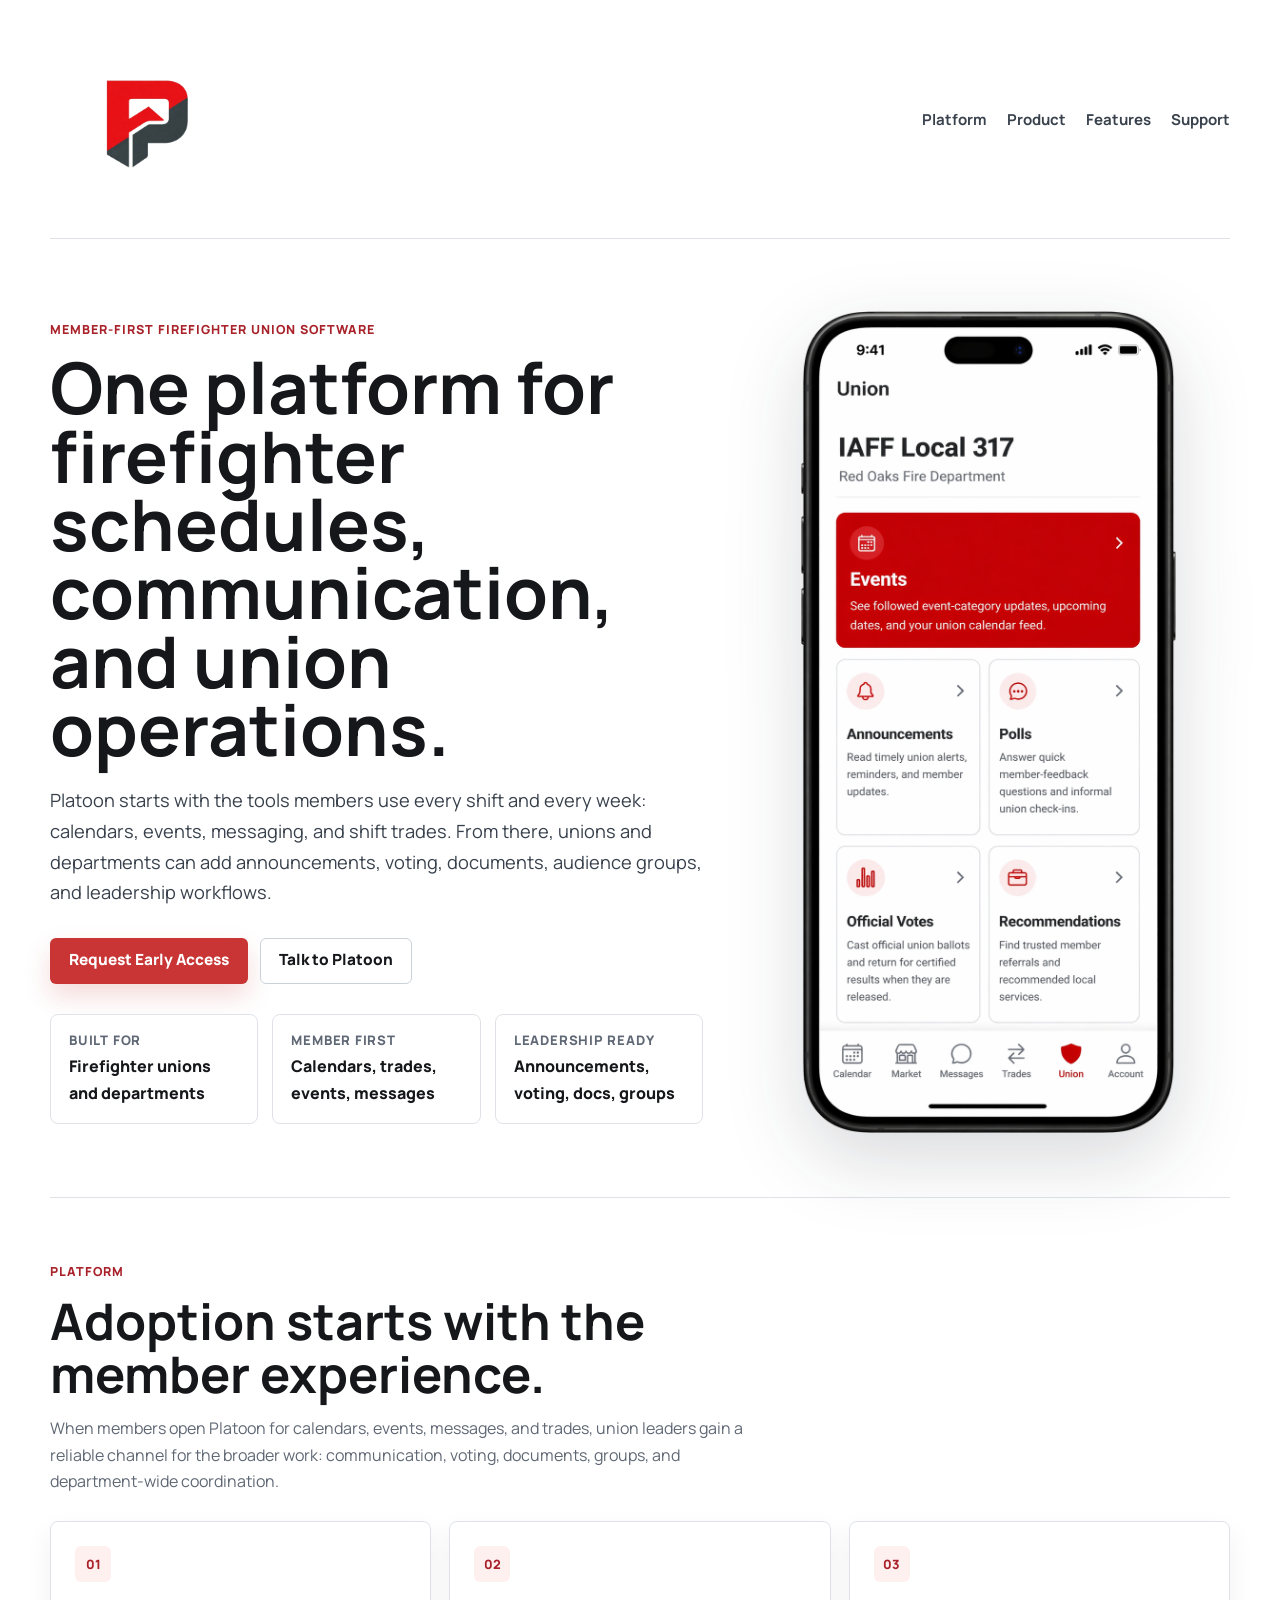
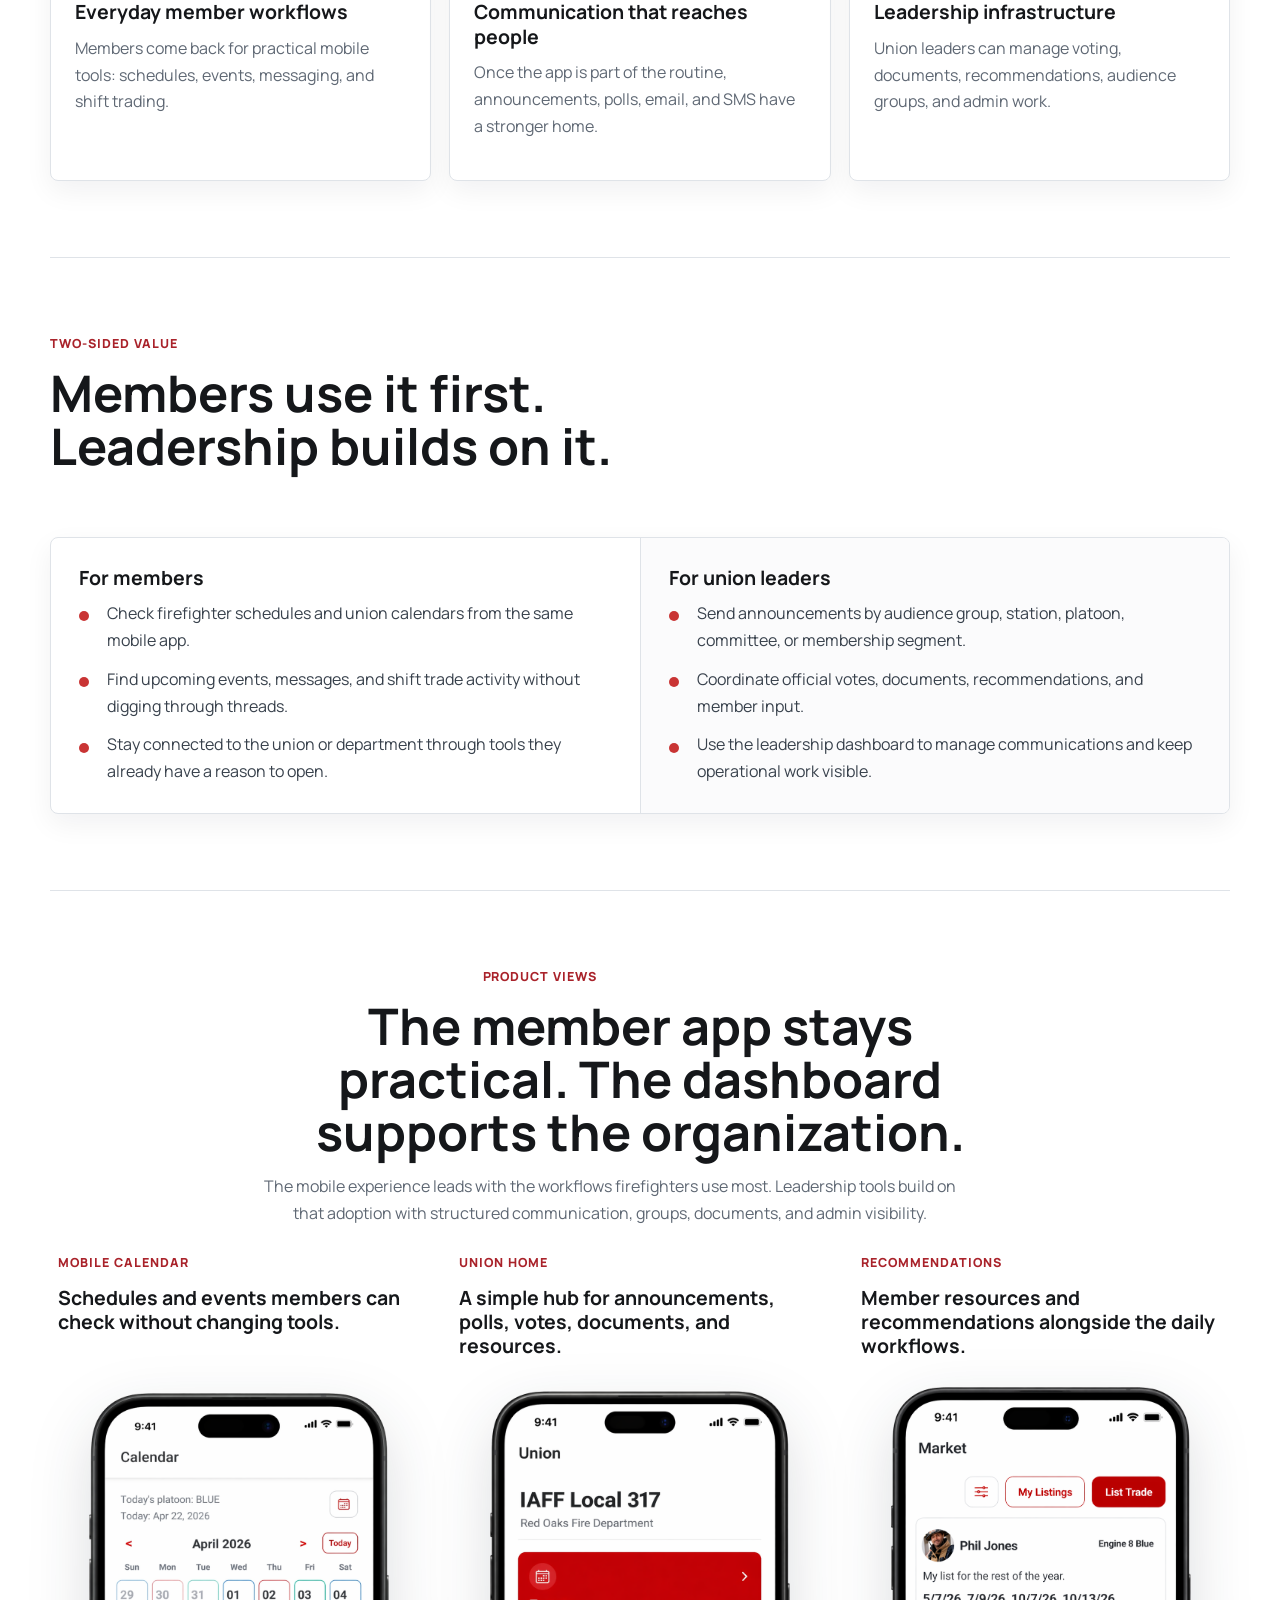
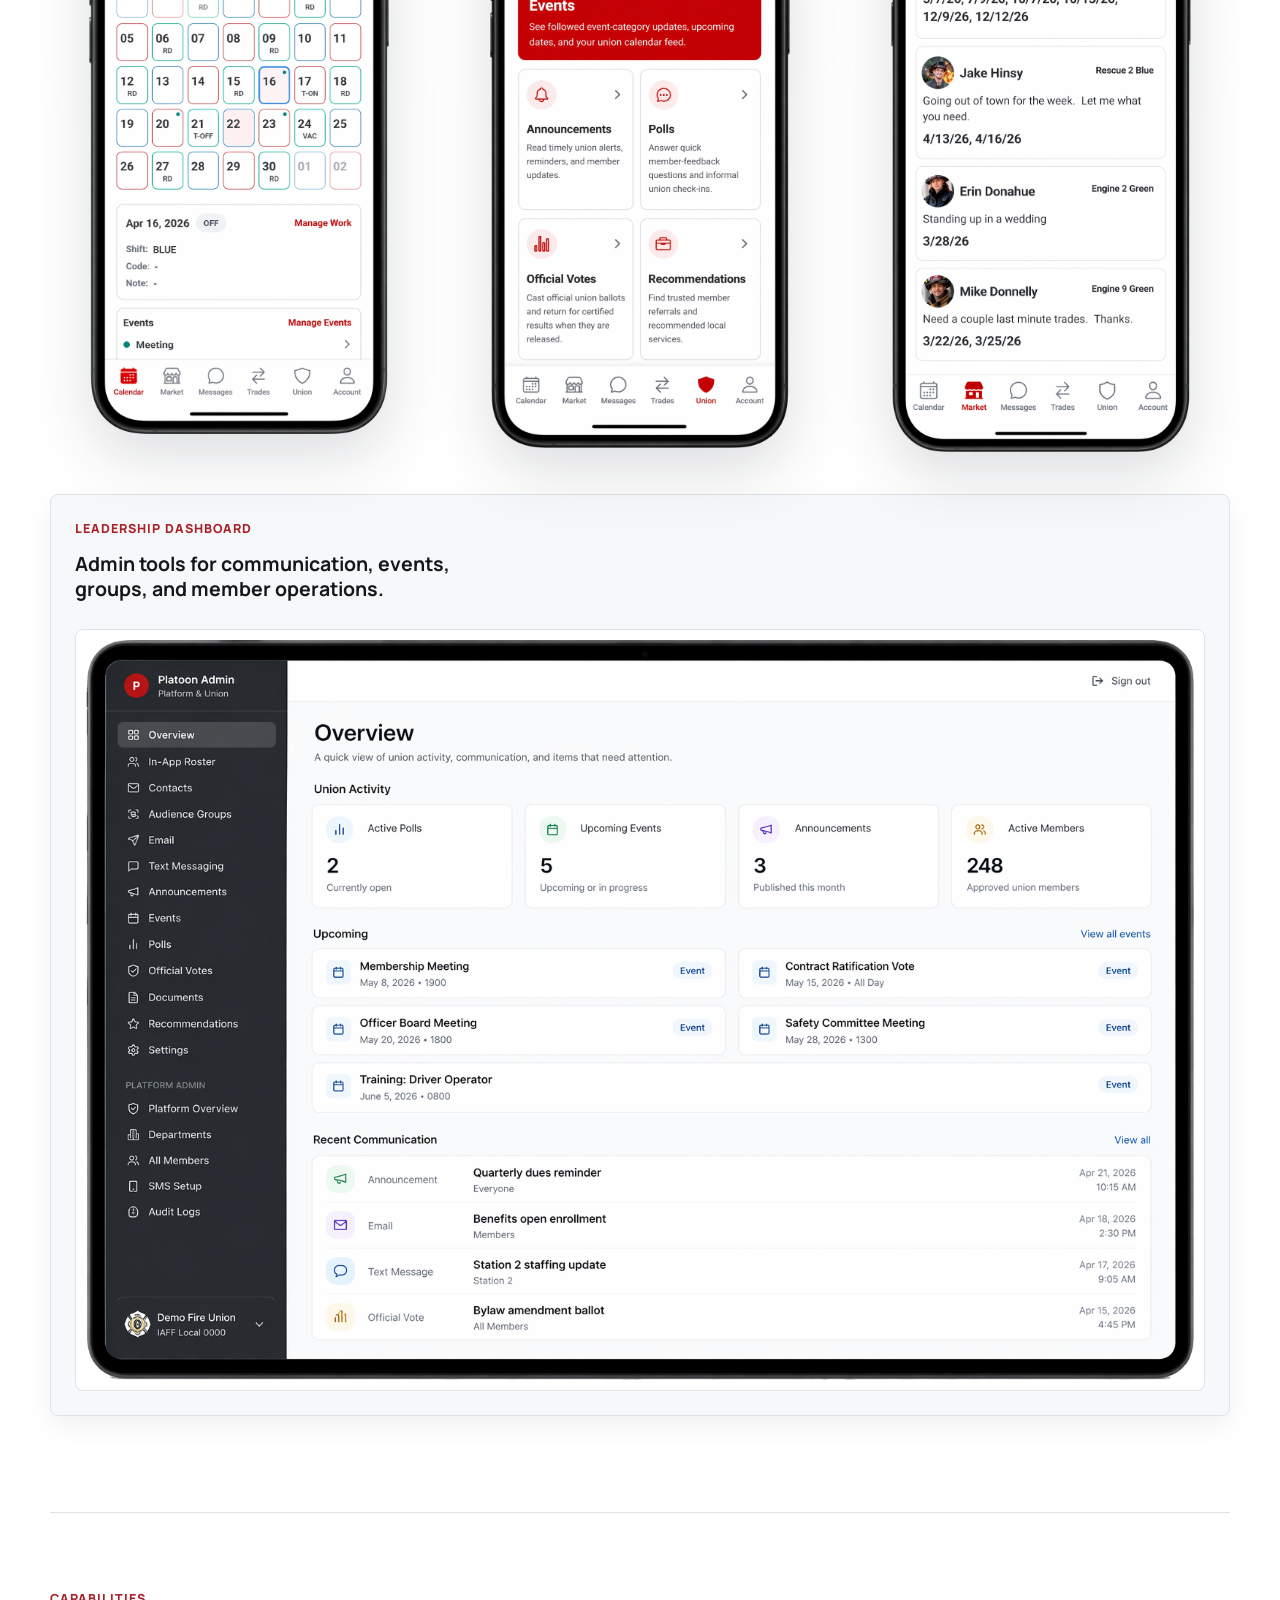
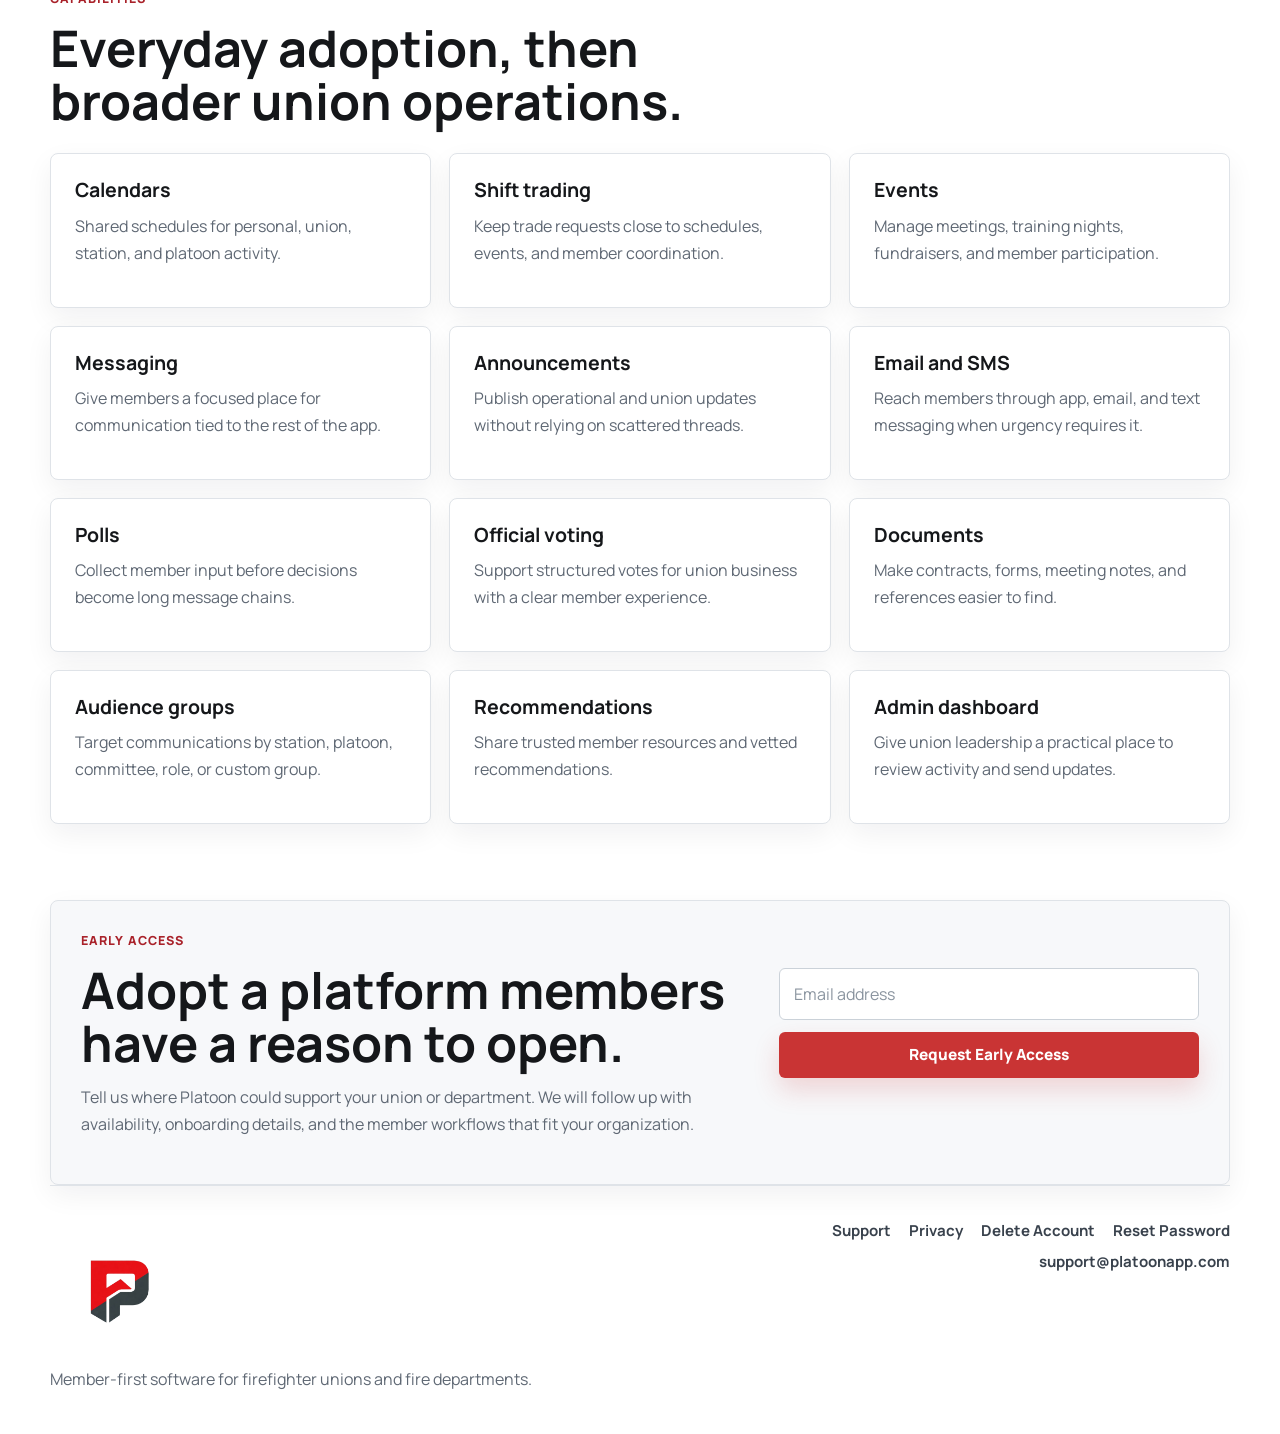
==== index.html @ b44f11b7 "Refine Platoon positioning around member-first adoption and improve product imagery" ====
<!DOCTYPE html>
<html lang="en">
<head>
  <meta charset="UTF-8">
  <meta name="viewport" content="width=device-width, initial-scale=1">
  <title>Platoon | Software for Firefighter Unions</title>
  <meta
    name="description"
    content="Platoon is a member-first platform for firefighter schedules, communication, events, shift trading, and union operations."
  >
  <meta property="og:title" content="Platoon | Software for Firefighter Unions">
  <meta
    property="og:description"
    content="Member-first software for firefighter schedules, communication, shift trading, voting, documents, and union operations."
  >
  <meta property="og:type" content="website">
  <link rel="preconnect" href="https://fonts.googleapis.com">
  <link rel="preconnect" href="https://fonts.gstatic.com" crossorigin>
  <link
    href="https://fonts.googleapis.com/css2?family=Manrope:wght@400;500;600;700;800&display=swap"
    rel="stylesheet"
  >
  <link rel="stylesheet" href="styles.css">
  <link rel="icon" type="image/png" href="/assets/images/favicon.png">
</head>
<body>
  <div class="site-shell">
    <header class="site-header">
      <a class="brand-link" href="/" aria-label="Platoon homepage">
        <img
          class="brand-lockup__logo"
          src="assets/images/platoon-logo.png"
          alt="Platoon"
          width="220"
          height="72"
        >
      </a>

      <nav class="utility-nav" aria-label="Primary navigation">
        <a href="#platform">Platform</a>
        <a href="#product">Product</a>
        <a href="#features">Features</a>
        <a href="/support/">Support</a>
      </nav>
    </header>

    <main>
      <section class="hero" aria-labelledby="hero-title">
        <div class="hero__copy">
          <p class="eyebrow">Member-first firefighter union software</p>
          <h1 id="hero-title">One platform for firefighter schedules, communication, and union operations.</h1>
          <p class="hero__lede">
            Platoon starts with the tools members use every shift and every week: calendars,
            events, messaging, and shift trades. From there, unions and departments can add
            announcements, voting, documents, audience groups, and leadership workflows.
          </p>
          <div class="hero__actions">
            <a class="button button--primary" href="#waitlist">Request Early Access</a>
            <a class="button button--secondary" href="mailto:support@platoonapp.com">Talk to Platoon</a>
          </div>
          <dl class="proof-row" aria-label="Platform summary">
            <div>
              <dt>Built for</dt>
              <dd>Firefighter unions and departments</dd>
            </div>
            <div>
              <dt>Member first</dt>
              <dd>Calendars, trades, events, messages</dd>
            </div>
            <div>
              <dt>Leadership ready</dt>
              <dd>Announcements, voting, docs, groups</dd>
            </div>
          </dl>
        </div>

        <figure class="hero__visual product-hero" aria-label="Mobile Platoon product preview">
          <img
            src="assets/images/product/union-home-phone.png"
            alt="Platoon mobile union home screen with announcements, events, polls, votes, and member resources"
            width="895"
            height="1758"
          >
        </figure>
      </section>

      <section class="section section--summary" id="platform" aria-labelledby="platform-title">
        <div class="section-heading">
          <p class="section-label">Platform</p>
          <h2 id="platform-title">Adoption starts with the member experience.</h2>
          <p>
            When members open Platoon for calendars, events, messages, and trades, union leaders
            gain a reliable channel for the broader work: communication, voting, documents,
            groups, and department-wide coordination.
          </p>
        </div>
        <div class="summary-grid">
          <article class="summary-card">
            <span class="card-icon" aria-hidden="true">01</span>
            <h3>Everyday member workflows</h3>
            <p>Members come back for practical mobile tools: schedules, events, messaging, and shift trading.</p>
          </article>
          <article class="summary-card">
            <span class="card-icon" aria-hidden="true">02</span>
            <h3>Communication that reaches people</h3>
            <p>Once the app is part of the routine, announcements, polls, email, and SMS have a stronger home.</p>
          </article>
          <article class="summary-card">
            <span class="card-icon" aria-hidden="true">03</span>
            <h3>Leadership infrastructure</h3>
            <p>Union leaders can manage voting, documents, recommendations, audience groups, and admin work.</p>
          </article>
        </div>
      </section>

      <section class="section two-column" aria-labelledby="audience-title">
        <div class="section-heading">
          <p class="section-label">Two-sided value</p>
          <h2 id="audience-title">Members use it first. Leadership builds on it.</h2>
        </div>
        <div class="audience-panel">
          <article>
            <h3>For members</h3>
            <ul class="check-list">
              <li>Check firefighter schedules and union calendars from the same mobile app.</li>
              <li>Find upcoming events, messages, and shift trade activity without digging through threads.</li>
              <li>Stay connected to the union or department through tools they already have a reason to open.</li>
            </ul>
          </article>
          <article>
            <h3>For union leaders</h3>
            <ul class="check-list">
              <li>Send announcements by audience group, station, platoon, committee, or membership segment.</li>
              <li>Coordinate official votes, documents, recommendations, and member input.</li>
              <li>Use the leadership dashboard to manage communications and keep operational work visible.</li>
            </ul>
          </article>
        </div>
      </section>

      <section class="section" id="product" aria-labelledby="product-title">
        <div class="section-heading section-heading--center">
          <p class="section-label">Product views</p>
          <h2 id="product-title">The member app stays practical. The dashboard supports the organization.</h2>
          <p>
            The mobile experience leads with the workflows firefighters use most. Leadership tools
            build on that adoption with structured communication, groups, documents, and admin visibility.
          </p>
        </div>

        <div class="product-grid">
          <article class="product-card product-card--phone">
            <div class="product-card__copy">
              <p class="product-label">Mobile calendar</p>
              <h3>Schedules and events members can check without changing tools.</h3>
            </div>
            <img
              class="product-phone-image"
              src="assets/images/product/calendar-phone.png"
              alt="Platoon mobile calendar showing shift context, union events, and a selected-day schedule"
              width="876"
              height="1796"
              loading="lazy"
            >
          </article>

          <article class="product-card product-card--phone">
            <div class="product-card__copy">
              <p class="product-label">Union home</p>
              <h3>A simple hub for announcements, polls, votes, documents, and resources.</h3>
            </div>
            <img
              class="product-phone-image"
              src="assets/images/product/union-home-phone.png"
              alt="Platoon mobile union home screen with events, announcements, polls, official votes, recommendations, and documents"
              width="895"
              height="1758"
              loading="lazy"
            >
          </article>

          <article class="product-card product-card--phone">
            <div class="product-card__copy">
              <p class="product-label">Recommendations</p>
              <h3>Member resources and recommendations alongside the daily workflows.</h3>
            </div>
            <img
              class="product-phone-image"
              src="assets/images/product/market-phone.png"
              alt="Platoon mobile recommendations screen for union member resources and trusted local services"
              width="873"
              height="1800"
              loading="lazy"
            >
          </article>

          <article class="product-card product-card--dashboard">
            <div class="product-card__copy">
              <p class="product-label">Leadership dashboard</p>
              <h3>Admin tools for communication, events, groups, and member operations.</h3>
            </div>
            <div class="dashboard-image-frame">
              <img
                src="assets/images/product/union-admin-dashboard.png"
                alt="Platoon union admin dashboard showing communications, events, member groups, and leadership tools"
                width="1536"
                height="1024"
                loading="lazy"
              >
            </div>
          </article>
        </div>
      </section>

      <section class="section" id="features" aria-labelledby="features-title">
        <div class="section-heading">
          <p class="section-label">Capabilities</p>
          <h2 id="features-title">Everyday adoption, then broader union operations.</h2>
        </div>
        <div class="feature-grid">
          <article><h3>Calendars</h3><p>Shared schedules for personal, union, station, and platoon activity.</p></article>
          <article><h3>Shift trading</h3><p>Keep trade requests close to schedules, events, and member coordination.</p></article>
          <article><h3>Events</h3><p>Manage meetings, training nights, fundraisers, and member participation.</p></article>
          <article><h3>Messaging</h3><p>Give members a focused place for communication tied to the rest of the app.</p></article>
          <article><h3>Announcements</h3><p>Publish operational and union updates without relying on scattered threads.</p></article>
          <article><h3>Email and SMS</h3><p>Reach members through app, email, and text messaging when urgency requires it.</p></article>
          <article><h3>Polls</h3><p>Collect member input before decisions become long message chains.</p></article>
          <article><h3>Official voting</h3><p>Support structured votes for union business with a clear member experience.</p></article>
          <article><h3>Documents</h3><p>Make contracts, forms, meeting notes, and references easier to find.</p></article>
          <article><h3>Audience groups</h3><p>Target communications by station, platoon, committee, role, or custom group.</p></article>
          <article><h3>Recommendations</h3><p>Share trusted member resources and vetted recommendations.</p></article>
          <article><h3>Admin dashboard</h3><p>Give union leadership a practical place to review activity and send updates.</p></article>
        </div>
      </section>

      <section class="section cta-section" id="waitlist" aria-labelledby="waitlist-heading">
        <div>
          <p class="section-label">Early access</p>
          <h2 id="waitlist-heading">Adopt a platform members have a reason to open.</h2>
          <p>
            Tell us where Platoon could support your union or department. We will follow up with
            availability, onboarding details, and the member workflows that fit your organization.
          </p>
        </div>

        <form
          class="waitlist-form"
          action="https://formspree.io/f/xkoqjzdq"
          method="POST"
          novalidate
        >
          <label class="sr-only" for="email">Email address</label>
          <input
            id="email"
            name="email"
            type="email"
            autocomplete="email"
            inputmode="email"
            placeholder="Email address"
            required
          >
          <button type="submit" class="button button--primary">Request Early Access</button>
          <p class="form-status" id="form-status" role="status" aria-live="polite"></p>
        </form>
      </section>
    </main>

    <footer class="footer">
      <div>
        <img
          class="footer-logo"
          src="assets/images/platoon-logo.png"
          alt="Platoon"
          width="150"
          height="49"
        >
        <p>Member-first software for firefighter unions and fire departments.</p>
      </div>
      <nav aria-label="Footer navigation">
        <a href="/support/">Support</a>
        <a href="/privacy/">Privacy</a>
        <a href="/delete-account/">Delete Account</a>
        <a href="/reset-password/">Reset Password</a>
        <a href="mailto:support@platoonapp.com">support@platoonapp.com</a>
      </nav>
    </footer>
  </div>

  <script>
    (function () {
      var form = document.querySelector(".waitlist-form");
      var status = document.getElementById("form-status");

      if (!form || !status) {
        return;
      }

      form.addEventListener("submit", function (event) {
        event.preventDefault();

        var emailInput = form.elements.email;
        if (!emailInput || !emailInput.checkValidity()) {
          status.textContent = "Enter a valid email address.";
          status.dataset.state = "error";
          return;
        }

        status.textContent = "Submitting...";
        status.dataset.state = "pending";

        fetch(form.action, {
          method: "POST",
          headers: {
            "Accept": "application/json",
            "Content-Type": "application/json"
          },
          body: JSON.stringify({ email: emailInput.value })
        })
          .then(function (response) {
            if (!response.ok) {
              throw new Error("Request failed");
            }

            form.reset();
            status.textContent = "Thanks. You are on the early access list.";
            status.dataset.state = "success";
          })
          .catch(function () {
            status.textContent = "Submission failed. Please try again or email support@platoonapp.com.";
            status.dataset.state = "error";
          });
      });
    }());
  </script>
</body>
</html>
---- styles.css ----
:root {
  --bg: #ffffff;
  --surface: #f7f8fa;
  --surface-strong: #eef1f4;
  --panel: #ffffff;
  --panel-strong: #fbfbfc;
  --border: #dfe3e8;
  --border-strong: #cbd2d9;
  --text: #15171a;
  --muted: #5f6874;
  --muted-strong: #38414c;
  --accent: #c93434;
  --accent-strong: #a9222a;
  --accent-soft: #fff0f0;
  --success: #137c45;
  --error: #b4232d;
  --warning: #9a5b00;
  --shadow: 0 18px 48px rgba(17, 24, 39, 0.08);
  --shadow-soft: 0 10px 28px rgba(17, 24, 39, 0.06);
  --radius-lg: 8px;
  --radius-md: 8px;
  --radius-sm: 6px;
  --max-width: 1180px;
}

* {
  box-sizing: border-box;
}

html {
  scroll-behavior: smooth;
}

body {
  margin: 0;
  min-height: 100vh;
  font-family: "Manrope", "Segoe UI", sans-serif;
  color: var(--text);
  background: var(--bg);
}

a {
  color: inherit;
}

img {
  display: block;
  max-width: 100%;
}

button,
input {
  font: inherit;
}

h1,
h2,
h3,
h4,
p {
  margin-top: 0;
}

h1 {
  margin-bottom: 22px;
  font-size: clamp(2.75rem, 7vw, 5.25rem);
  line-height: 0.96;
  letter-spacing: 0;
}

h2 {
  margin-bottom: 14px;
  font-size: clamp(2rem, 4vw, 3.15rem);
  line-height: 1.05;
  letter-spacing: 0;
}

h3 {
  margin-bottom: 10px;
  font-size: 1.22rem;
  line-height: 1.25;
}

h4 {
  margin-bottom: 8px;
  font-size: 1rem;
  line-height: 1.35;
}

p,
li,
dd {
  color: var(--muted);
  font-size: 1rem;
  line-height: 1.68;
}

.site-shell {
  width: min(calc(100% - 2rem), var(--max-width));
  margin: 0 auto;
}

.site-header {
  display: flex;
  gap: 18px;
  align-items: center;
  justify-content: space-between;
  padding: 24px 0;
  border-bottom: 1px solid var(--border);
}

.brand-link {
  display: inline-flex;
  align-items: center;
  text-decoration: none;
}

.brand-lockup {
  margin-bottom: 24px;
}

.brand-lockup__logo {
  width: clamp(142px, 18vw, 190px);
  height: auto;
}

.utility-nav {
  display: flex;
  flex-wrap: wrap;
  justify-content: flex-end;
  gap: 8px 20px;
}

.utility-nav a,
.footer a {
  color: var(--muted-strong);
  font-size: 0.94rem;
  font-weight: 700;
  text-decoration: none;
}

.utility-nav a:hover,
.utility-nav a:focus-visible,
.footer a:hover,
.footer a:focus-visible,
.text-link:hover,
.text-link:focus-visible {
  color: var(--accent-strong);
}

.hero {
  display: grid;
  gap: 44px;
  align-items: center;
  padding: 72px 0 64px;
}

.hero__copy {
  max-width: 720px;
}

.hero h1 {
  font-size: clamp(2.6rem, 6vw, 4.45rem);
}

.hero__lede {
  max-width: 64ch;
  margin-bottom: 30px;
  color: var(--muted-strong);
  font-size: 1.14rem;
}

.hero__actions,
.support-actions,
.reset-actions {
  display: flex;
  flex-wrap: wrap;
  gap: 12px;
  align-items: center;
}

.hero__visual {
  display: flex;
  justify-content: center;
}

.eyebrow,
.section-label,
.card-label,
.product-label {
  margin: 0 0 12px;
  color: var(--accent-strong);
  font-size: 0.78rem;
  font-weight: 800;
  letter-spacing: 0.08em;
  text-transform: uppercase;
}

.button {
  display: inline-flex;
  align-items: center;
  justify-content: center;
  min-height: 46px;
  padding: 0 18px;
  border: 1px solid transparent;
  border-radius: var(--radius-sm);
  font-size: 0.96rem;
  font-weight: 800;
  line-height: 1.1;
  text-align: center;
  text-decoration: none;
  cursor: pointer;
  transition: background-color 0.16s ease, border-color 0.16s ease, color 0.16s ease, transform 0.16s ease;
}

.button:hover,
.button:focus-visible {
  transform: translateY(-1px);
}

.button--primary {
  background: var(--accent);
  color: #ffffff;
  box-shadow: 0 12px 26px rgba(201, 52, 52, 0.18);
}

.button--primary:hover,
.button--primary:focus-visible {
  background: var(--accent-strong);
}

.button--secondary {
  border-color: var(--border-strong);
  background: #ffffff;
  color: var(--text);
}

.button--secondary:hover,
.button--secondary:focus-visible {
  border-color: var(--accent);
  color: var(--accent-strong);
}

.button--danger {
  background: var(--error);
  color: #ffffff;
  box-shadow: 0 12px 26px rgba(180, 35, 45, 0.18);
}

button:disabled {
  cursor: wait;
  opacity: 0.68;
}

.proof-row {
  display: grid;
  gap: 14px;
  margin: 30px 0 0;
}

.proof-row div {
  padding: 16px 18px;
  border: 1px solid var(--border);
  border-radius: var(--radius-md);
  background: var(--panel);
}

.proof-row dt {
  margin-bottom: 4px;
  color: var(--muted);
  font-size: 0.82rem;
  font-weight: 800;
  text-transform: uppercase;
  letter-spacing: 0.06em;
}

.proof-row dd {
  margin: 0;
  color: var(--text);
  font-weight: 800;
}

.section {
  padding: 76px 0;
  border-top: 1px solid var(--border);
}

.section--summary {
  padding-top: 64px;
}

.section-heading {
  max-width: 760px;
  margin-bottom: 26px;
}

.section-heading p {
  max-width: 70ch;
}

.section-heading--center {
  margin-right: auto;
  margin-left: auto;
  text-align: center;
}

.summary-grid,
.feature-grid,
.product-grid {
  display: grid;
  gap: 18px;
}

.summary-card,
.feature-grid article,
.audience-panel,
.cta-section,
.support-card,
.reset-card {
  border: 1px solid var(--border);
  border-radius: var(--radius-lg);
  background: var(--panel);
  box-shadow: var(--shadow-soft);
}

.summary-card,
.feature-grid article {
  padding: 24px;
}

.card-icon {
  display: inline-flex;
  align-items: center;
  justify-content: center;
  width: 36px;
  height: 36px;
  margin-bottom: 18px;
  border-radius: var(--radius-sm);
  background: var(--accent-soft);
  color: var(--accent-strong);
  font-size: 0.8rem;
  font-weight: 900;
}

.two-column {
  display: grid;
  gap: 24px;
}

.audience-panel {
  display: grid;
  gap: 0;
  overflow: hidden;
}

.audience-panel article {
  padding: 28px;
}

.audience-panel article + article {
  border-top: 1px solid var(--border);
  background: var(--panel-strong);
}

.check-list {
  display: grid;
  gap: 12px;
  margin: 0;
  padding: 0;
  list-style: none;
}

.check-list li {
  position: relative;
  padding-left: 28px;
  color: var(--muted-strong);
}

.check-list li::before {
  content: "";
  position: absolute;
  top: 0.72em;
  left: 0;
  width: 10px;
  height: 10px;
  border-radius: 999px;
  background: var(--accent);
}

.product-grid {
  gap: 34px 24px;
  margin-bottom: 20px;
}

.product-card {
  display: grid;
  gap: 18px;
  align-items: start;
}

.product-card__copy {
  max-width: 440px;
}

.product-card--phone {
  padding: 0 8px 8px;
  overflow: visible;
}

.product-card--phone .product-card__copy {
  min-height: 104px;
}

.product-phone-image {
  width: min(100%, 300px);
  height: auto;
  margin: 0 auto;
  filter: drop-shadow(0 22px 30px rgba(17, 24, 39, 0.15));
}

.product-hero {
  margin: 0;
}

.product-hero img {
  width: min(100%, 375px);
  height: auto;
  margin: 0 auto;
  filter: drop-shadow(0 26px 38px rgba(17, 24, 39, 0.16));
}

.product-card--dashboard {
  padding: 24px;
  border: 1px solid var(--border);
  border-radius: var(--radius-lg);
  background: var(--surface);
  box-shadow: var(--shadow-soft);
  gap: 18px;
  overflow: hidden;
}

.dashboard-image-frame {
  padding: 10px;
  border: 1px solid var(--border);
  border-radius: var(--radius-lg);
  background: #ffffff;
}

.dashboard-image-frame img {
  width: 100%;
  height: auto;
  border-radius: var(--radius-sm);
}

.cta-section {
  display: grid;
  gap: 24px;
  padding: 30px;
  background: var(--surface);
}

.waitlist-form {
  display: grid;
  gap: 12px;
}

.waitlist-form input,
.field-group input {
  width: 100%;
  min-height: 52px;
  padding: 0 14px;
  border: 1px solid var(--border-strong);
  border-radius: var(--radius-sm);
  background: #ffffff;
  color: var(--text);
}

.waitlist-form input::placeholder {
  color: #8a949f;
}

.waitlist-form input:focus-visible,
.field-group input:focus-visible {
  outline: 3px solid rgba(201, 52, 52, 0.16);
  outline-offset: 2px;
  border-color: var(--accent);
}

.form-status {
  min-height: 1.5rem;
  margin: 2px 0 0;
  font-size: 0.94rem;
}

.form-status[data-state="success"] {
  color: var(--success);
}

.form-status[data-state="error"] {
  color: var(--error);
}

.form-status[data-state="pending"] {
  color: var(--warning);
}

.footer {
  display: grid;
  gap: 24px;
  padding: 34px 0 42px;
  border-top: 1px solid var(--border);
}

.footer-logo {
  width: 136px;
  height: auto;
  margin-bottom: 10px;
}

.footer p {
  margin-bottom: 0;
}

.footer nav {
  display: flex;
  flex-wrap: wrap;
  gap: 10px 18px;
}

.sr-only {
  position: absolute;
  width: 1px;
  height: 1px;
  padding: 0;
  margin: -1px;
  overflow: hidden;
  clip: rect(0, 0, 0, 0);
  white-space: nowrap;
  border: 0;
}

.reset-page,
.support-page {
  background: var(--surface);
}

.support-shell,
.reset-shell {
  display: grid;
  min-height: 100vh;
  align-items: center;
  padding-top: 24px;
  padding-bottom: 24px;
}

.support-layout,
.reset-layout {
  display: flex;
  justify-content: center;
}

.support-card {
  position: relative;
  width: min(100%, 680px);
  padding: 32px;
}

.delete-card {
  width: min(100%, 760px);
}

.reset-card {
  position: relative;
  width: min(100%, 560px);
  padding: 32px;
}

.support-card__brand,
.reset-card__brand {
  margin-bottom: 20px;
}

.support-card h1,
.reset-state h1,
.delete-state h1 {
  margin-bottom: 14px;
  font-size: clamp(2.1rem, 5.8vw, 3.1rem);
  line-height: 1;
}

.support-copy,
.reset-copy {
  margin-bottom: 24px;
  color: var(--muted-strong);
}

.support-date {
  margin: 0 0 24px;
  color: var(--muted);
  font-size: 0.96rem;
  font-weight: 700;
}

.support-meta {
  margin: 0 0 24px;
}

.support-meta strong,
.field-group label {
  color: var(--text);
}

.support-list {
  margin: 0 0 24px;
  padding: 22px 22px 22px 44px;
  border: 1px solid var(--border);
  border-radius: var(--radius-lg);
  background: var(--surface);
}

.support-list li::marker,
.trust-list li::marker {
  color: var(--accent);
}

.support-list li + li {
  margin-top: 8px;
}

.policy-sections {
  display: grid;
  gap: 14px;
  margin-bottom: 24px;
}

.policy-section {
  padding: 20px;
  border: 1px solid var(--border);
  border-radius: var(--radius-lg);
  background: var(--surface);
}

.policy-section h2 {
  margin: 0 0 10px;
  font-size: 1.08rem;
}

.policy-section p {
  margin: 0;
  color: var(--muted-strong);
}

.policy-section p + p {
  margin-top: 12px;
}

.status-pill {
  display: inline-flex;
  align-items: center;
  min-height: 34px;
  margin-bottom: 18px;
  padding: 0 12px;
  border: 1px solid var(--border);
  border-radius: var(--radius-sm);
  background: var(--surface);
  color: var(--muted-strong);
  font-size: 0.88rem;
  font-weight: 800;
}

.status-pill[data-tone="pending"] {
  border-color: #f2cf8b;
  background: #fff8e8;
  color: var(--warning);
}

.status-pill[data-tone="success"] {
  border-color: #b8e5ca;
  background: #effaf3;
  color: var(--success);
}

.status-pill[data-tone="error"] {
  border-color: #f0b8bd;
  background: #fff1f2;
  color: var(--error);
}

.reset-form {
  display: grid;
  gap: 16px;
}

.field-group {
  display: grid;
  gap: 8px;
}

.field-group label {
  font-size: 0.95rem;
  font-weight: 800;
}

.inline-note {
  margin: -4px 0 0;
  color: var(--muted);
  font-size: 0.94rem;
}

.text-link {
  color: var(--muted-strong);
  font-weight: 800;
  text-decoration: none;
}

.progress-indicator {
  display: inline-flex;
  gap: 8px;
  margin-bottom: 18px;
}

.progress-indicator span {
  width: 10px;
  height: 10px;
  border-radius: 999px;
  background: var(--accent);
  animation: pulse 1.1s infinite ease-in-out;
}

.progress-indicator span:nth-child(2) {
  animation-delay: 0.12s;
}

.progress-indicator span:nth-child(3) {
  animation-delay: 0.24s;
}

.delete-policy-grid {
  margin-bottom: 24px;
}

.confirmation-box {
  margin-bottom: 20px;
  padding: 18px;
  border: 1px solid #f0b8bd;
  border-radius: var(--radius-lg);
  background: #fff4f5;
}

.confirmation-box p {
  margin: 0;
  color: var(--muted-strong);
}

.confirmation-box p + p {
  margin-top: 12px;
}

.checkbox-row {
  display: grid;
  grid-template-columns: auto 1fr;
  gap: 12px;
  align-items: flex-start;
  padding: 16px;
  border: 1px solid var(--border);
  border-radius: var(--radius-md);
  background: var(--surface);
}

.checkbox-row input {
  width: 18px;
  height: 18px;
  margin: 4px 0 0;
  accent-color: var(--accent);
}

.checkbox-row span {
  color: var(--muted-strong);
  line-height: 1.6;
}

@keyframes pulse {
  0%,
  80%,
  100% {
    transform: scale(0.75);
    opacity: 0.45;
  }

  40% {
    transform: scale(1);
    opacity: 1;
  }
}

@media (min-width: 720px) {
  .site-shell {
    width: min(calc(100% - 3rem), var(--max-width));
  }

  .hero {
    grid-template-columns: minmax(0, 1.15fr) minmax(310px, 0.85fr);
    min-height: calc(100vh - 90px);
  }

  .proof-row {
    grid-template-columns: repeat(3, minmax(0, 1fr));
  }

  .summary-grid {
    grid-template-columns: repeat(3, minmax(0, 1fr));
  }

  .feature-grid {
    grid-template-columns: repeat(3, minmax(0, 1fr));
  }

  .product-grid {
    grid-template-columns: repeat(2, minmax(0, 1fr));
  }

  .audience-panel {
    grid-template-columns: repeat(2, minmax(0, 1fr));
  }

  .audience-panel article + article {
    border-top: 0;
    border-left: 1px solid var(--border);
  }

  .product-card--dashboard {
    grid-column: 1 / -1;
  }

  .cta-section {
    grid-template-columns: minmax(0, 1fr) minmax(300px, 420px);
    align-items: center;
  }

  .footer {
    grid-template-columns: minmax(0, 1fr) auto;
    align-items: start;
  }

  .footer nav {
    max-width: 520px;
    justify-content: flex-end;
  }
}

@media (min-width: 960px) {
  .product-grid {
    grid-template-columns: repeat(3, minmax(0, 1fr));
  }
}

@media (max-width: 719px) {
  .site-shell {
    width: min(calc(100% - 1.25rem), var(--max-width));
  }

  .site-header {
    align-items: flex-start;
    flex-direction: column;
  }

  .utility-nav {
    justify-content: flex-start;
  }

  .hero {
    padding: 44px 0 54px;
  }

  h1 {
    line-height: 1;
  }

  .button,
  .waitlist-form button {
    width: 100%;
  }

  .section {
    padding: 54px 0;
  }

  .product-card--dashboard,
  .cta-section {
    padding: 20px;
  }

  .product-phone-image {
    width: min(100%, 285px);
  }

  .support-card,
  .reset-card {
    padding: 24px 20px;
  }

  .support-actions,
  .reset-actions {
    flex-direction: column;
    align-items: stretch;
  }

  .text-link {
    text-align: center;
  }

  .checkbox-row {
    grid-template-columns: 1fr;
  }

  .checkbox-row input {
    margin-top: 0;
  }
}
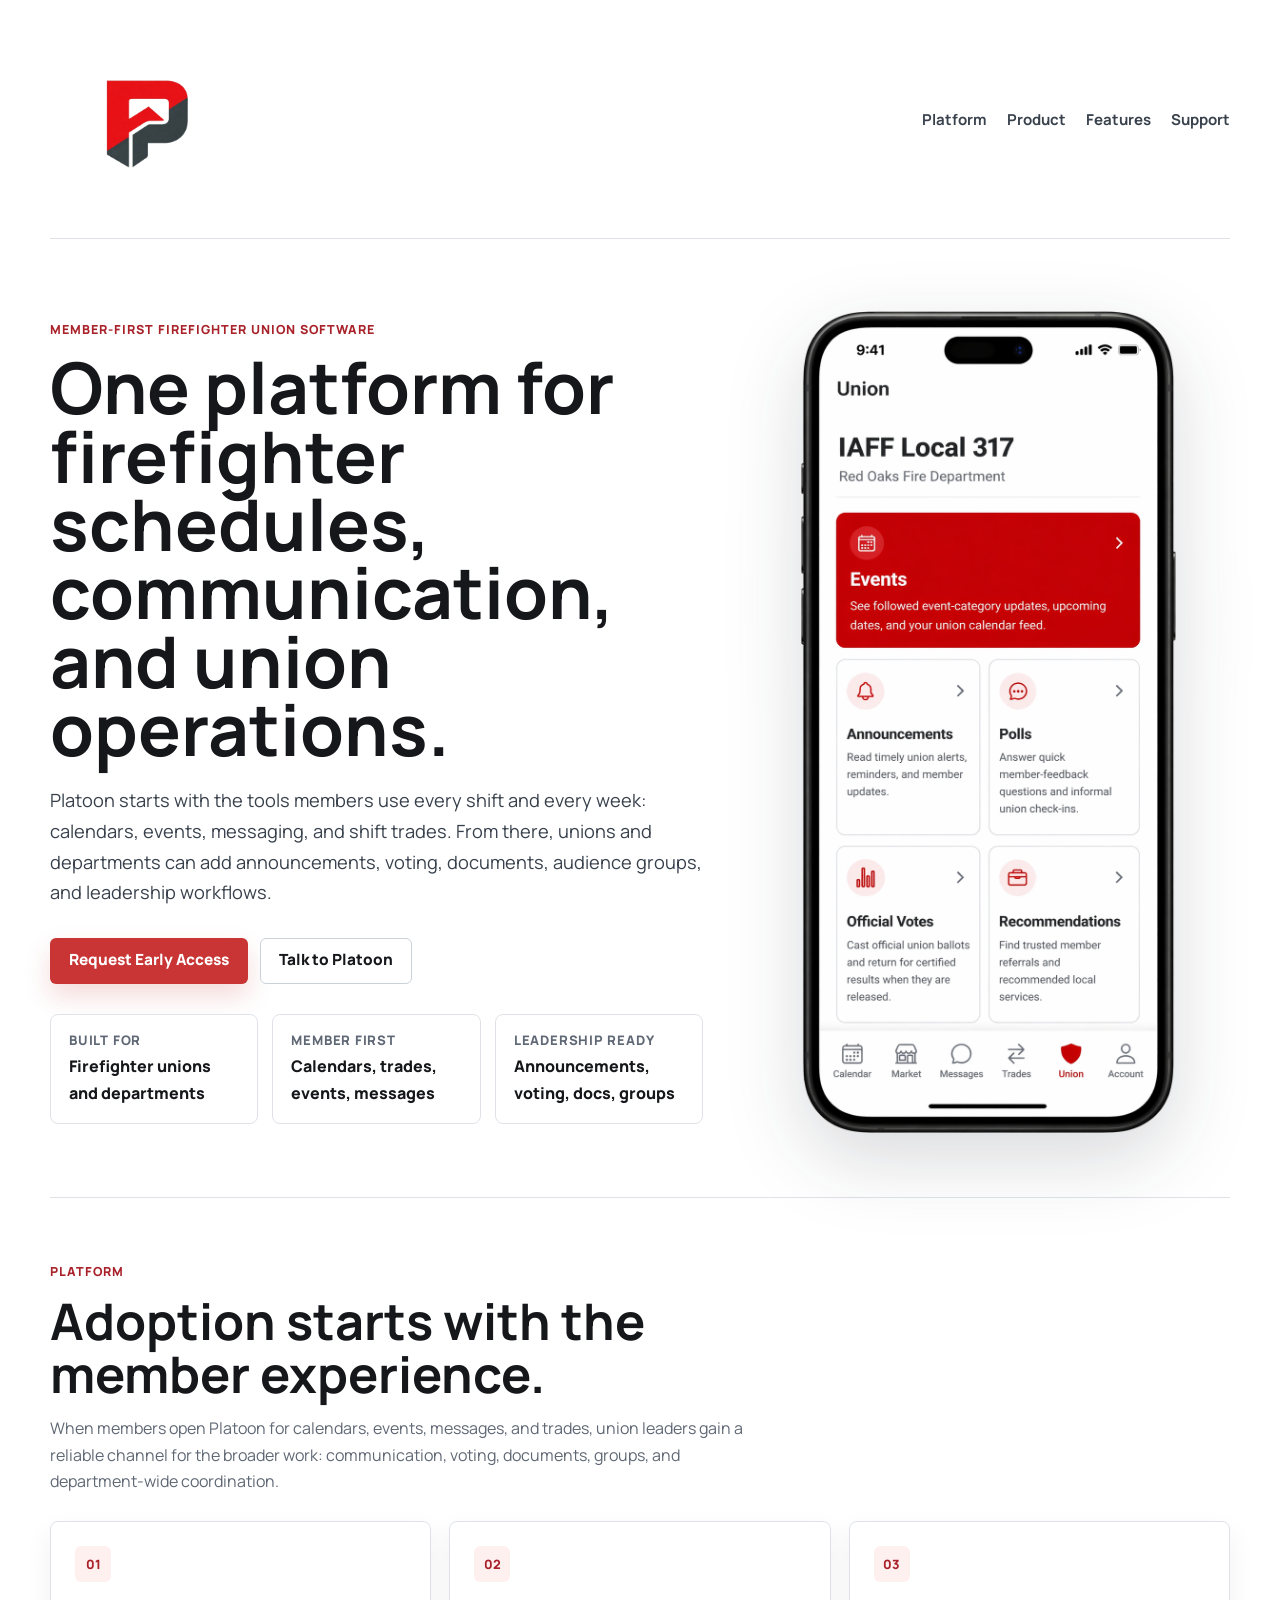
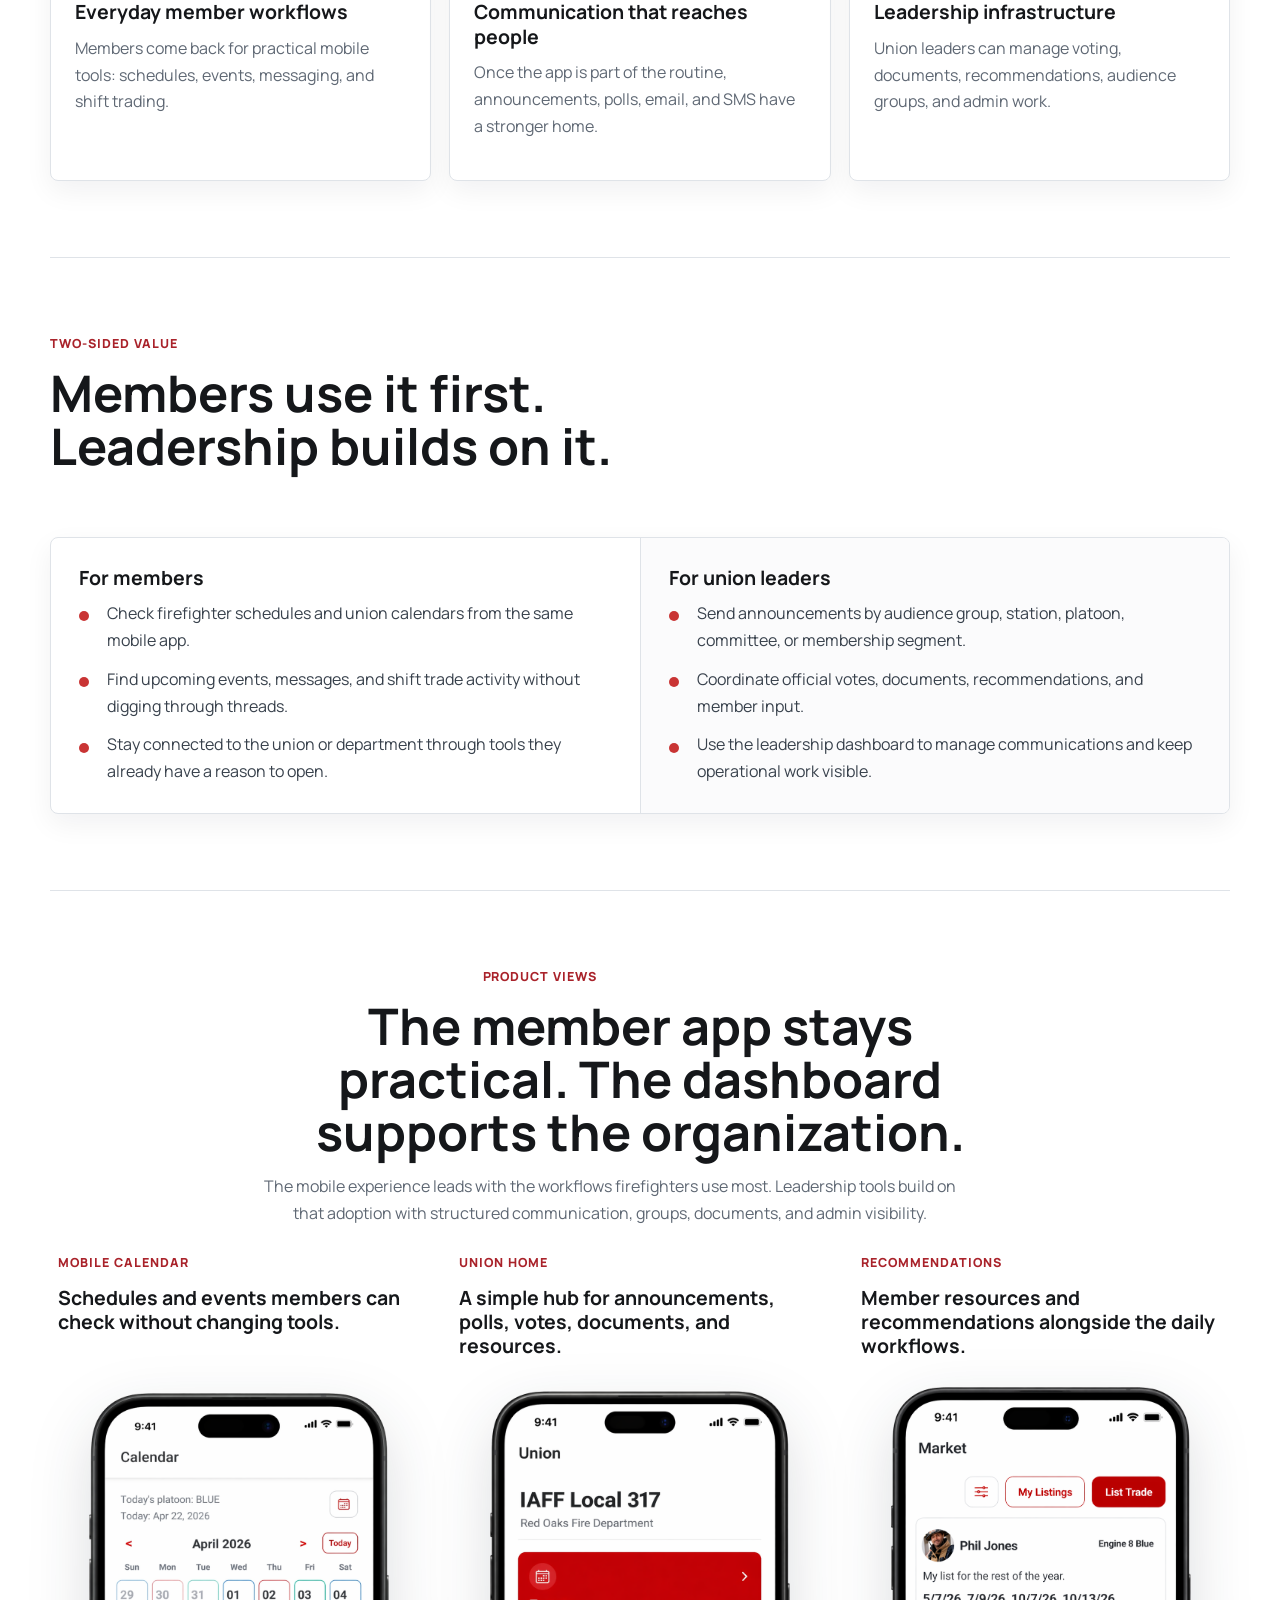
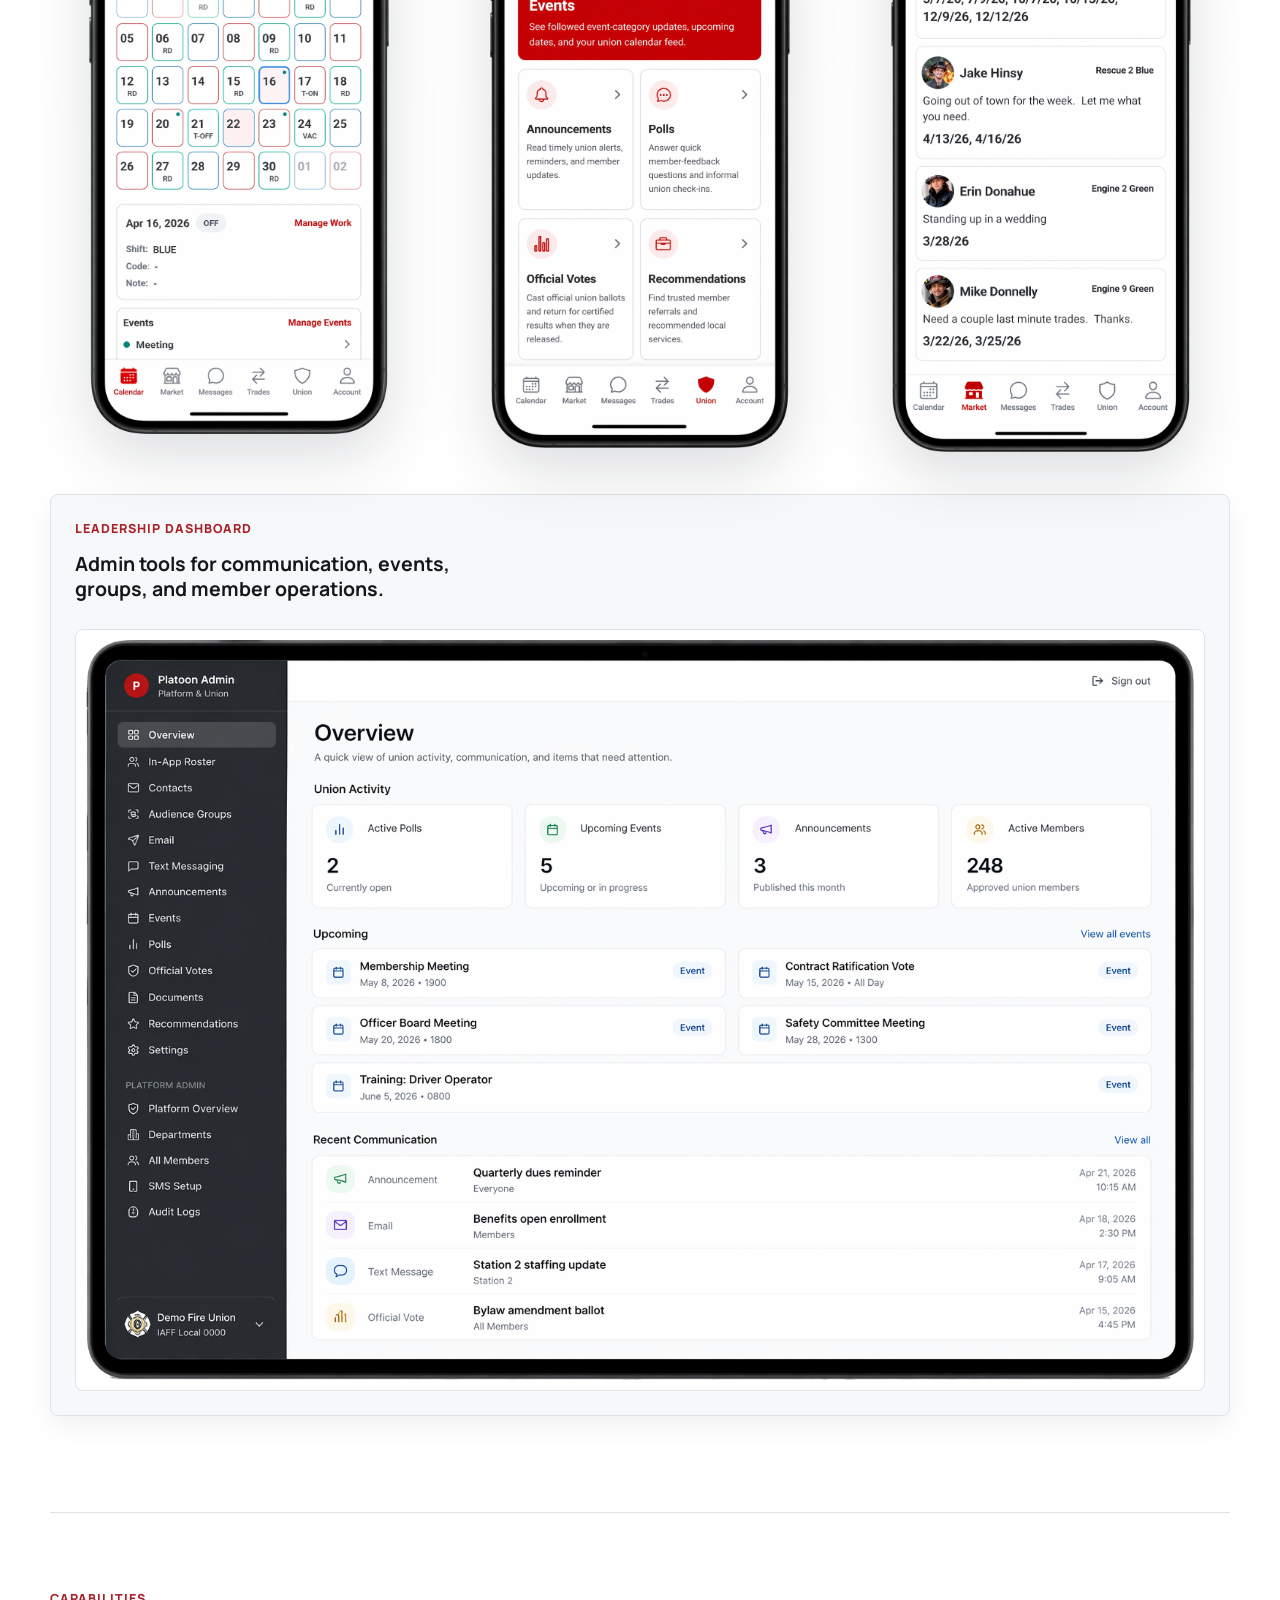
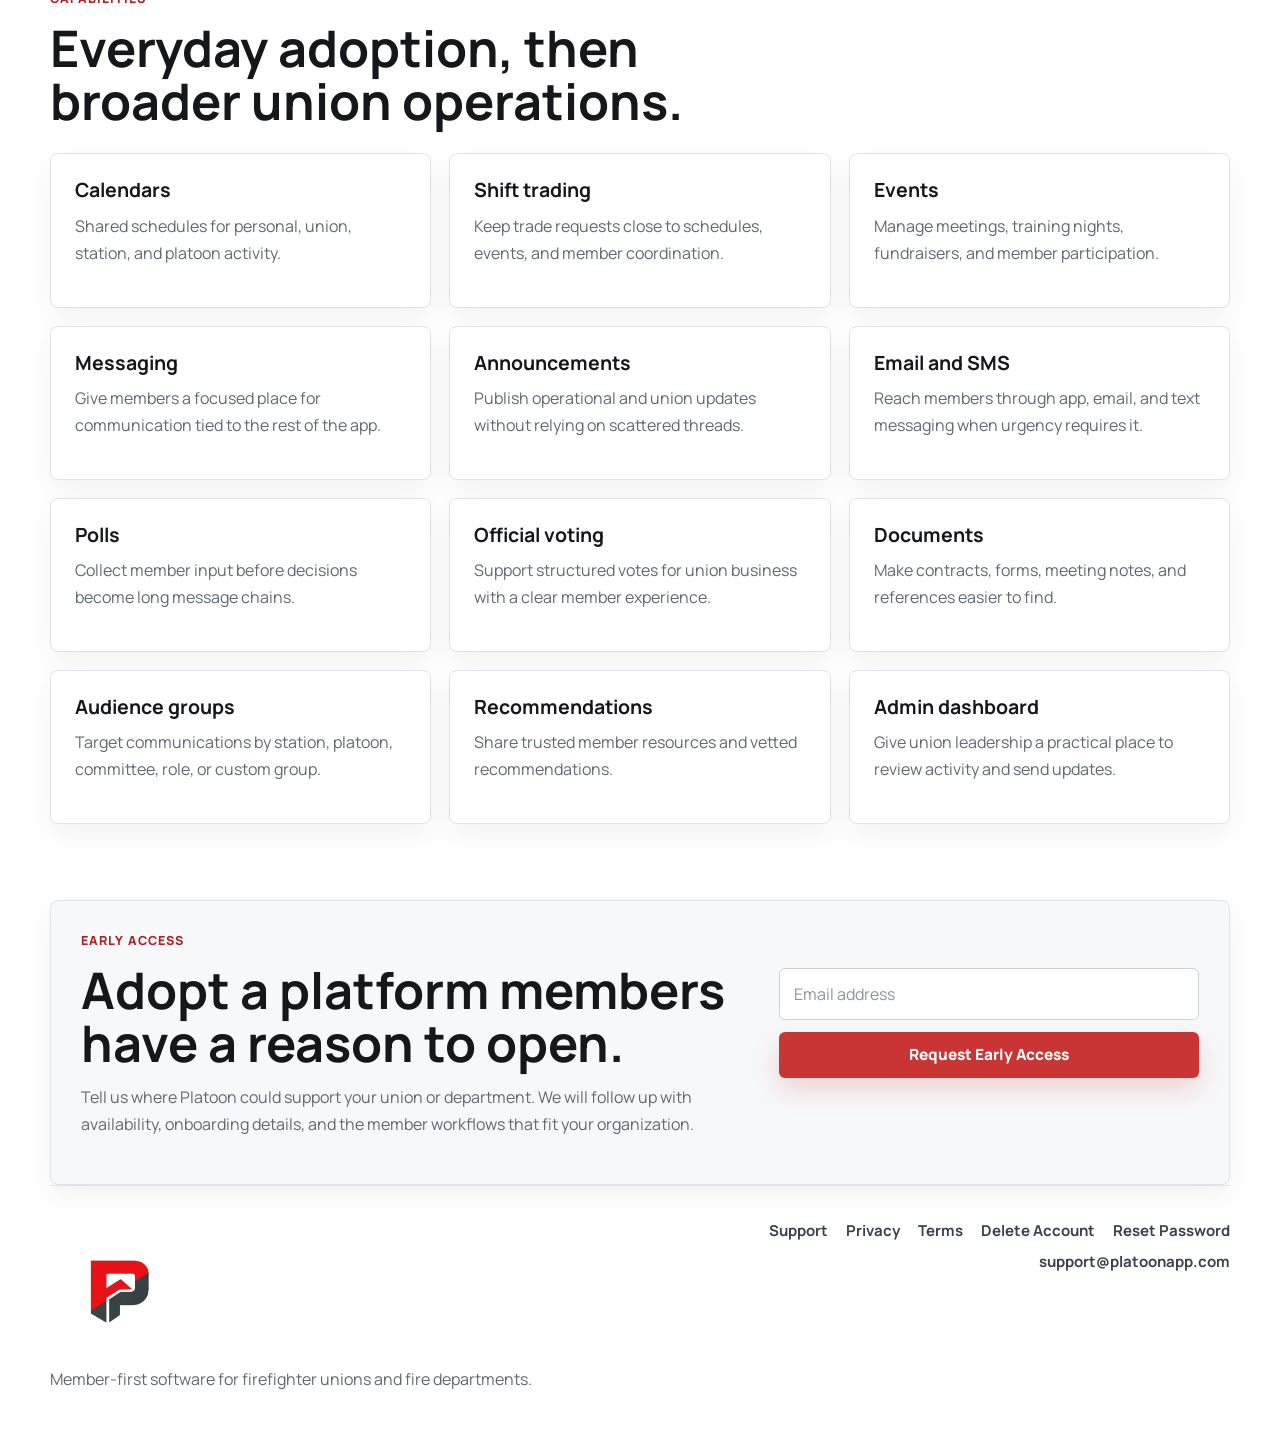
==== commit 9c4983c9: "Add terms page and strengthen privacy policy for messaging" ====
--- a/index.html
+++ b/index.html
@@ -279,6 +279,7 @@
       <nav aria-label="Footer navigation">
         <a href="/support/">Support</a>
         <a href="/privacy/">Privacy</a>
+        <a href="/terms/">Terms</a>
         <a href="/delete-account/">Delete Account</a>
         <a href="/reset-password/">Reset Password</a>
         <a href="mailto:support@platoonapp.com">support@platoonapp.com</a>
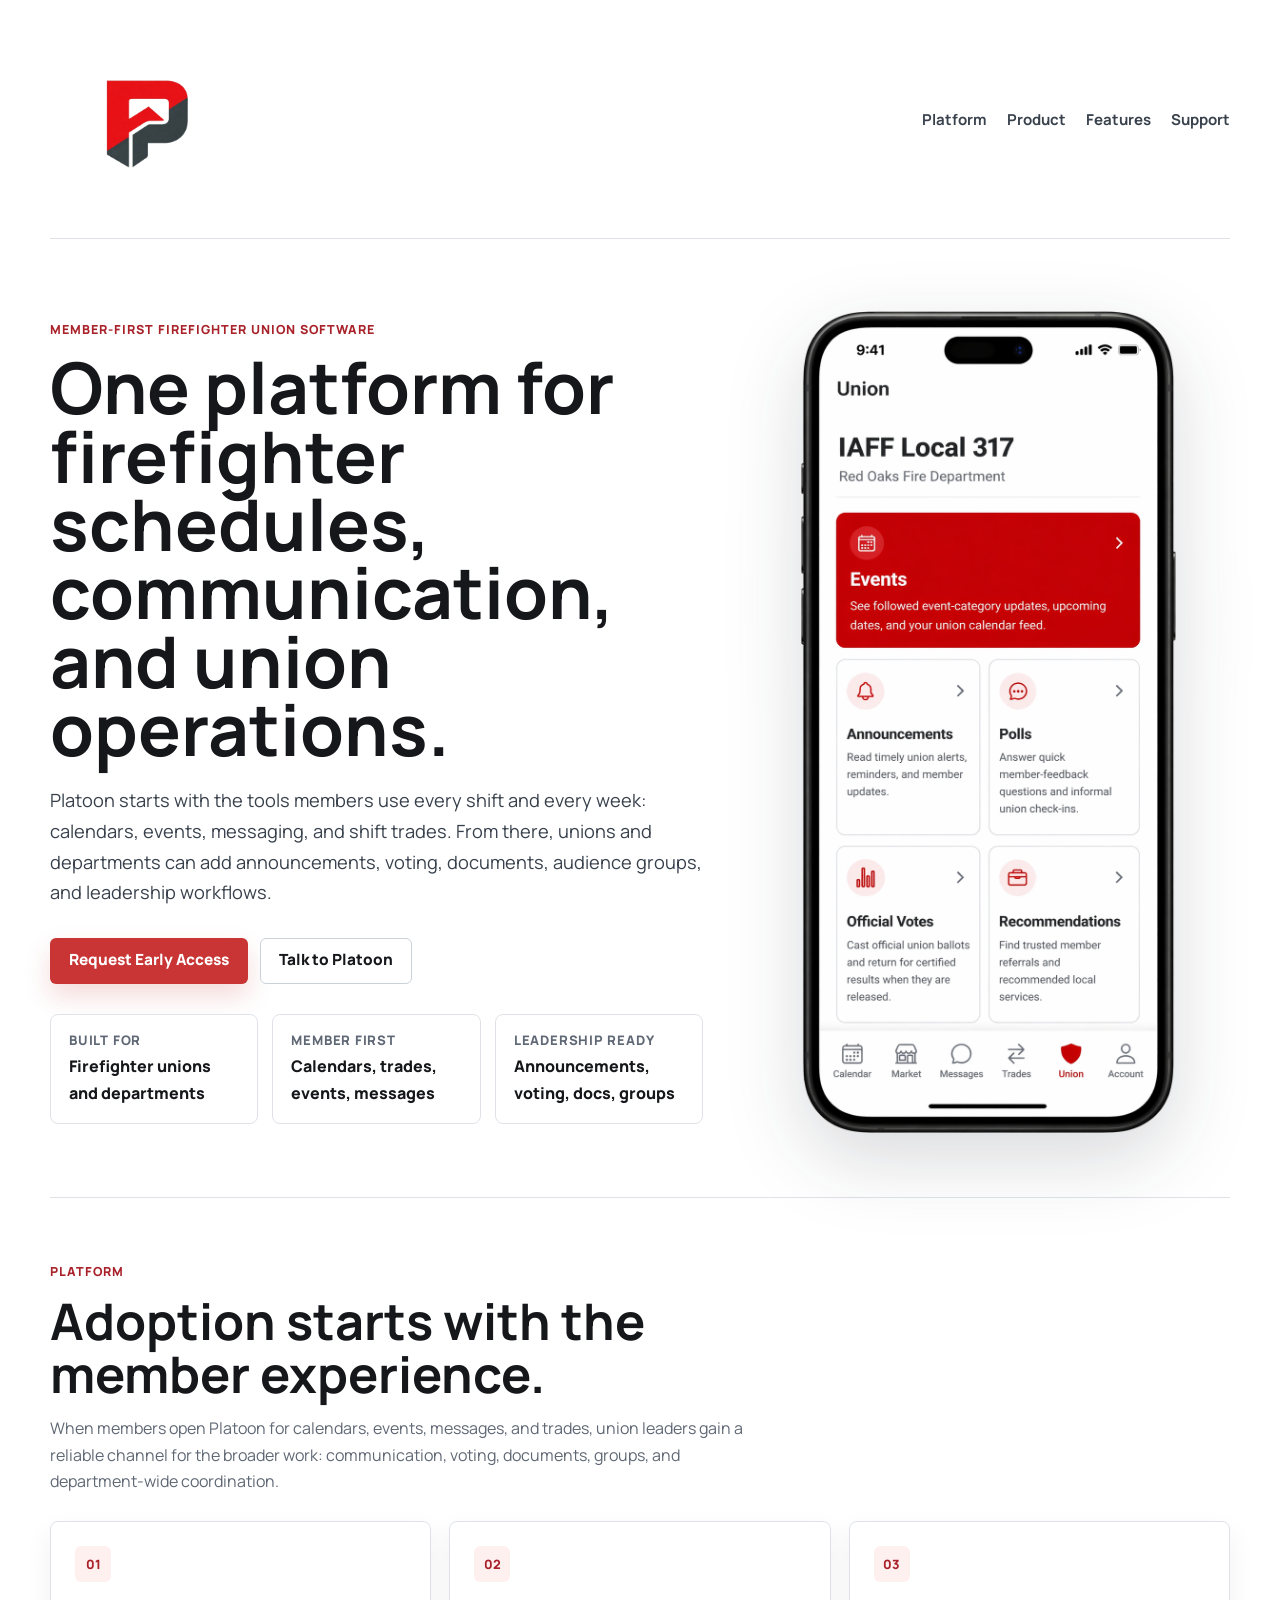
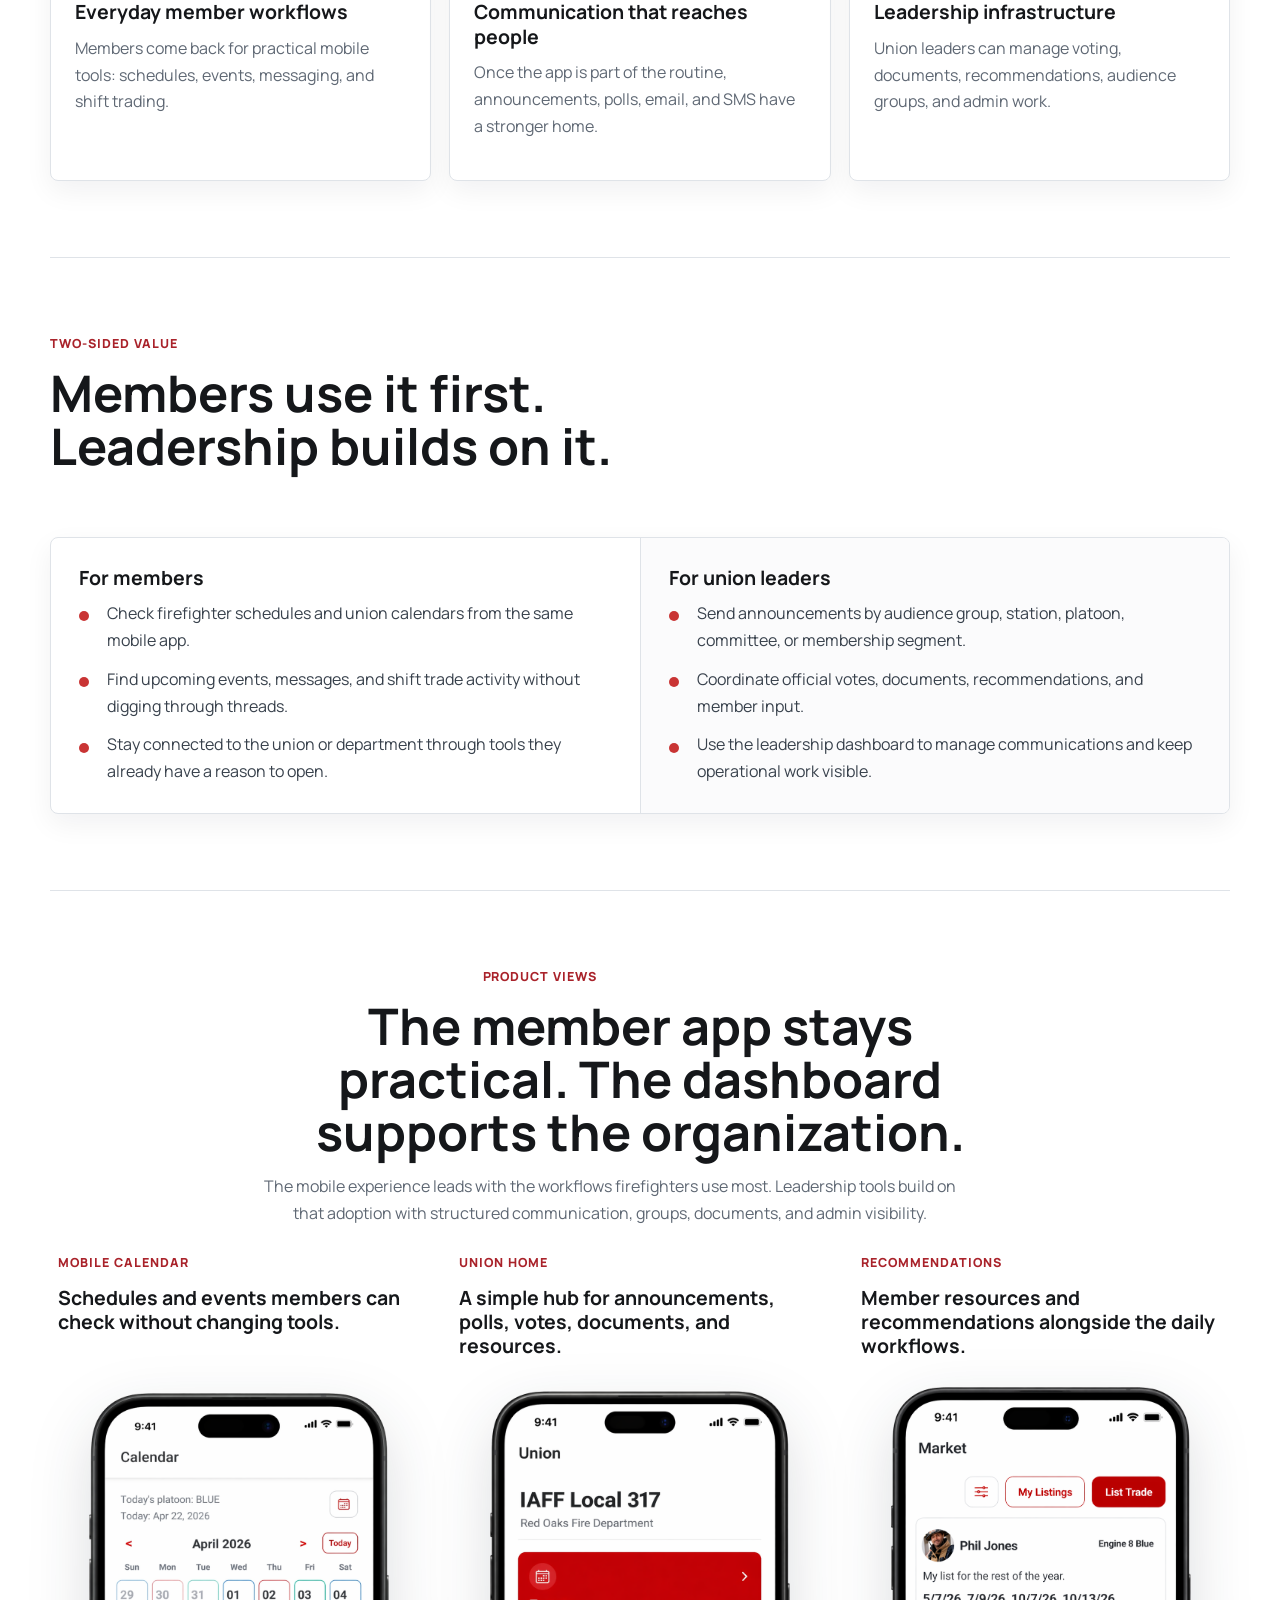
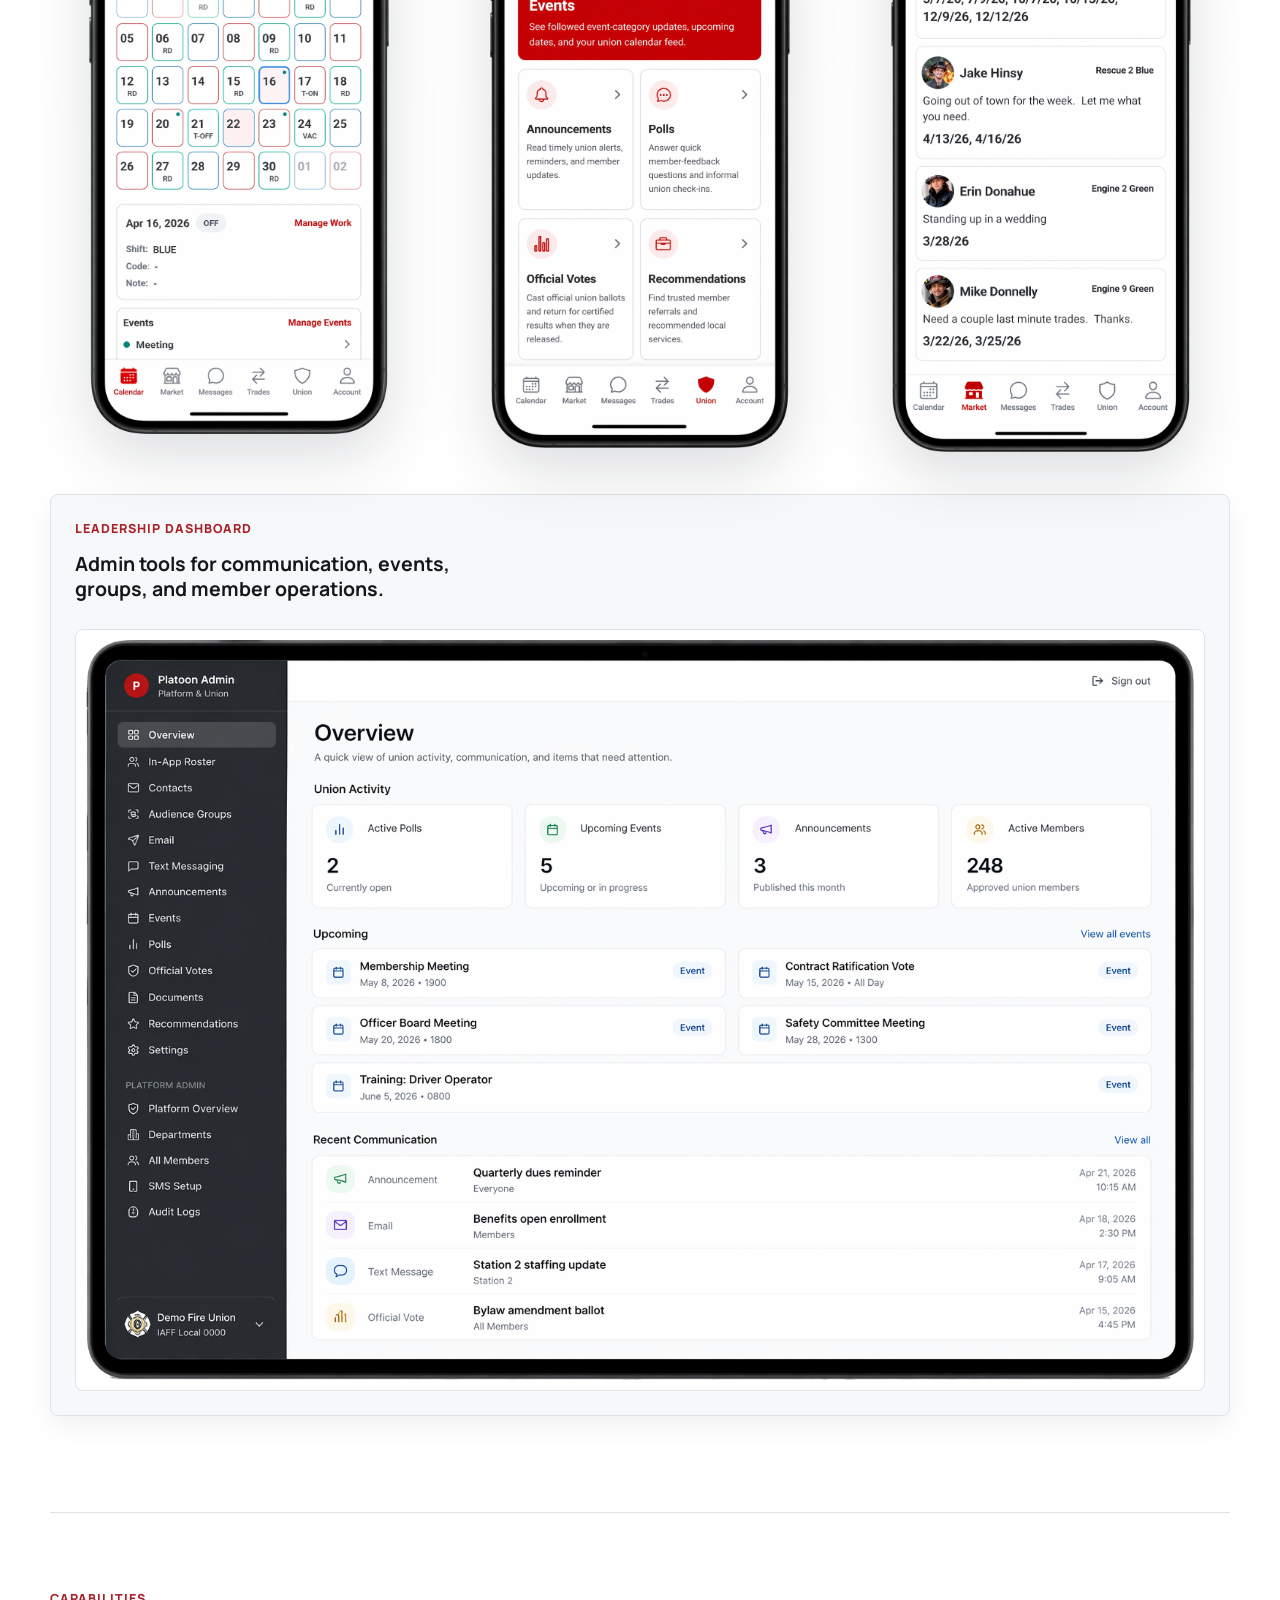
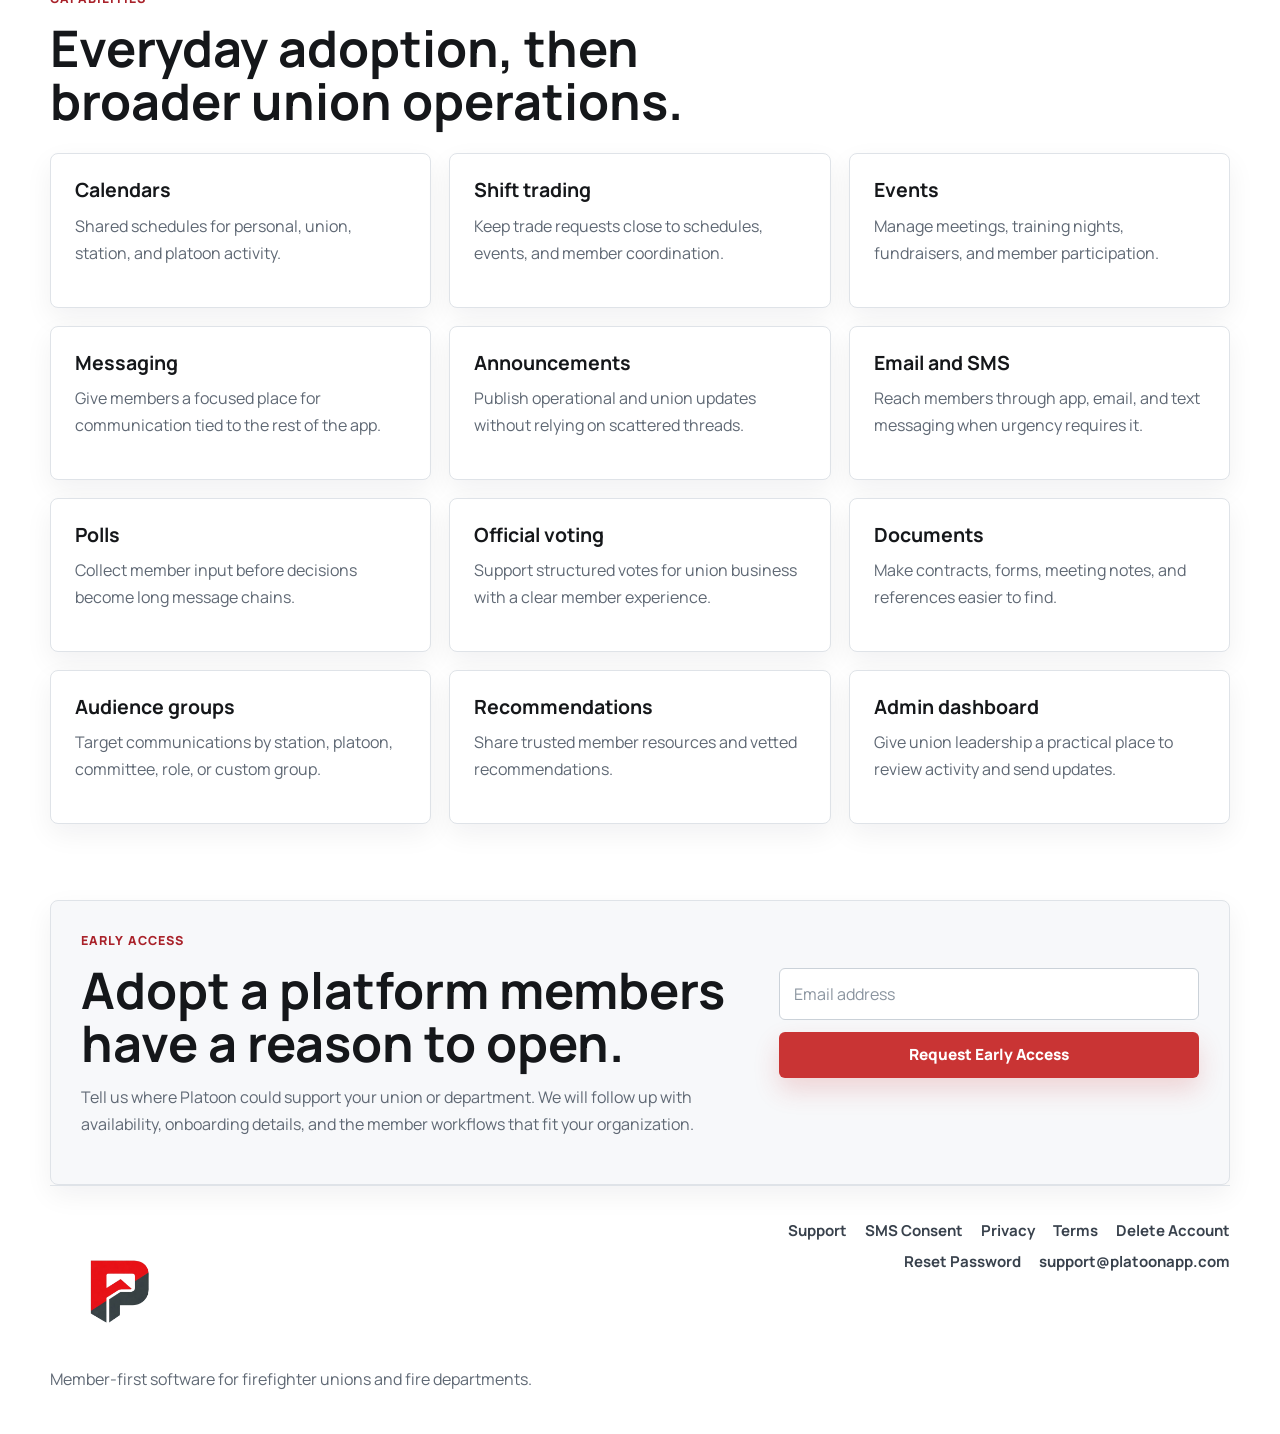
==== commit 6fe58e14: "SMS consent page" ====
--- a/index.html
+++ b/index.html
@@ -278,6 +278,7 @@
       </div>
       <nav aria-label="Footer navigation">
         <a href="/support/">Support</a>
+        <a href="/sms-consent/">SMS Consent</a>
         <a href="/privacy/">Privacy</a>
         <a href="/terms/">Terms</a>
         <a href="/delete-account/">Delete Account</a>
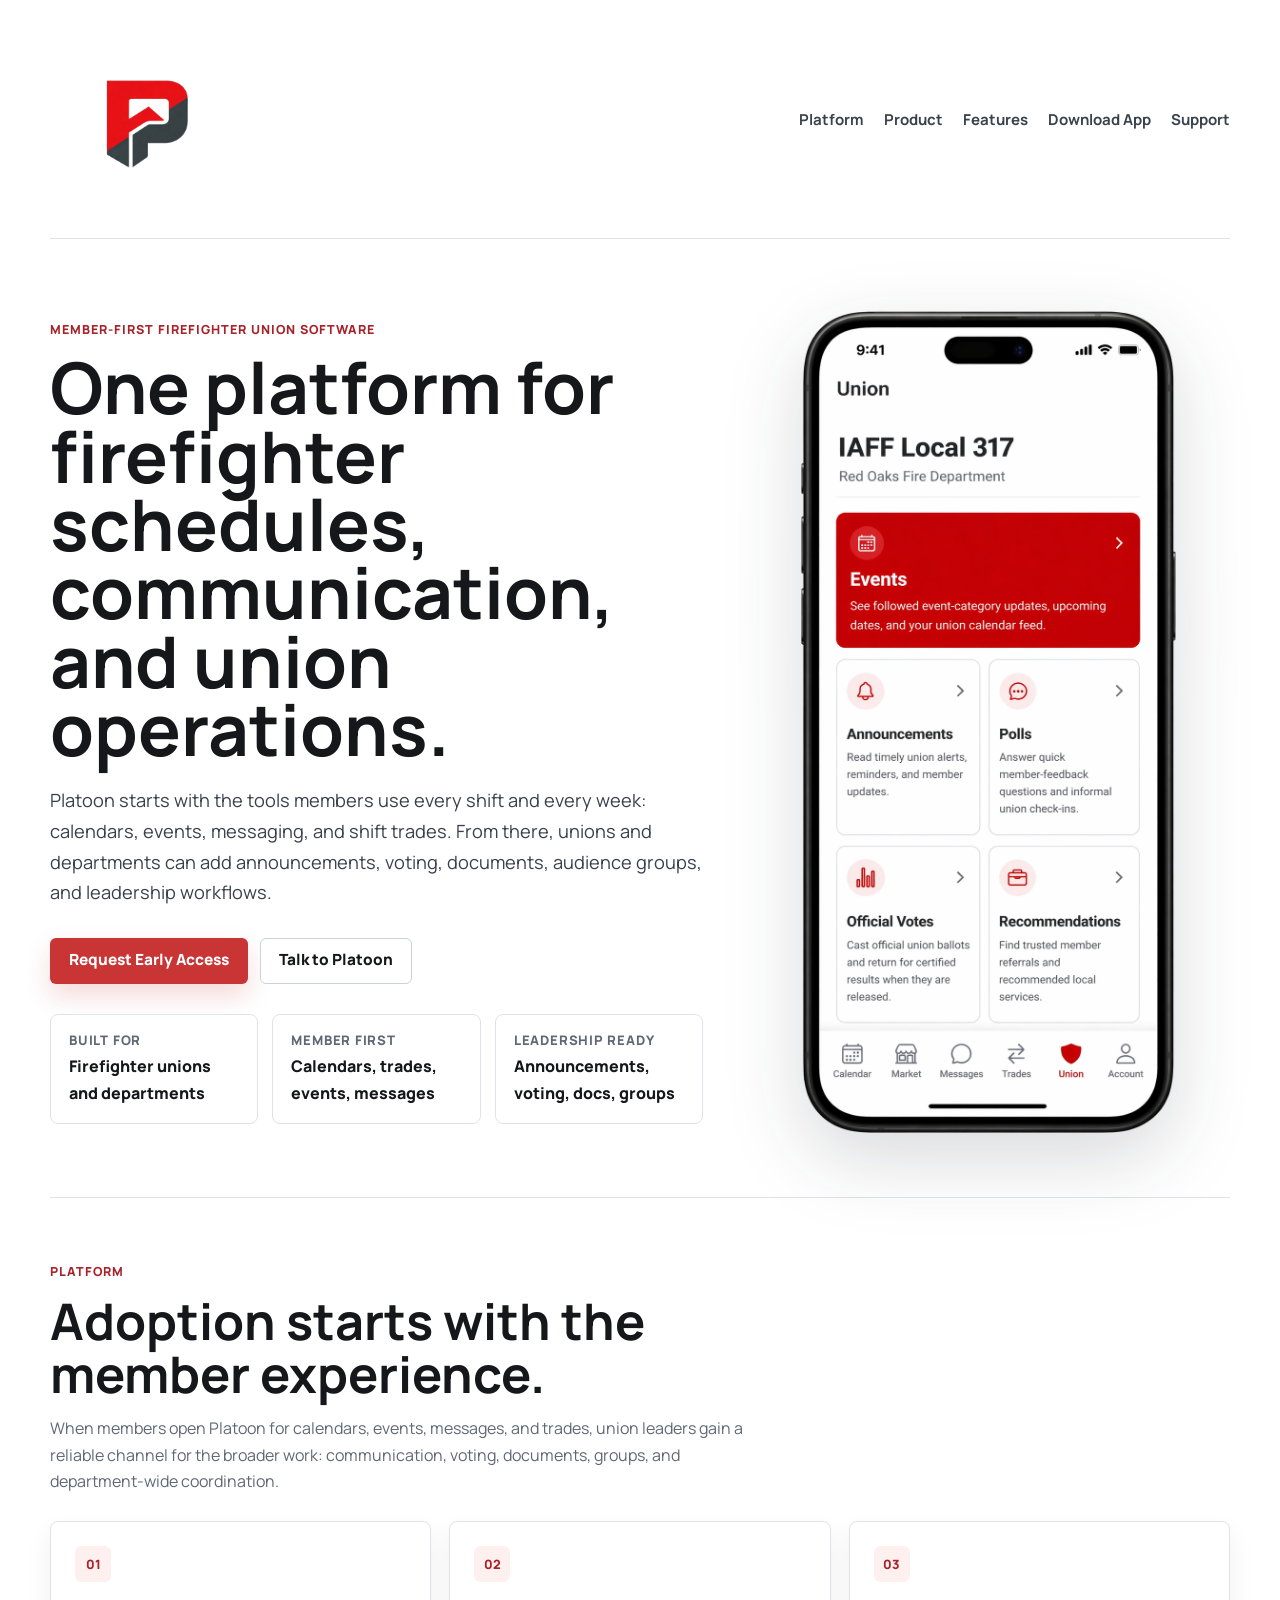
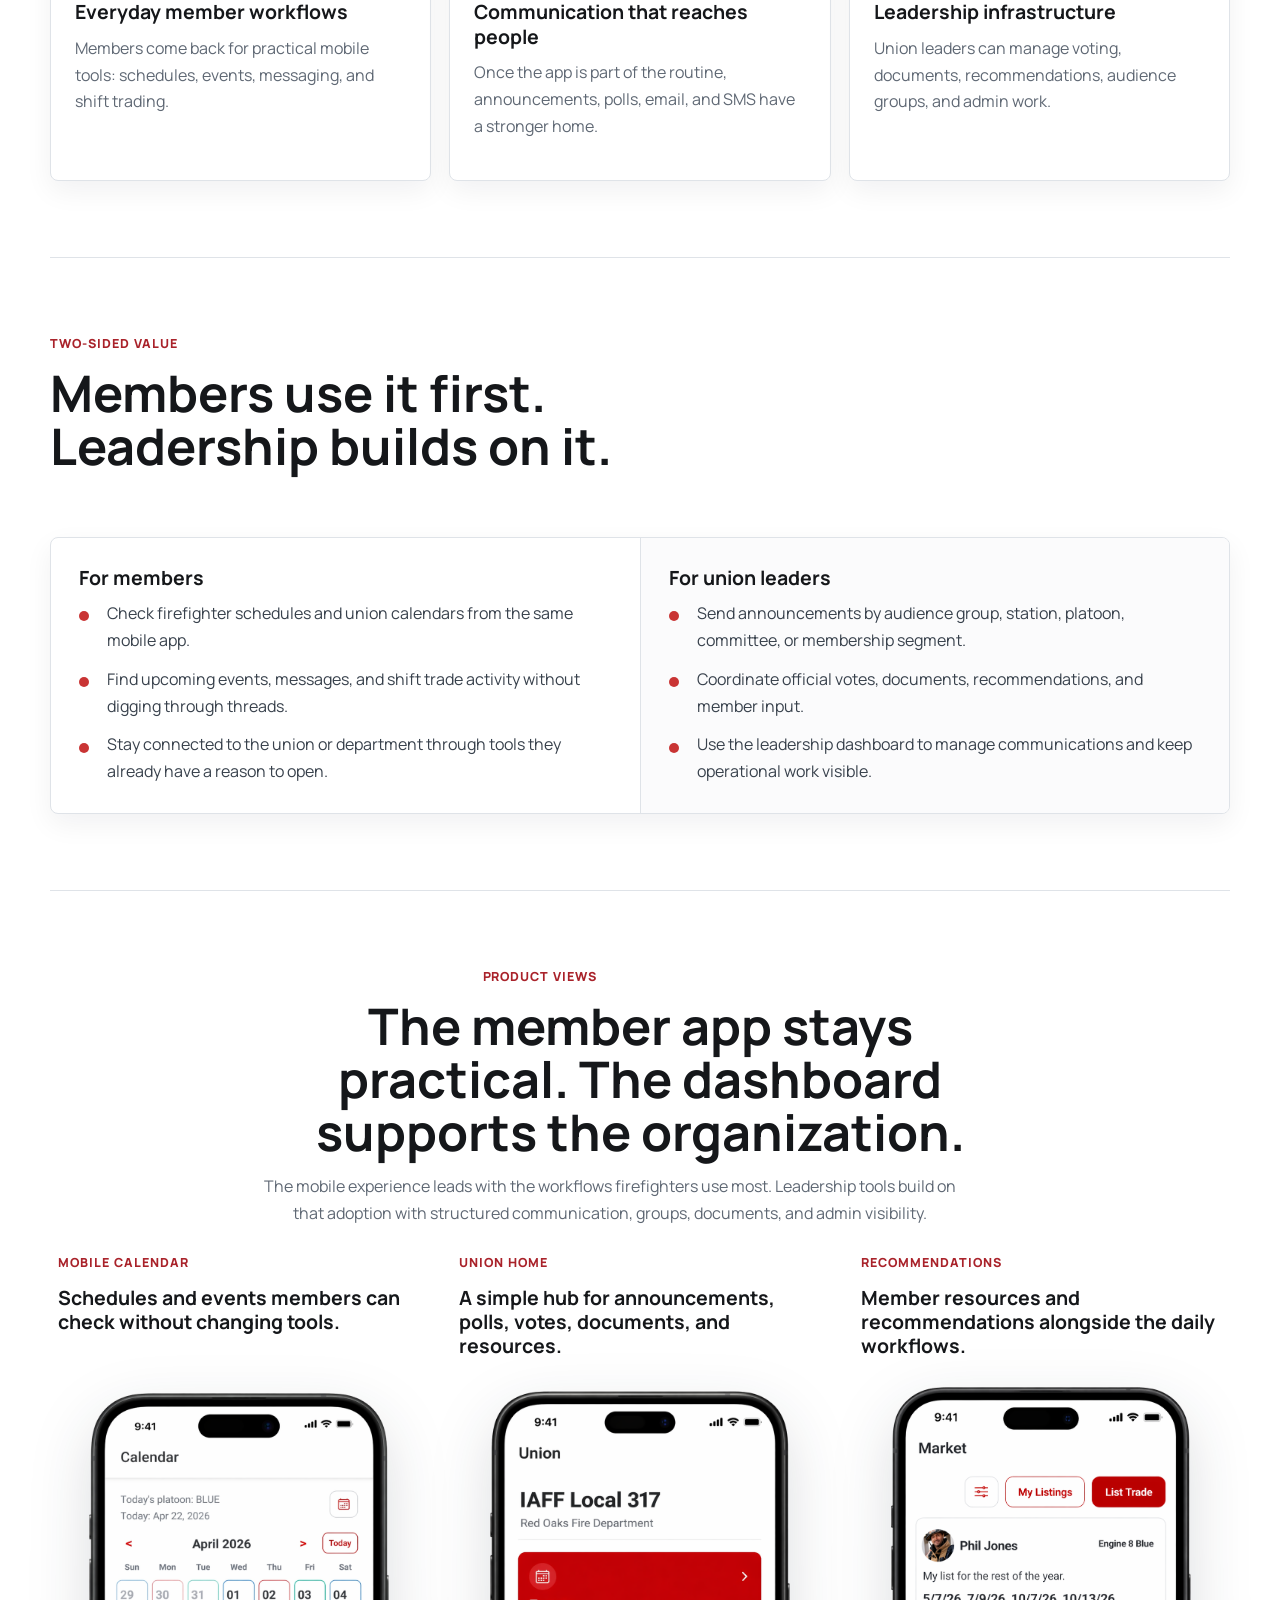
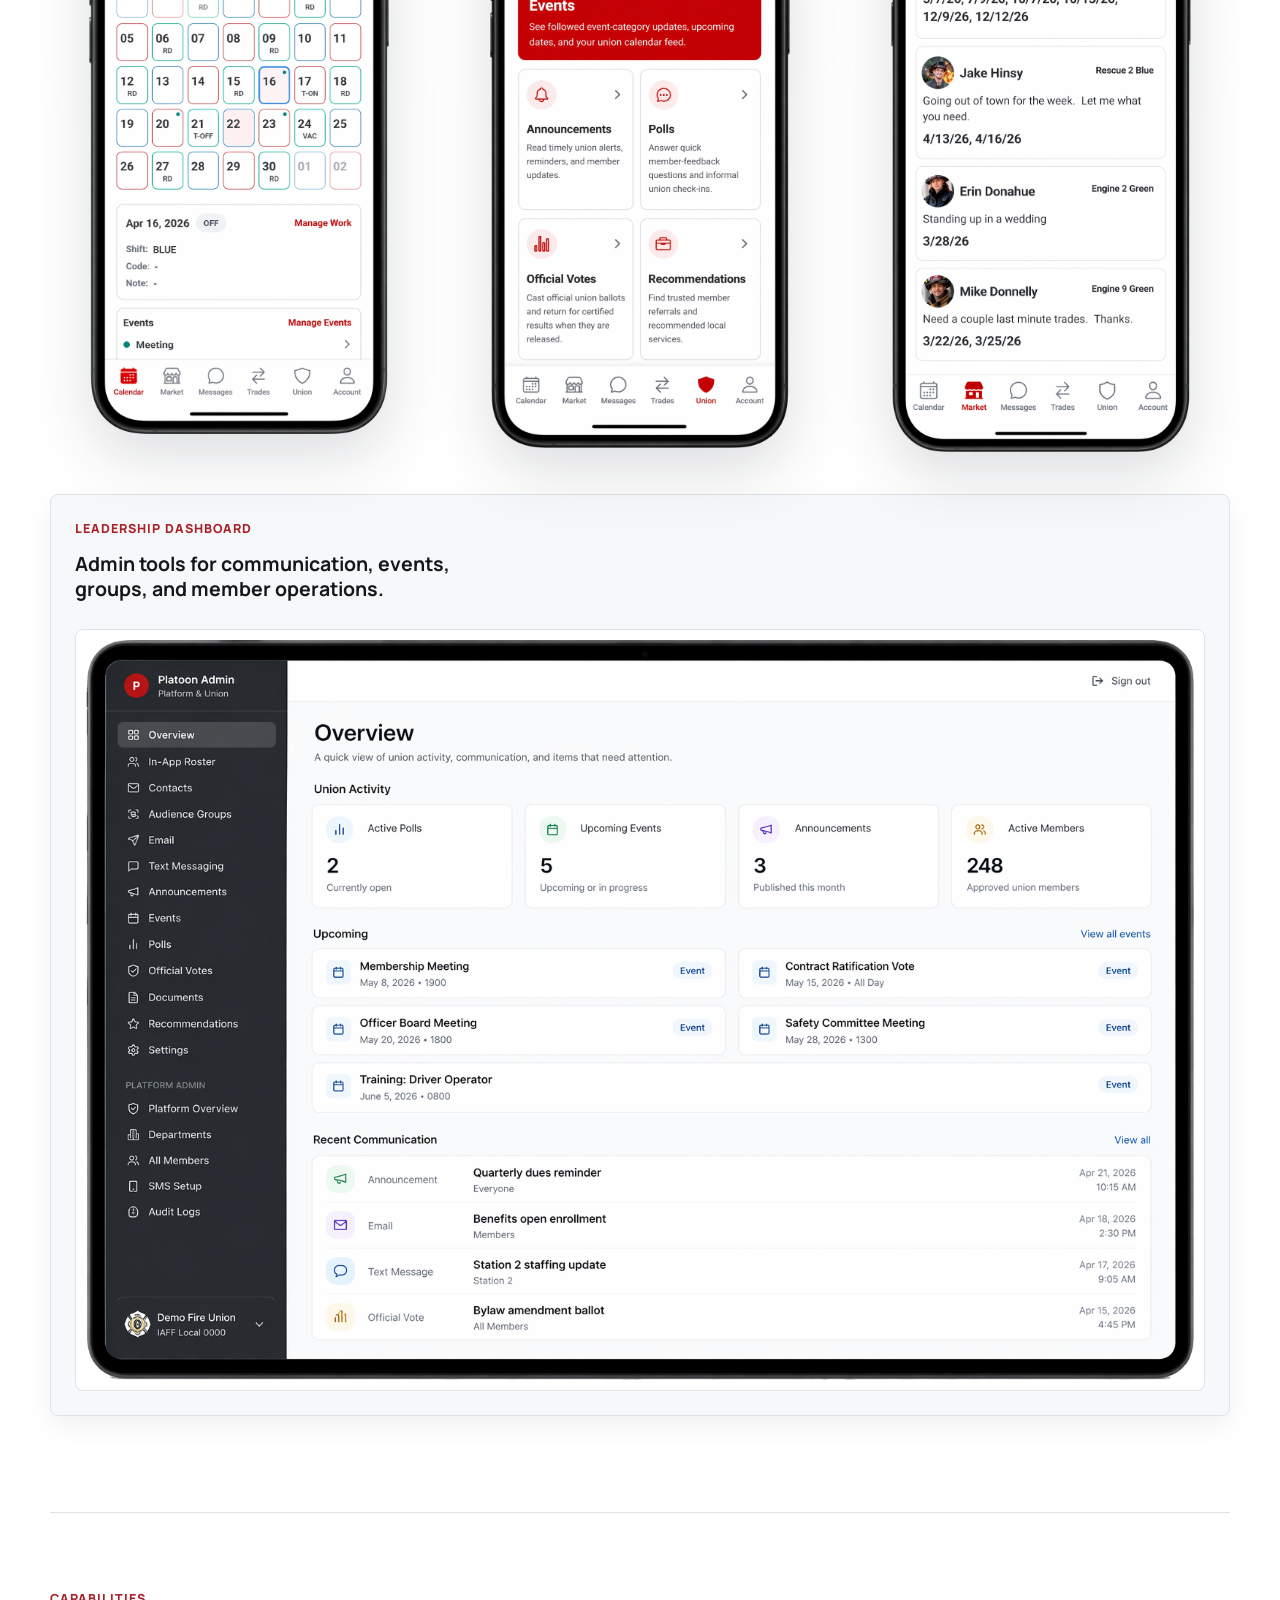
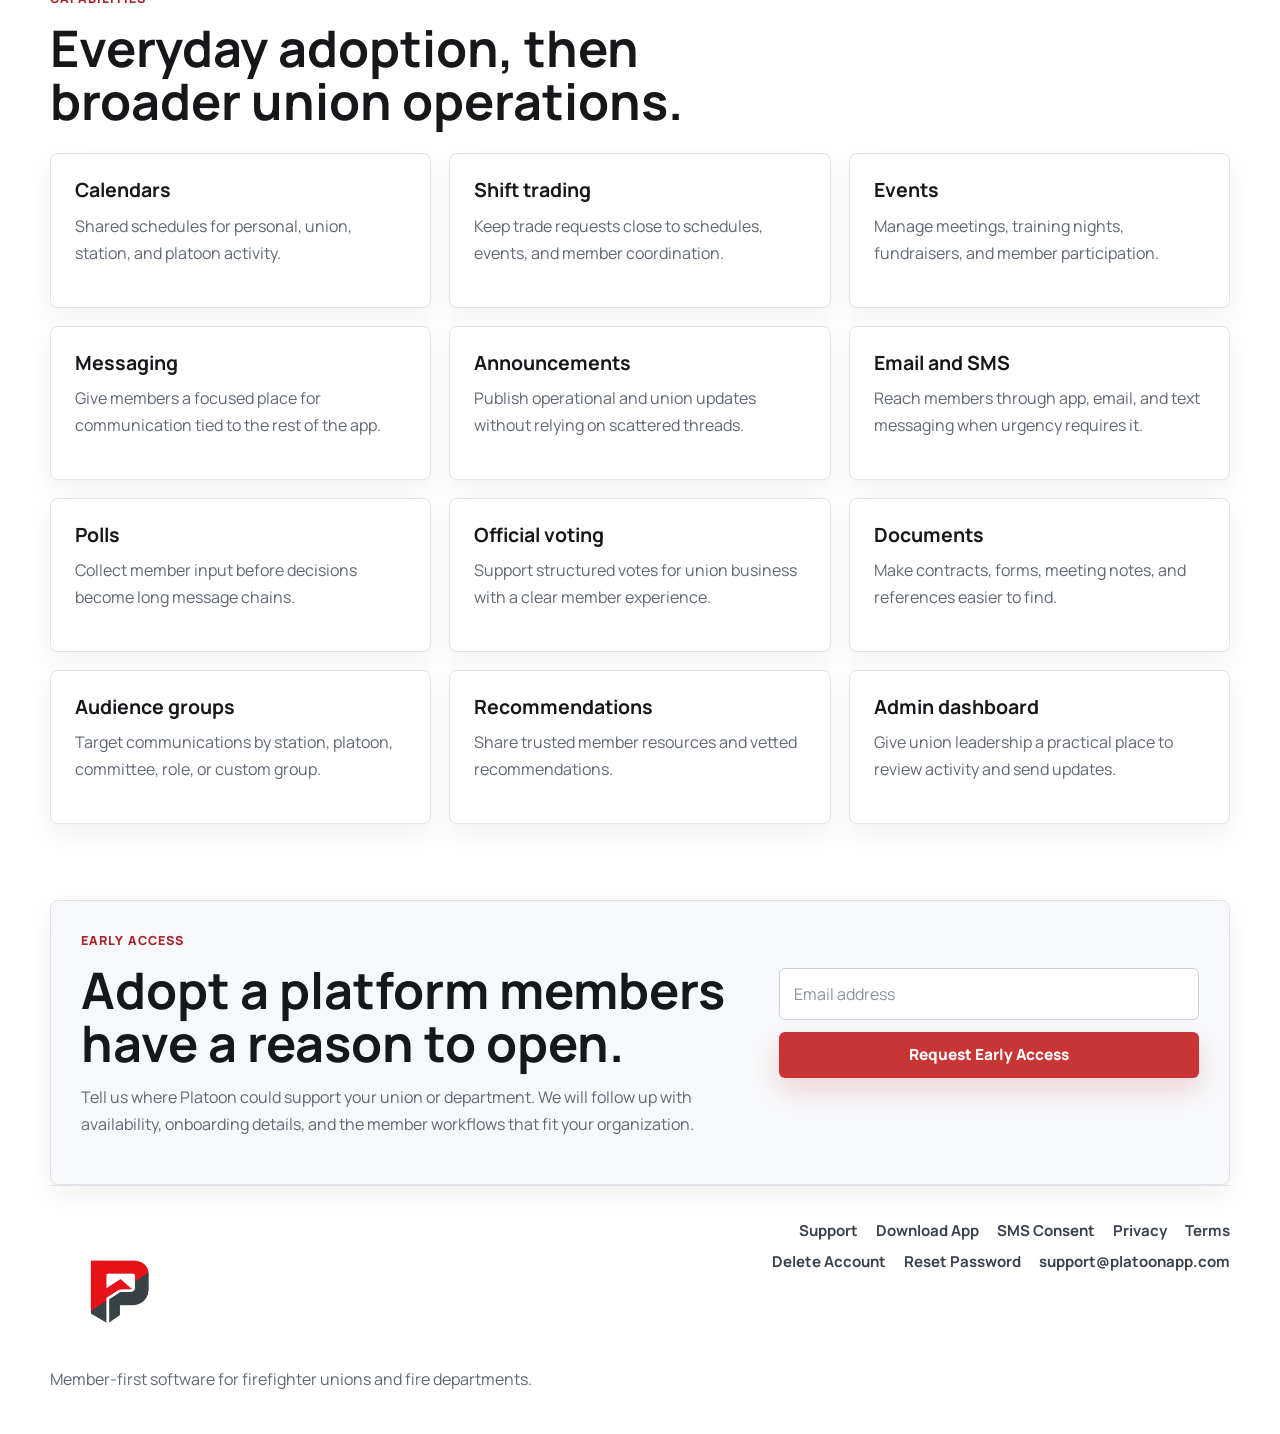
==== commit b6341cf7: "download page" ====
--- a/index.html
+++ b/index.html
@@ -40,6 +40,7 @@
         <a href="#platform">Platform</a>
         <a href="#product">Product</a>
         <a href="#features">Features</a>
+        <a href="/download/">Download App</a>
         <a href="/support/">Support</a>
       </nav>
     </header>
@@ -278,6 +279,7 @@
       </div>
       <nav aria-label="Footer navigation">
         <a href="/support/">Support</a>
+        <a href="/download/">Download App</a>
         <a href="/sms-consent/">SMS Consent</a>
         <a href="/privacy/">Privacy</a>
         <a href="/terms/">Terms</a>
--- a/styles.css
+++ b/styles.css
@@ -569,6 +569,67 @@
   width: min(100%, 760px);
 }
 
+.download-card {
+  width: min(100%, 620px);
+  text-align: center;
+}
+
+.download-content h1 {
+  font-size: clamp(2.25rem, 8vw, 3.5rem);
+}
+
+.download-options {
+  display: flex;
+  flex-wrap: wrap;
+  justify-content: center;
+  gap: 14px;
+  margin: 28px 0 18px;
+}
+
+.store-badge {
+  display: inline-flex;
+  align-items: center;
+  justify-content: center;
+  min-height: 52px;
+  padding: 3px;
+  border: 1px solid transparent;
+  border-radius: var(--radius-sm);
+  text-decoration: none;
+  transition: border-color 0.16s ease, transform 0.16s ease, box-shadow 0.16s ease;
+}
+
+.store-badge:hover,
+.store-badge:focus-visible {
+  border-color: var(--accent);
+  box-shadow: var(--shadow-soft);
+  transform: translateY(-1px);
+}
+
+.store-badge img {
+  display: block;
+  height: 52px;
+  width: auto;
+}
+
+.store-badge--google img {
+  height: 58px;
+}
+
+.download-options[data-platform="ios"] .store-badge[data-primary="true"],
+.download-options[data-platform="android"] .store-badge[data-primary="true"] {
+  order: -1;
+}
+
+.download-note {
+  margin-bottom: 24px;
+  color: var(--muted);
+  font-size: 0.94rem;
+}
+
+.download-actions {
+  justify-content: center;
+}
+
 .reset-card {
   position: relative;
   width: min(100%, 560px);
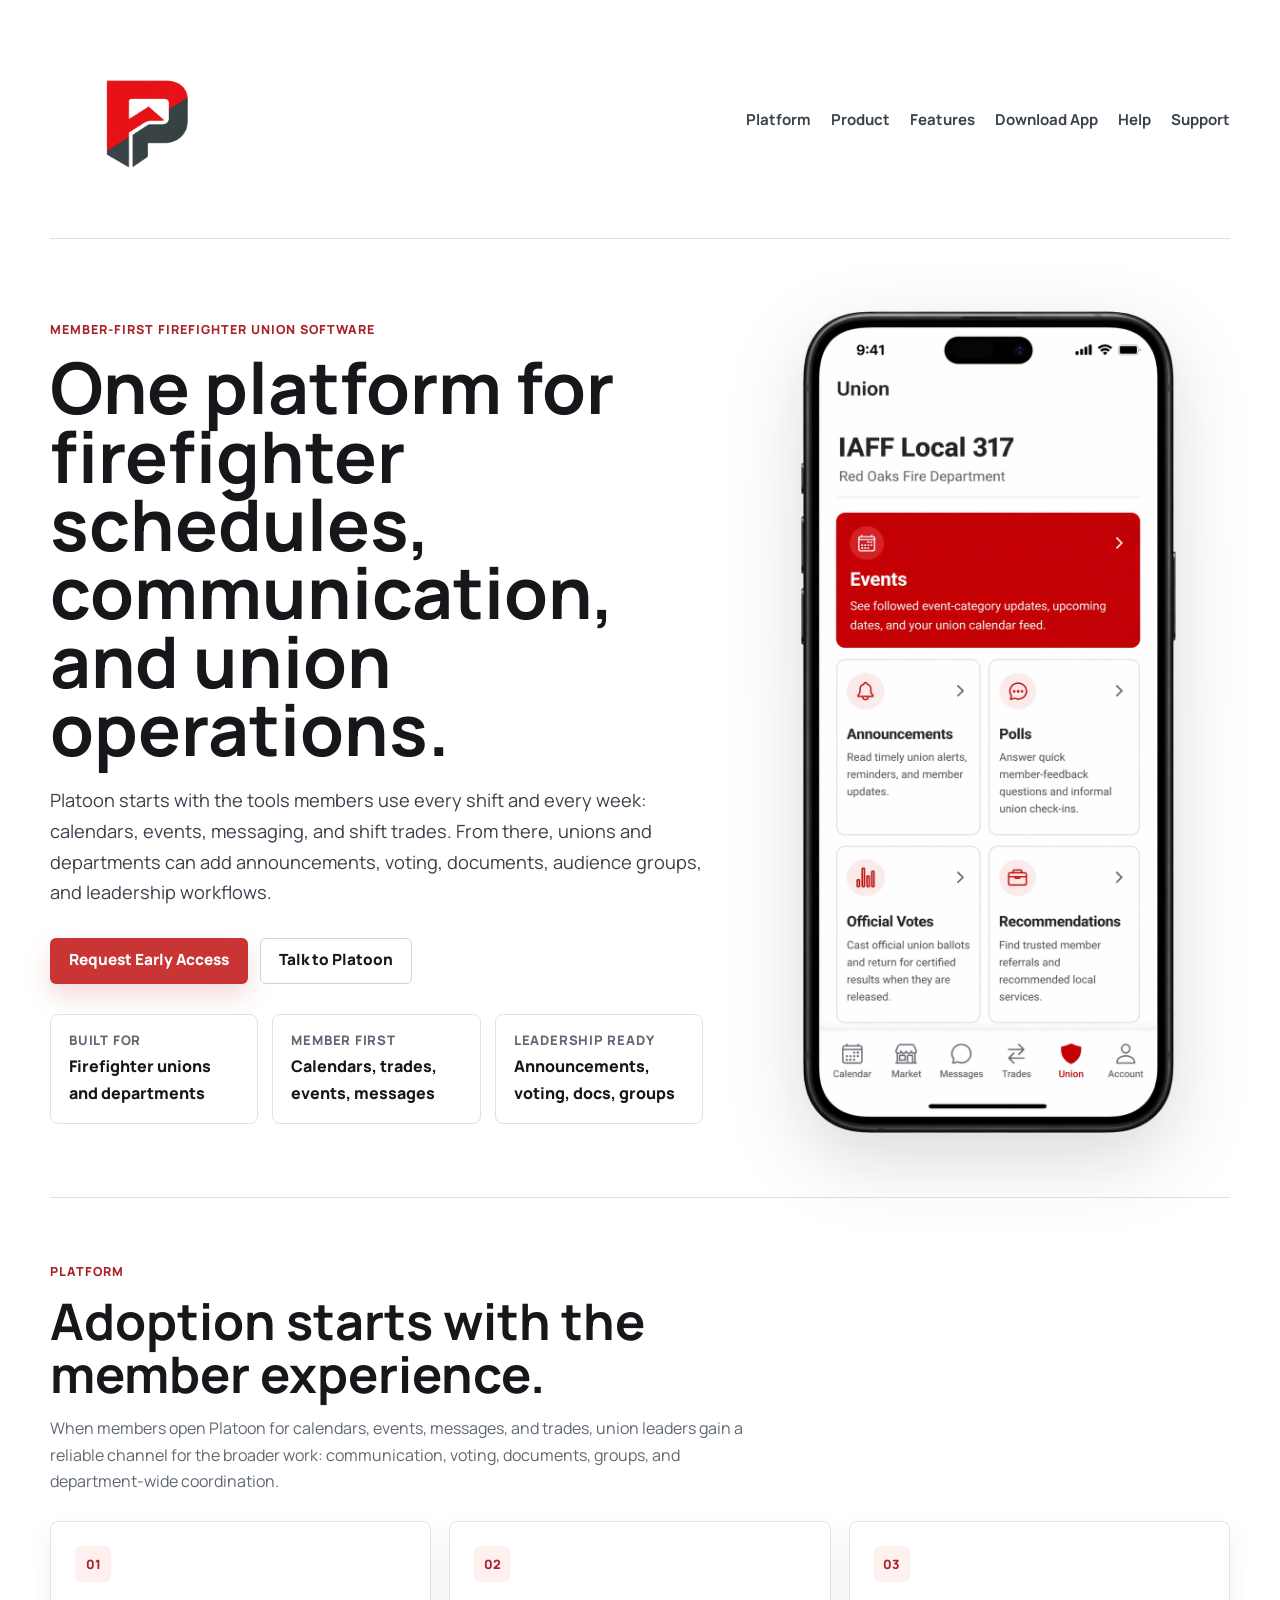
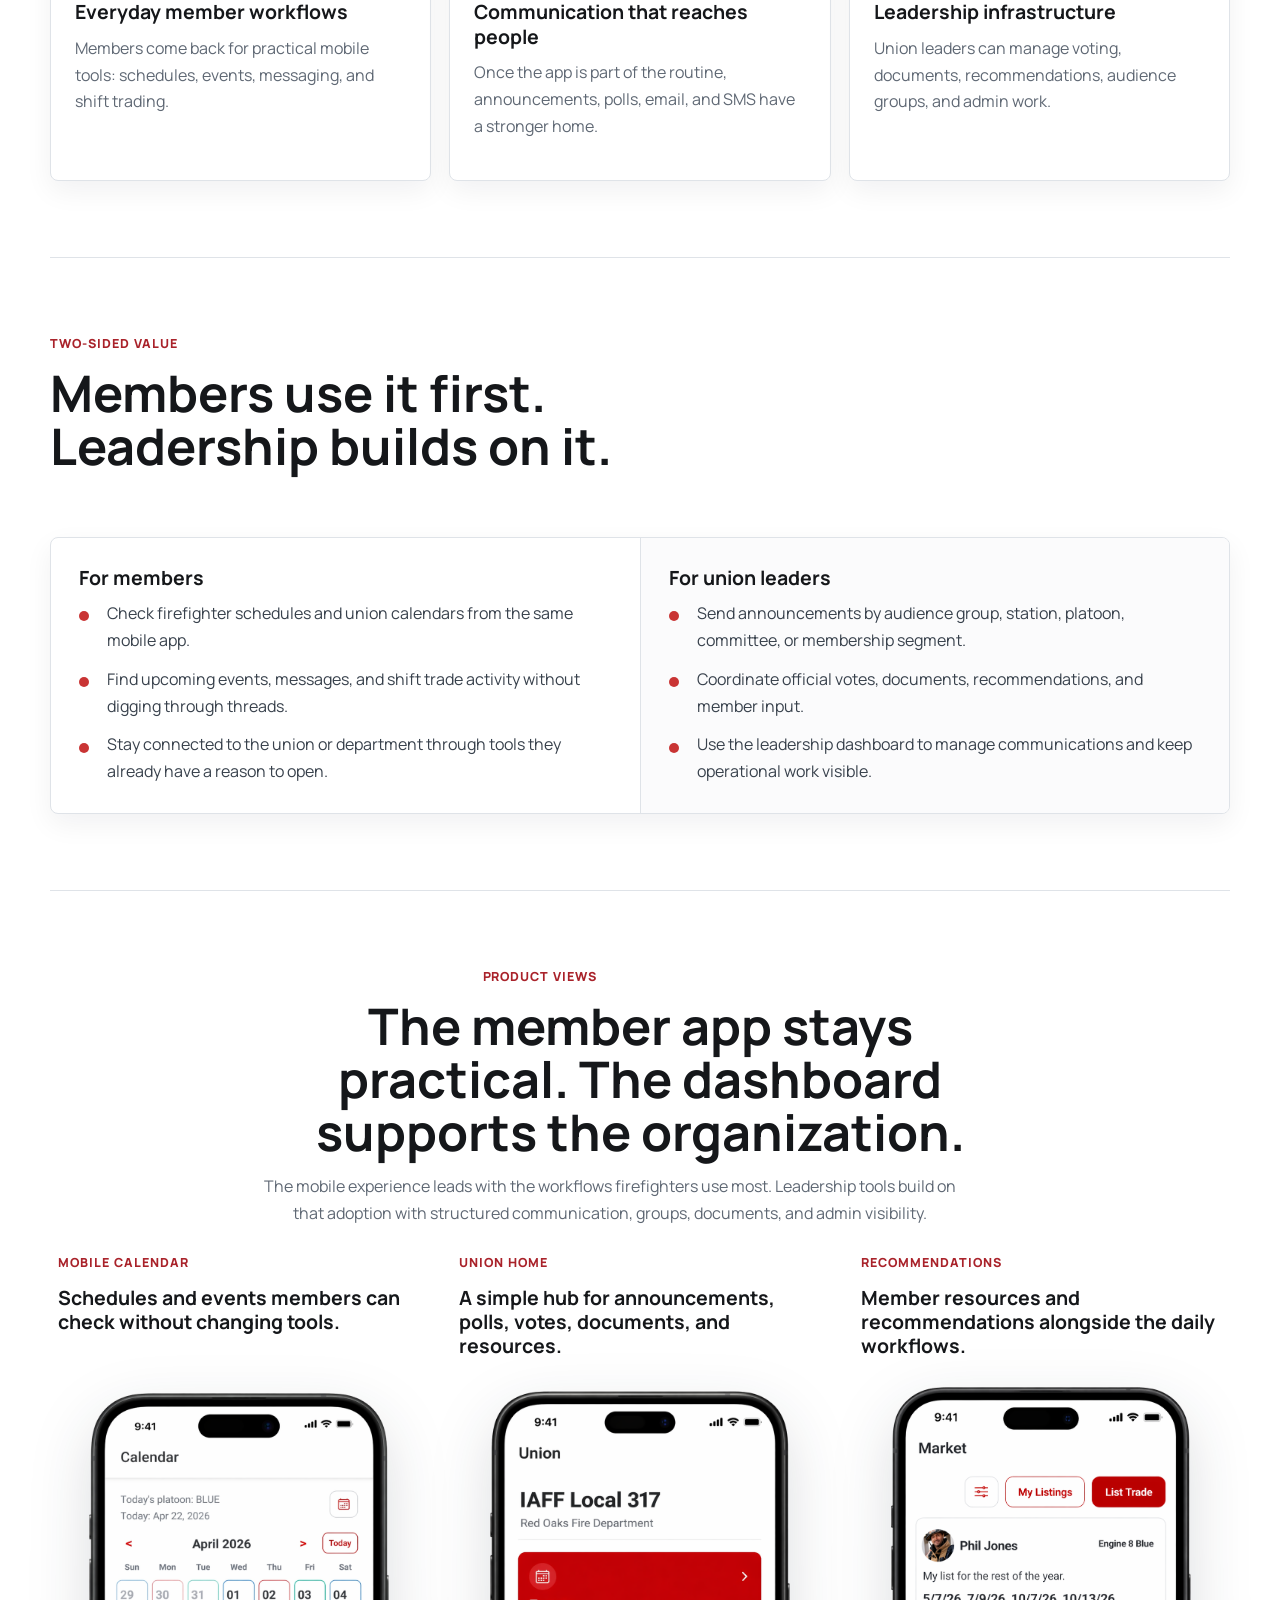
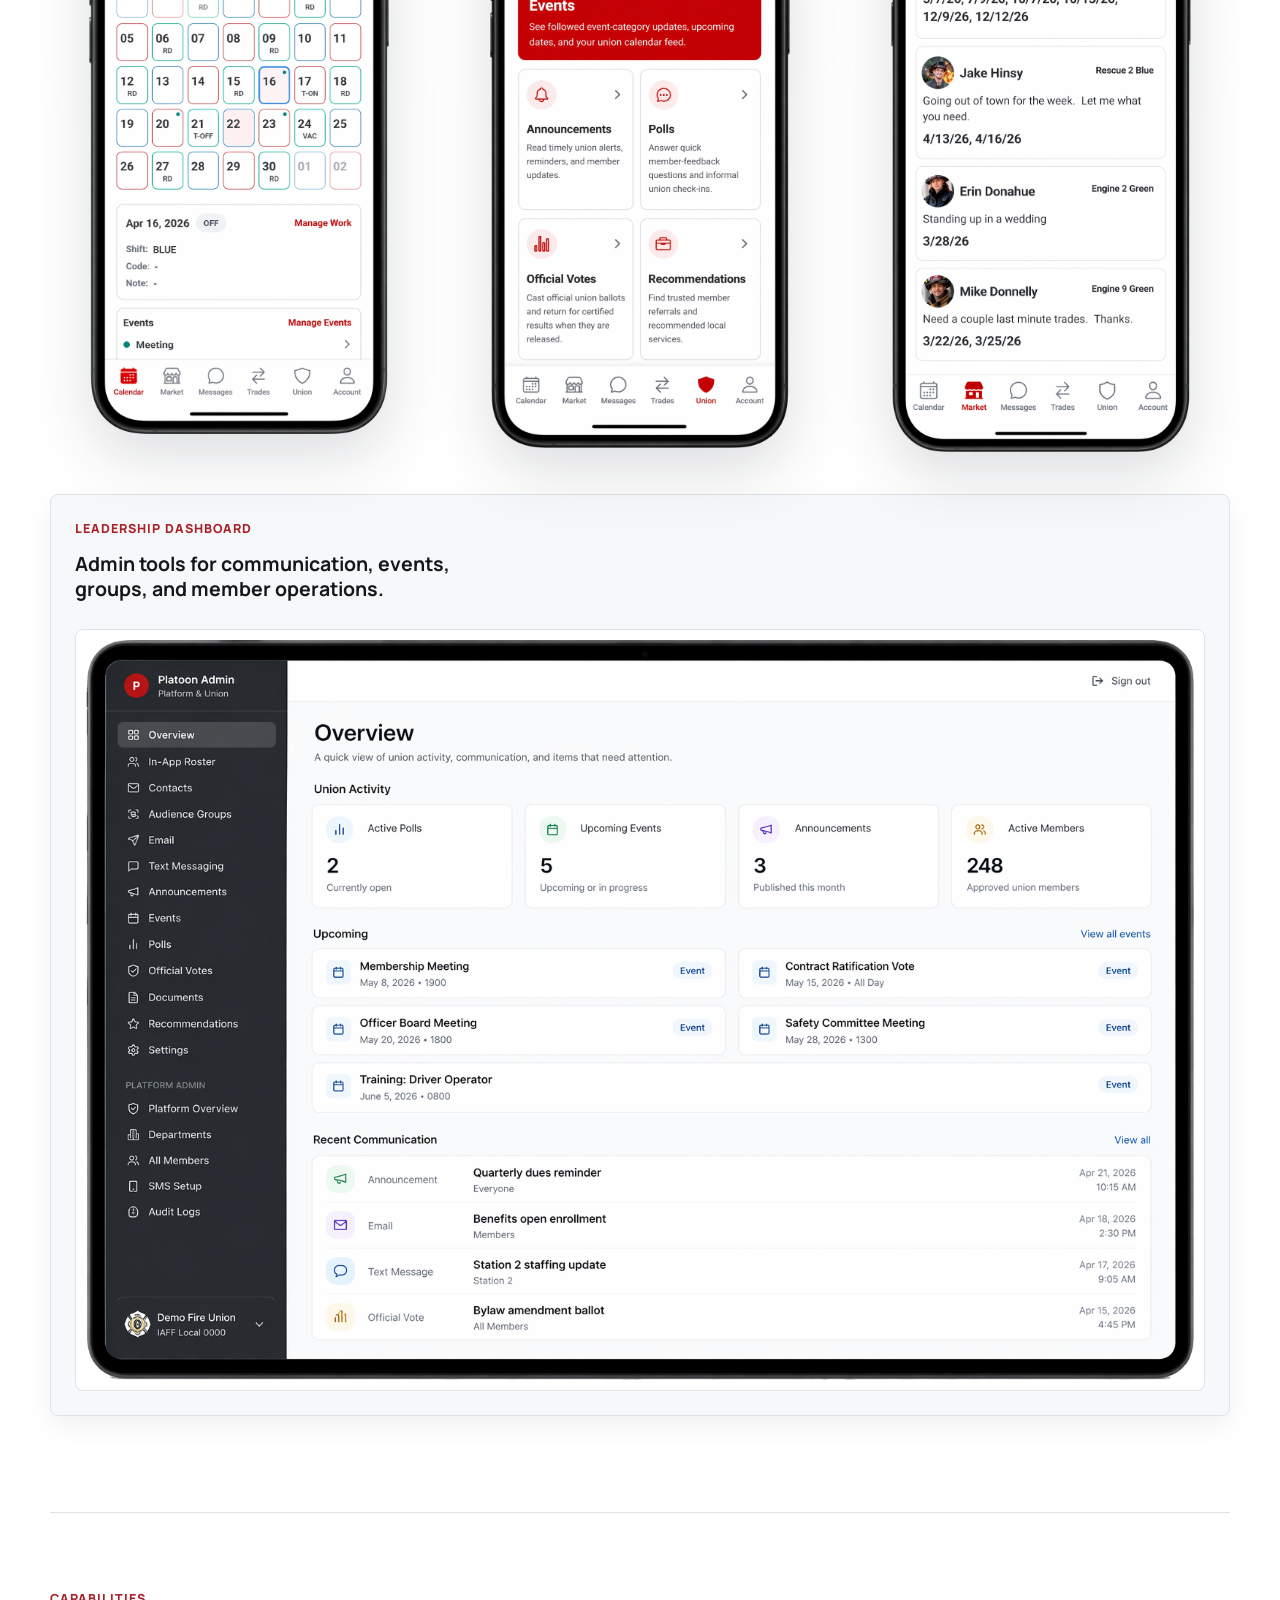
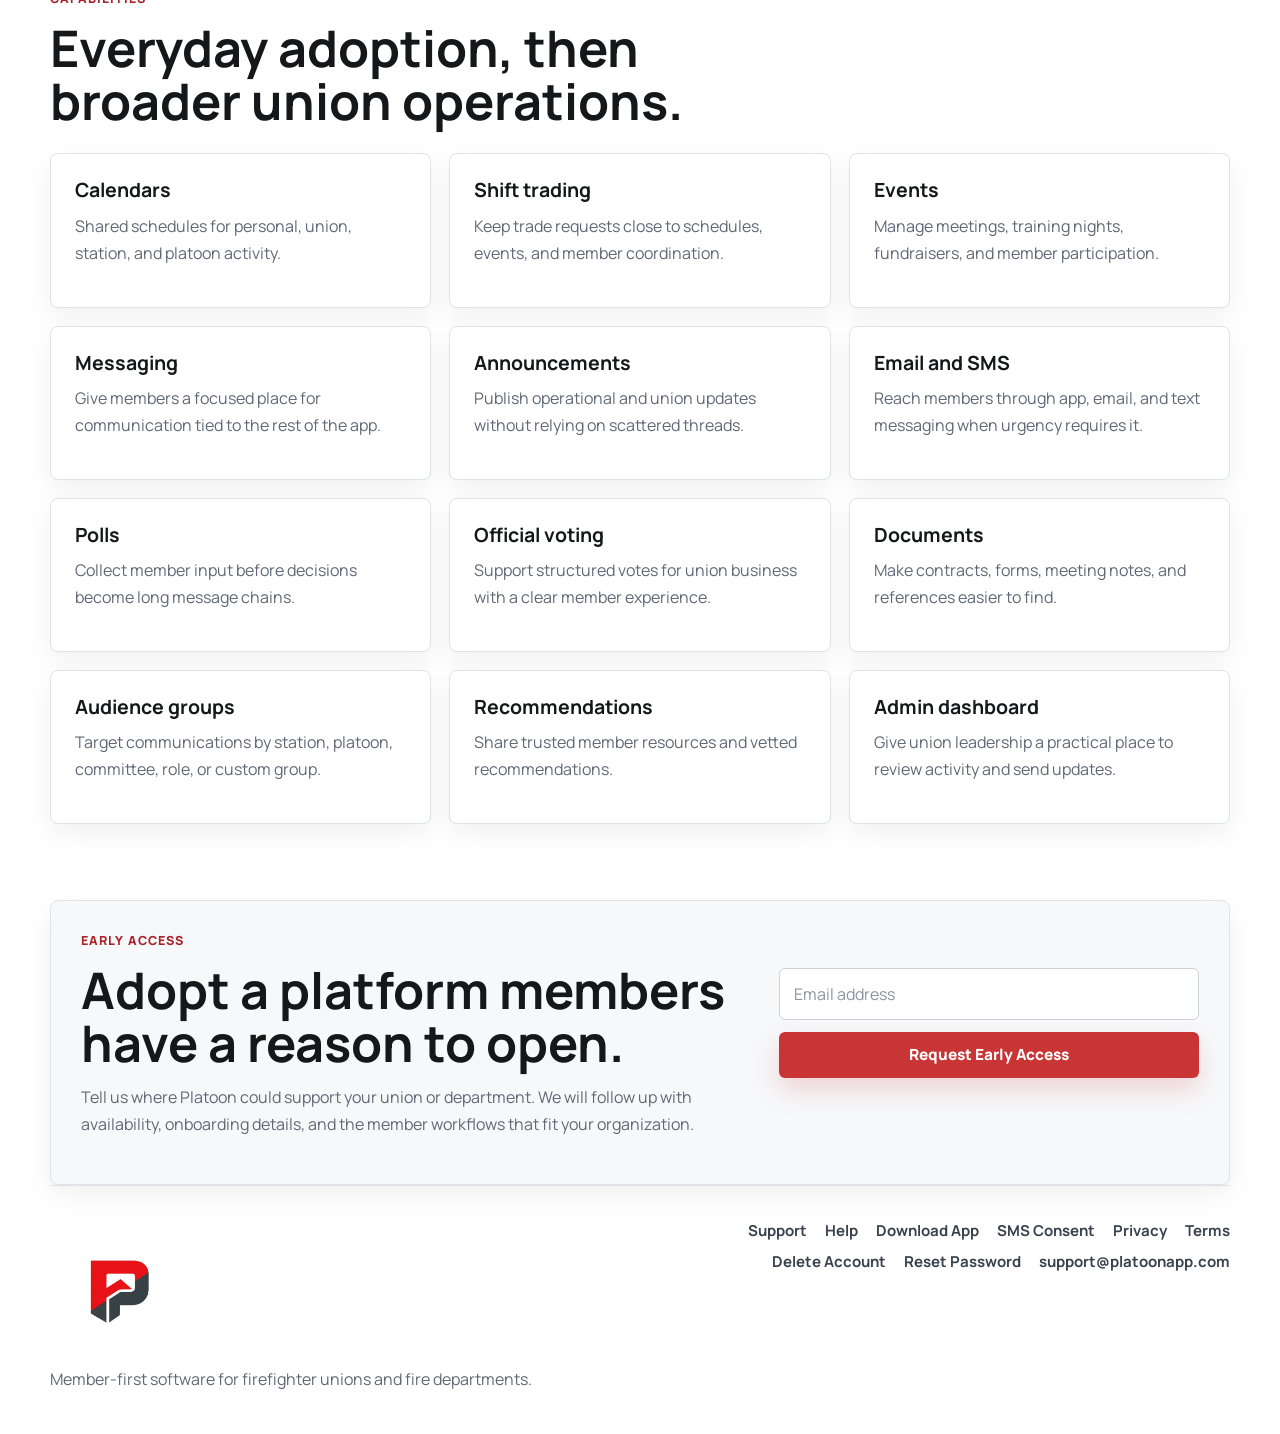
==== commit 97d7ae70: "Add Help getting started hub" ====
--- a/index.html
+++ b/index.html
@@ -41,6 +41,7 @@
         <a href="#product">Product</a>
         <a href="#features">Features</a>
         <a href="/download/">Download App</a>
+        <a href="/help/">Help</a>
         <a href="/support/">Support</a>
       </nav>
     </header>
@@ -279,6 +280,7 @@
       </div>
       <nav aria-label="Footer navigation">
         <a href="/support/">Support</a>
+        <a href="/help/">Help</a>
         <a href="/download/">Download App</a>
         <a href="/sms-consent/">SMS Consent</a>
         <a href="/privacy/">Privacy</a>
--- a/styles.css
+++ b/styles.css
@@ -582,19 +582,21 @@
   display: flex;
   flex-wrap: wrap;
   justify-content: center;
-  gap: 14px;
-  margin: 28px 0 18px;
+  gap: 16px;
+  margin: 28px 0 26px;
 }
 
 .store-badge {
   display: inline-flex;
   align-items: center;
   justify-content: center;
-  min-height: 52px;
-  padding: 3px;
+  width: 174px;
+  height: 62px;
+  padding: 0;
   border: 1px solid transparent;
   border-radius: var(--radius-sm);
   text-decoration: none;
+  overflow: hidden;
   transition: border-color 0.16s ease, transform 0.16s ease, box-shadow 0.16s ease;
 }
 
@@ -607,23 +609,13 @@
 
 .store-badge img {
   display: block;
-  height: 52px;
+  height: 54px;
   width: auto;
 }
 
 .store-badge--google img {
-  height: 58px;
-}
-
-.download-options[data-platform="ios"] .store-badge[data-primary="true"],
-.download-options[data-platform="android"] .store-badge[data-primary="true"] {
-  order: -1;
-}
-
-.download-note {
-  margin-bottom: 24px;
-  color: var(--muted);
-  font-size: 0.94rem;
+  height: 80px;
+  width: 214px;
 }
 
 .download-actions {
@@ -840,6 +832,299 @@
   line-height: 1.6;
 }
 
+.help-hero {
+  align-items: stretch;
+}
+
+.help-update-note {
+  margin: 18px 0 0;
+  color: var(--muted);
+  font-size: 0.95rem;
+  font-weight: 700;
+}
+
+.help-anchor-panel {
+  display: grid;
+  align-content: center;
+  gap: 12px;
+  padding: 22px;
+  border: 1px solid var(--border);
+  border-radius: var(--radius-lg);
+  background: var(--surface);
+  box-shadow: var(--shadow-soft);
+}
+
+.help-anchor-panel a,
+.quick-start-card {
+  text-decoration: none;
+}
+
+.help-anchor-panel a {
+  display: grid;
+  grid-template-columns: auto 1fr;
+  gap: 14px;
+  align-items: center;
+  min-height: 58px;
+  padding: 14px;
+  border: 1px solid var(--border);
+  border-radius: var(--radius-md);
+  background: #ffffff;
+  color: var(--text);
+  font-weight: 800;
+}
+
+.help-anchor-panel span {
+  display: inline-flex;
+  align-items: center;
+  justify-content: center;
+  width: 34px;
+  height: 34px;
+  border-radius: var(--radius-sm);
+  background: var(--accent-soft);
+  color: var(--accent-strong);
+  font-size: 0.78rem;
+  font-weight: 900;
+}
+
+.quick-start-grid,
+.tips-grid {
+  display: grid;
+  gap: 16px;
+}
+
+.quick-start-card,
+.tips-grid article,
+.faq-list details {
+  border: 1px solid var(--border);
+  border-radius: var(--radius-lg);
+  background: var(--panel);
+  box-shadow: var(--shadow-soft);
+}
+
+.quick-start-card {
+  display: block;
+  min-height: 100%;
+  padding: 22px;
+  color: var(--text);
+  transition: border-color 0.16s ease, transform 0.16s ease, box-shadow 0.16s ease;
+}
+
+.quick-start-card:hover,
+.quick-start-card:focus-visible,
+.help-anchor-panel a:hover,
+.help-anchor-panel a:focus-visible {
+  border-color: var(--accent);
+  box-shadow: var(--shadow);
+  transform: translateY(-1px);
+}
+
+.visual-guide-section {
+  background: linear-gradient(180deg, #ffffff 0%, var(--surface) 100%);
+}
+
+.guide-stack {
+  display: grid;
+  gap: 22px;
+}
+
+.guide-block {
+  display: grid;
+  gap: 22px;
+  align-items: center;
+  padding: 18px;
+  border: 1px solid var(--border);
+  border-radius: var(--radius-lg);
+  background: #ffffff;
+  box-shadow: var(--shadow-soft);
+}
+
+.guide-block__copy {
+  max-width: 560px;
+}
+
+.screenshot-placeholder {
+  display: grid;
+  min-height: 420px;
+  place-items: center;
+  padding: 26px 18px;
+  border: 1px dashed var(--border-strong);
+  border-radius: var(--radius-lg);
+  background:
+    linear-gradient(135deg, rgba(201, 52, 52, 0.08), rgba(21, 23, 26, 0.02)),
+    var(--surface);
+}
+
+.placeholder-phone {
+  display: grid;
+  gap: 16px;
+  width: min(100%, 250px);
+  min-height: 360px;
+  padding: 18px;
+  border: 10px solid #15171a;
+  border-radius: 28px;
+  background: #ffffff;
+  box-shadow: 0 24px 48px rgba(17, 24, 39, 0.14);
+}
+
+.placeholder-bar {
+  width: 58px;
+  height: 7px;
+  margin: 0 auto 4px;
+  border-radius: 999px;
+  background: var(--border-strong);
+}
+
+.placeholder-calendar-grid {
+  display: grid;
+  grid-template-columns: repeat(7, 1fr);
+  gap: 6px;
+}
+
+.placeholder-calendar-grid span {
+  aspect-ratio: 1;
+  border-radius: var(--radius-sm);
+  background: var(--surface-strong);
+}
+
+.placeholder-calendar-grid .is-shift {
+  background: #dce8f8;
+}
+
+.placeholder-calendar-grid .is-event {
+  background: #f7e3aa;
+}
+
+.placeholder-calendar-grid .is-trade {
+  background: #dcefe3;
+}
+
+.placeholder-calendar-grid .is-selected {
+  background: var(--accent);
+}
+
+.placeholder-detail-card {
+  display: grid;
+  gap: 6px;
+  margin-top: auto;
+  padding: 14px;
+  border: 1px solid var(--border);
+  border-radius: var(--radius-md);
+  background: var(--panel-strong);
+}
+
+.placeholder-detail-card strong,
+.placeholder-detail-card span {
+  font-size: 0.86rem;
+}
+
+.placeholder-detail-card span {
+  color: var(--muted);
+}
+
+.placeholder-list,
+.placeholder-chat,
+.placeholder-notifications {
+  display: grid;
+  gap: 12px;
+  align-content: start;
+}
+
+.placeholder-list span,
+.placeholder-notifications span {
+  min-height: 48px;
+  border: 1px solid var(--border);
+  border-radius: var(--radius-md);
+  background: var(--panel-strong);
+}
+
+.placeholder-list span:nth-child(2),
+.placeholder-list--mixed span:nth-child(3),
+.placeholder-notifications span:nth-child(1) {
+  background: var(--accent-soft);
+}
+
+.placeholder-chat span {
+  min-height: 42px;
+  border-radius: 18px;
+  background: var(--surface-strong);
+}
+
+.placeholder-chat span:nth-child(2),
+.placeholder-chat span:nth-child(4) {
+  margin-left: 42px;
+  background: var(--accent-soft);
+}
+
+.faq-list {
+  display: grid;
+  gap: 12px;
+}
+
+.faq-list details {
+  overflow: hidden;
+}
+
+.faq-list summary {
+  min-height: 58px;
+  padding: 18px 52px 18px 18px;
+  color: var(--text);
+  font-weight: 800;
+  cursor: pointer;
+  list-style: none;
+  position: relative;
+}
+
+.faq-list summary::-webkit-details-marker {
+  display: none;
+}
+
+.faq-list summary::after {
+  content: "+";
+  position: absolute;
+  top: 50%;
+  right: 18px;
+  width: 28px;
+  height: 28px;
+  border-radius: var(--radius-sm);
+  background: var(--accent-soft);
+  color: var(--accent-strong);
+  font-size: 1.2rem;
+  line-height: 28px;
+  text-align: center;
+  transform: translateY(-50%);
+}
+
+.faq-list details[open] summary::after {
+  content: "-";
+}
+
+.faq-list p {
+  margin: -4px 18px 18px;
+  color: var(--muted-strong);
+}
+
+.tips-grid article {
+  padding: 20px;
+}
+
+.tips-grid h3 {
+  font-size: 1.06rem;
+}
+
+.tips-grid p {
+  margin-bottom: 0;
+}
+
+.help-support-section {
+  margin-bottom: 42px;
+}
+
+.help-support-actions {
+  display: grid;
+  gap: 12px;
+  align-content: center;
+}
+
 @keyframes pulse {
   0%,
   80%,
@@ -898,6 +1183,23 @@
     align-items: center;
   }
 
+  .quick-start-grid {
+    grid-template-columns: repeat(2, minmax(0, 1fr));
+  }
+
+  .guide-block {
+    grid-template-columns: minmax(280px, 0.85fr) minmax(0, 1fr);
+    padding: 24px;
+  }
+
+  .guide-block:nth-child(even) .screenshot-placeholder {
+    order: 2;
+  }
+
+  .tips-grid {
+    grid-template-columns: repeat(3, minmax(0, 1fr));
+  }
+
   .footer {
     grid-template-columns: minmax(0, 1fr) auto;
     align-items: start;
@@ -912,6 +1214,10 @@
 @media (min-width: 960px) {
   .product-grid {
     grid-template-columns: repeat(3, minmax(0, 1fr));
+  }
+
+  .quick-start-grid {
+    grid-template-columns: repeat(5, minmax(0, 1fr));
   }
 }
 
@@ -966,6 +1272,28 @@
     align-items: stretch;
   }
 
+  .help-anchor-panel {
+    padding: 14px;
+  }
+
+  .quick-start-card {
+    padding: 20px;
+  }
+
+  .screenshot-placeholder {
+    min-height: 360px;
+    padding: 18px 12px;
+  }
+
+  .placeholder-phone {
+    width: min(100%, 230px);
+    min-height: 320px;
+  }
+
+  .guide-block {
+    padding: 14px;
+  }
+
   .text-link {
     text-align: center;
   }
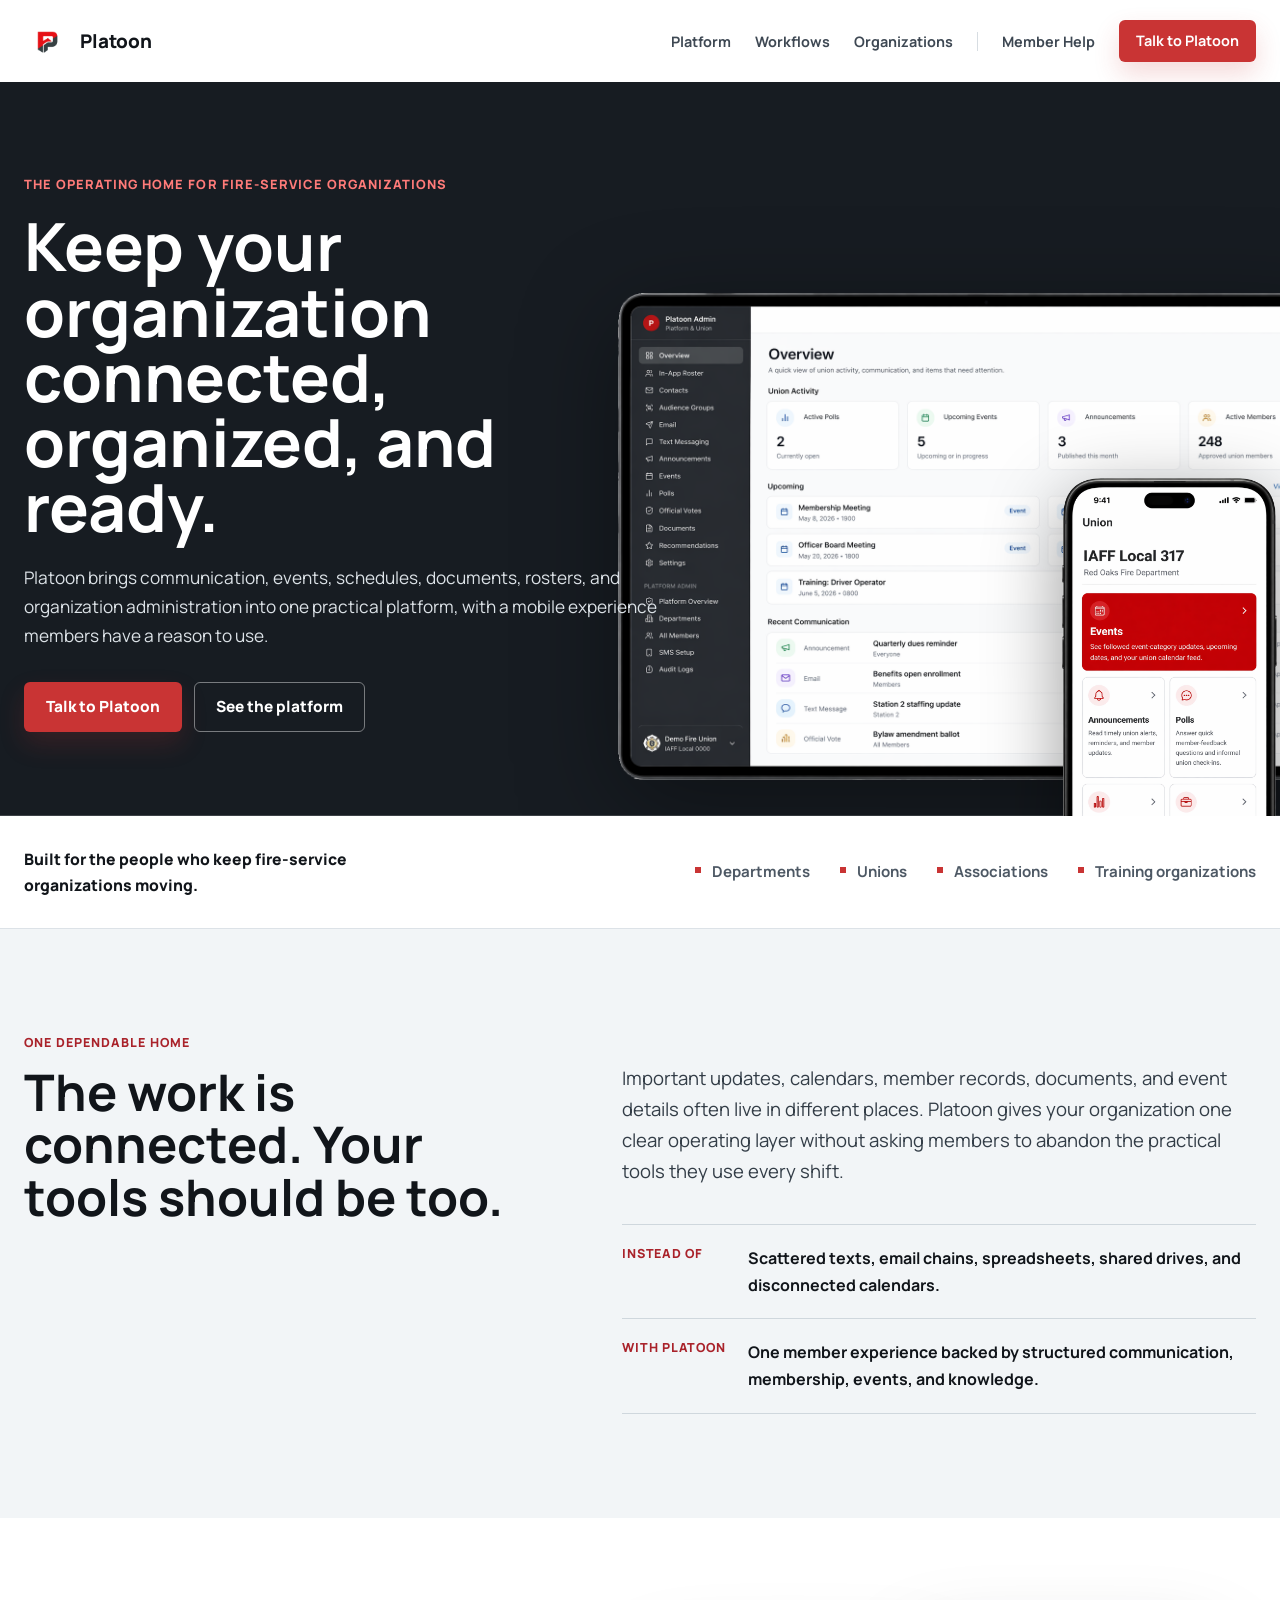
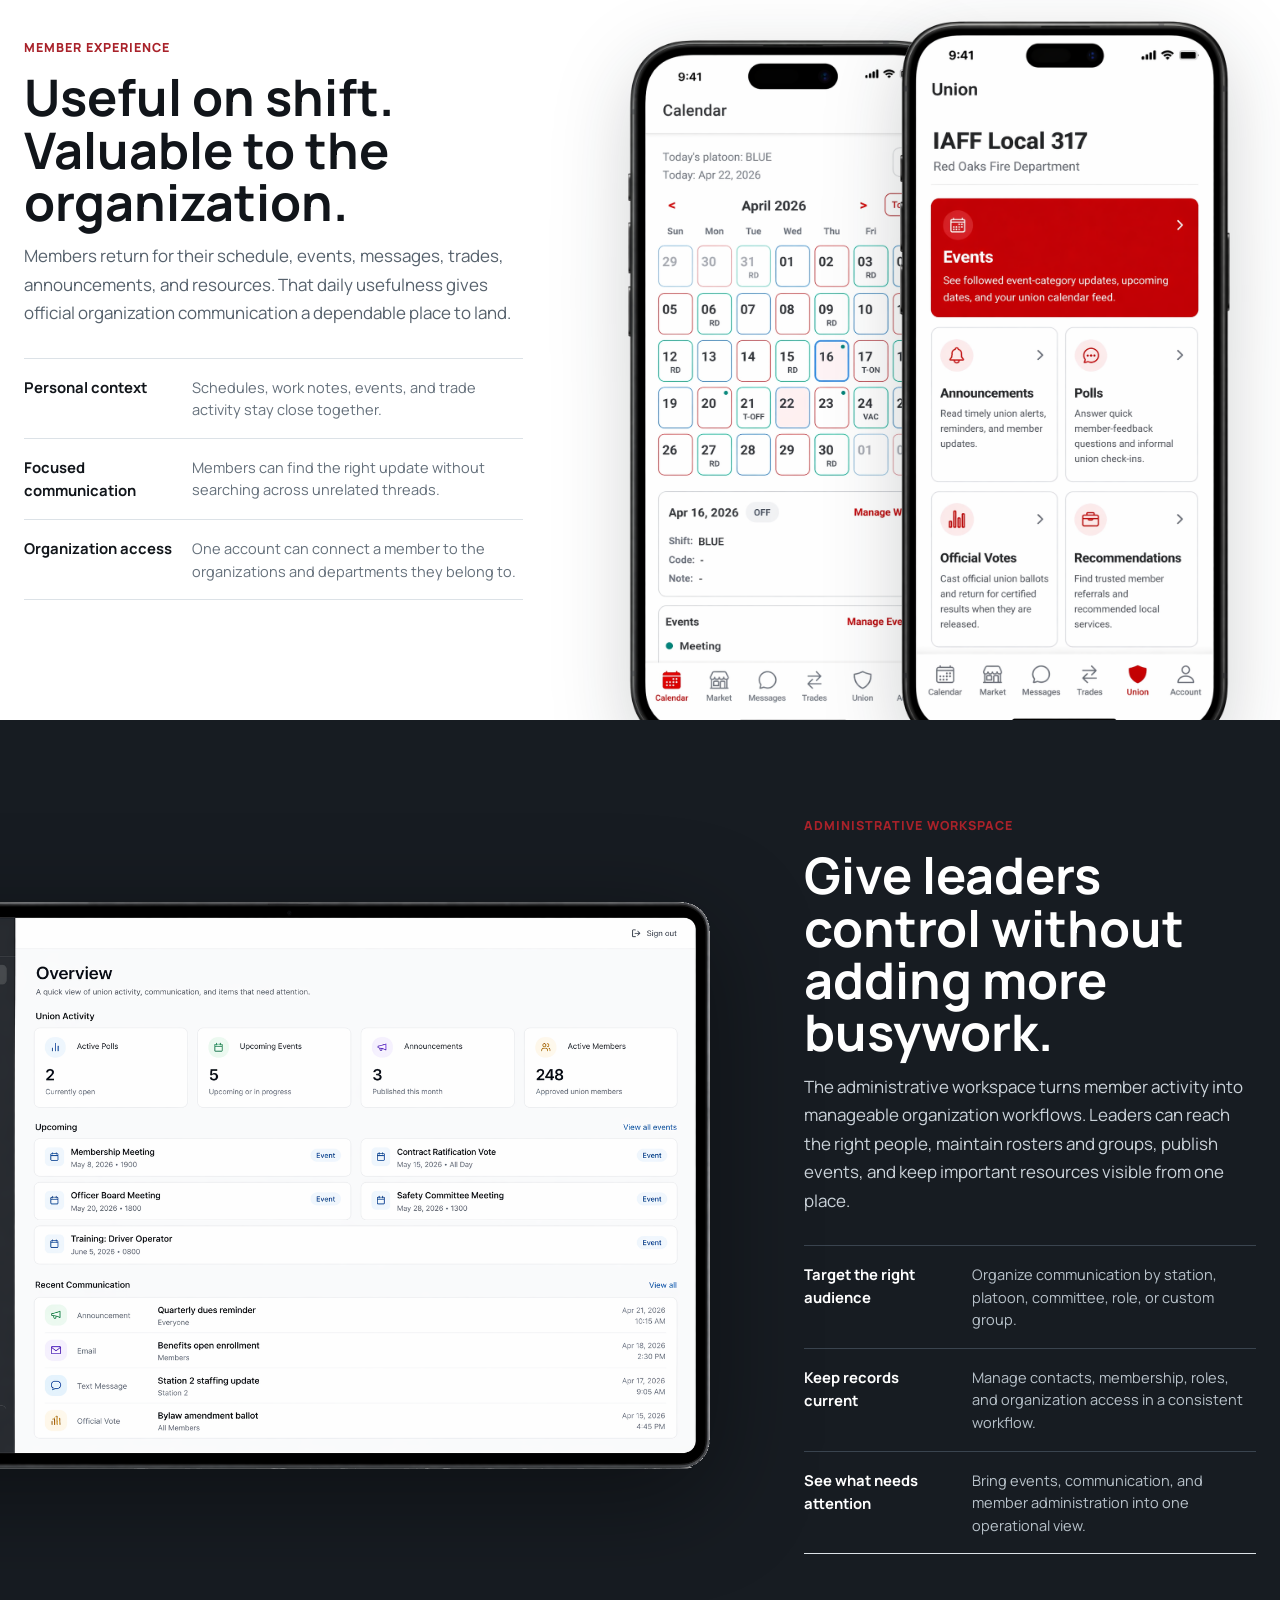
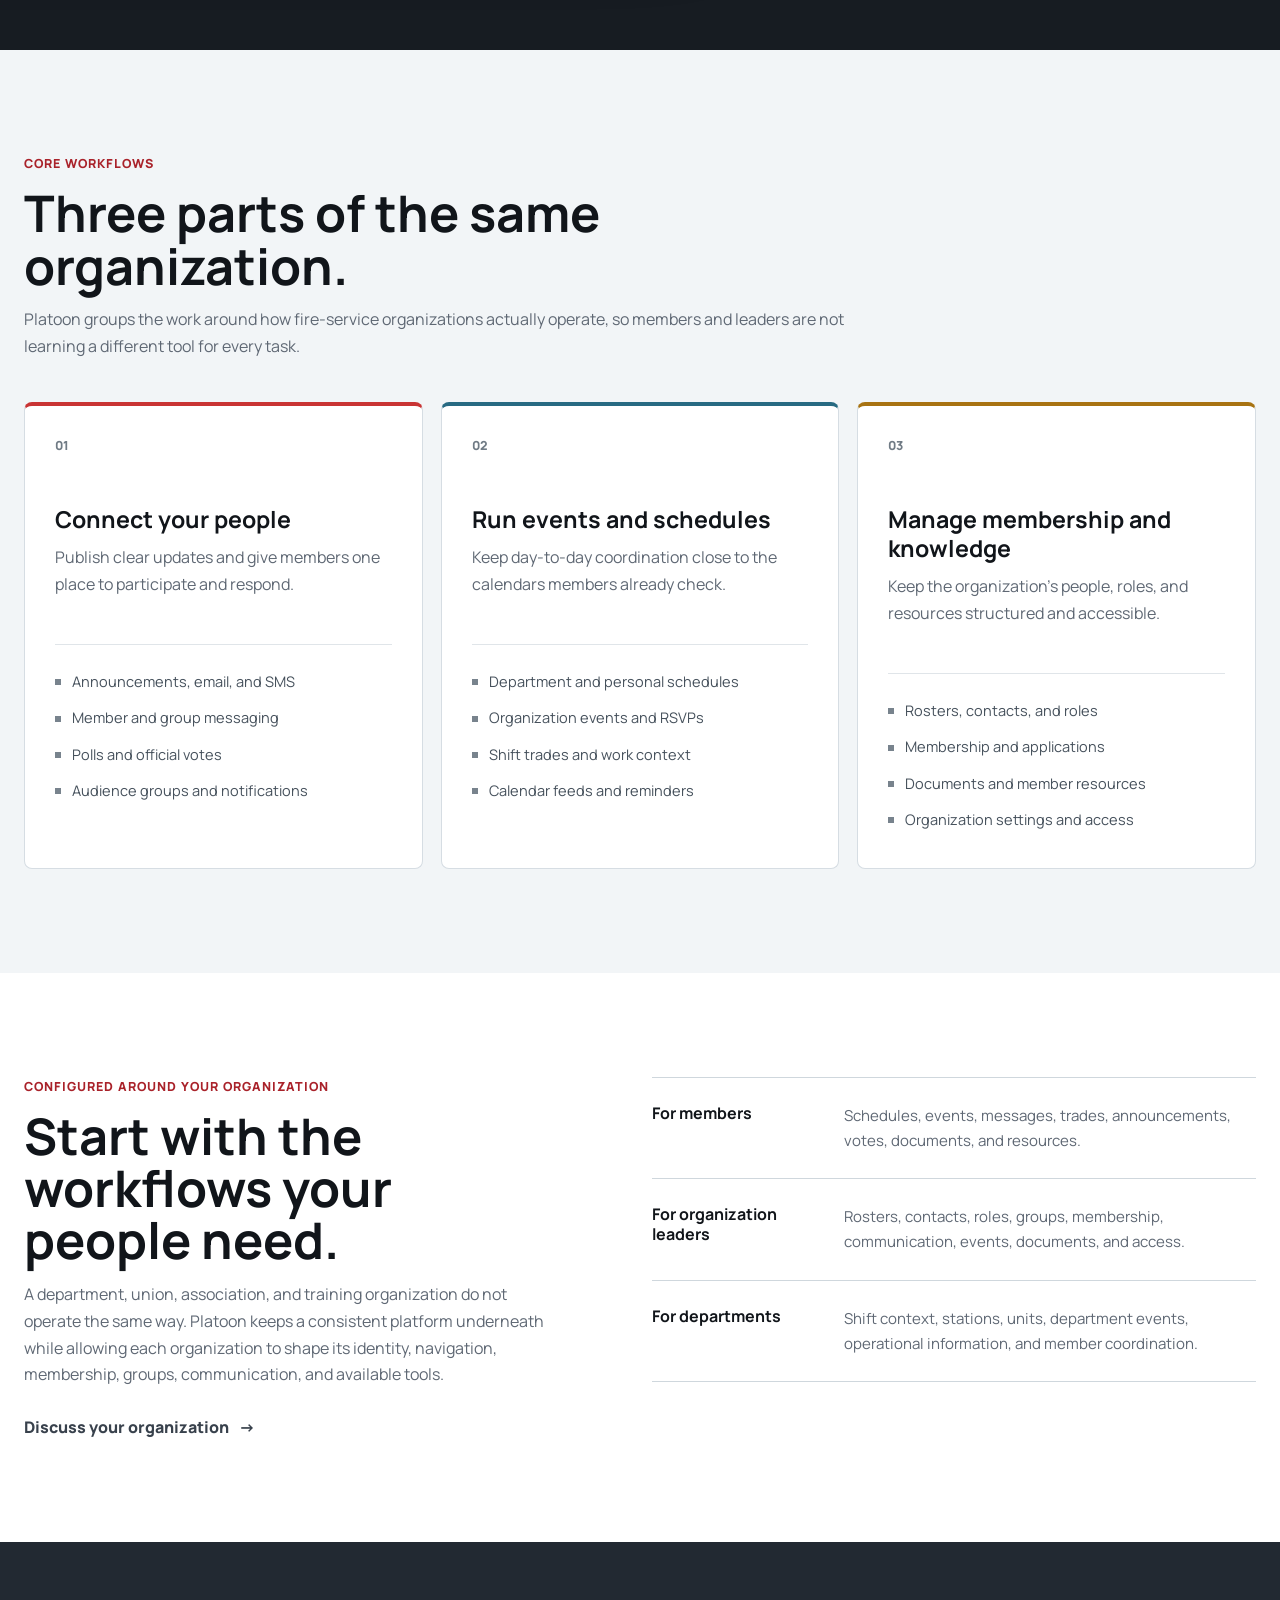
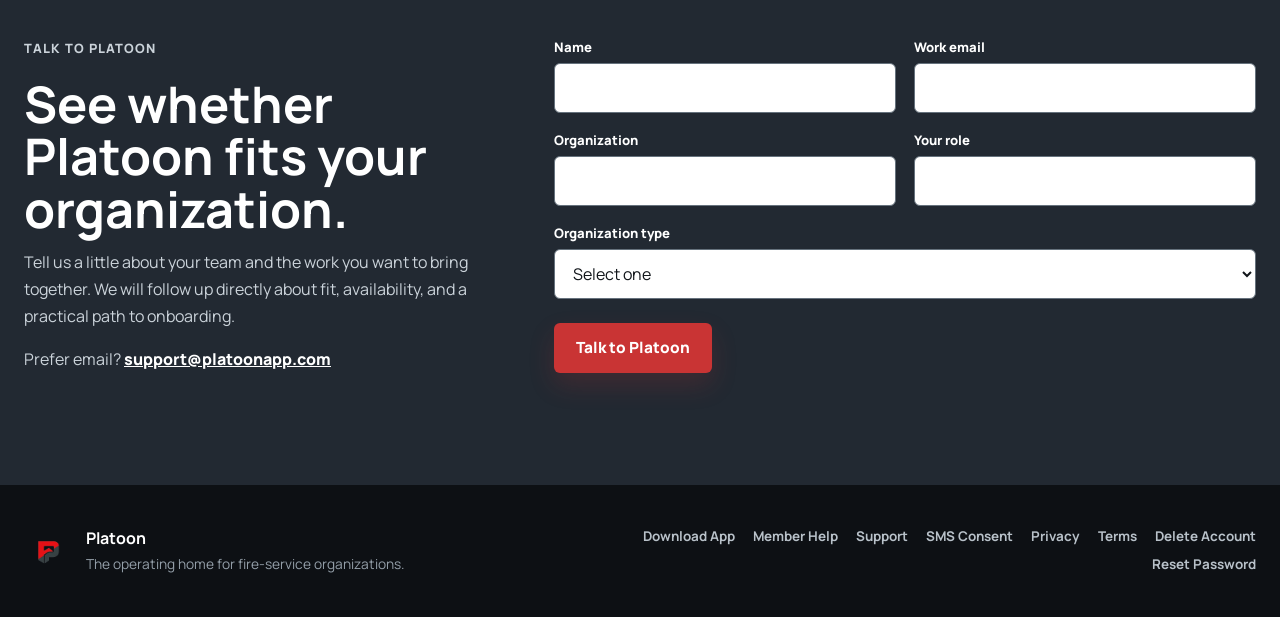
==== commit 2056a5c9: "Revamp Platoon public website Co-authored-by: Jake Hinsenkamp <jakehinsy@gmail.com> Signed-off-by: J" ====
--- a/index.html
+++ b/index.html
@@ -3,298 +3,371 @@
 <head>
   <meta charset="UTF-8">
   <meta name="viewport" content="width=device-width, initial-scale=1">
-  <title>Platoon | Software for Firefighter Unions</title>
+  <title>Platoon | The Operating Home for Fire-Service Organizations</title>
   <meta
     name="description"
-    content="Platoon is a member-first platform for firefighter schedules, communication, events, shift trading, and union operations."
+    content="Platoon brings communication, events, schedules, documents, rosters, membership, and organization administration into one practical platform for fire-service organizations."
   >
-  <meta property="og:title" content="Platoon | Software for Firefighter Unions">
+  <meta property="og:title" content="Platoon | The Operating Home for Fire-Service Organizations">
   <meta
     property="og:description"
-    content="Member-first software for firefighter schedules, communication, shift trading, voting, documents, and union operations."
+    content="Keep your fire-service organization connected, organized, and ready with a practical member app and administrative workspace."
   >
   <meta property="og:type" content="website">
   <link rel="preconnect" href="https://fonts.googleapis.com">
   <link rel="preconnect" href="https://fonts.gstatic.com" crossorigin>
   <link
-    href="https://fonts.googleapis.com/css2?family=Manrope:wght@400;500;600;700;800&display=swap"
+    href="https://fonts.googleapis.com/css2?family=Manrope:wght@400;500;600;700;800&amp;display=swap"
     rel="stylesheet"
   >
   <link rel="stylesheet" href="styles.css">
   <link rel="icon" type="image/png" href="/assets/images/favicon.png">
 </head>
-<body>
-  <div class="site-shell">
-    <header class="site-header">
+<body class="marketing-page">
+  <div class="site-shell marketing-shell">
+    <header class="site-header marketing-header">
       <a class="brand-link" href="/" aria-label="Platoon homepage">
         <img
           class="brand-lockup__logo"
           src="assets/images/platoon-logo.png"
           alt="Platoon"
-          width="220"
-          height="72"
+          width="1024"
+          height="1024"
         >
+        <span class="marketing-brand-name" aria-hidden="true">Platoon</span>
       </a>
 
-      <nav class="utility-nav" aria-label="Primary navigation">
+      <nav class="utility-nav marketing-nav" aria-label="Primary navigation">
         <a href="#platform">Platform</a>
-        <a href="#product">Product</a>
-        <a href="#features">Features</a>
-        <a href="/download/">Download App</a>
-        <a href="/help/">Help</a>
-        <a href="/support/">Support</a>
+        <a href="#workflows">Workflows</a>
+        <a href="#organizations">Organizations</a>
+        <a class="marketing-nav__utility" href="/help/">Member Help</a>
+        <a class="button button--primary marketing-nav__cta" href="#contact">Talk to Platoon</a>
       </nav>
+
+      <details class="mobile-nav">
+        <summary title="Open navigation">
+          <span aria-hidden="true">&#9776;</span>
+          <span class="sr-only">Open navigation</span>
+        </summary>
+        <nav aria-label="Mobile navigation">
+          <a href="#platform">Platform</a>
+          <a href="#workflows">Workflows</a>
+          <a href="#organizations">Organizations</a>
+          <a href="/help/">Member Help</a>
+          <a href="/download/">Download App</a>
+          <a href="#contact">Talk to Platoon</a>
+        </nav>
+      </details>
     </header>
 
     <main>
-      <section class="hero" aria-labelledby="hero-title">
-        <div class="hero__copy">
-          <p class="eyebrow">Member-first firefighter union software</p>
-          <h1 id="hero-title">One platform for firefighter schedules, communication, and union operations.</h1>
-          <p class="hero__lede">
-            Platoon starts with the tools members use every shift and every week: calendars,
-            events, messaging, and shift trades. From there, unions and departments can add
-            announcements, voting, documents, audience groups, and leadership workflows.
-          </p>
-          <div class="hero__actions">
-            <a class="button button--primary" href="#waitlist">Request Early Access</a>
-            <a class="button button--secondary" href="mailto:support@platoonapp.com">Talk to Platoon</a>
-          </div>
-          <dl class="proof-row" aria-label="Platform summary">
-            <div>
-              <dt>Built for</dt>
-              <dd>Firefighter unions and departments</dd>
-            </div>
-            <div>
-              <dt>Member first</dt>
-              <dd>Calendars, trades, events, messages</dd>
-            </div>
-            <div>
-              <dt>Leadership ready</dt>
-              <dd>Announcements, voting, docs, groups</dd>
-            </div>
-          </dl>
-        </div>
-
-        <figure class="hero__visual product-hero" aria-label="Mobile Platoon product preview">
-          <img
-            src="assets/images/product/union-home-phone.png"
-            alt="Platoon mobile union home screen with announcements, events, polls, votes, and member resources"
-            width="895"
-            height="1758"
-          >
-        </figure>
-      </section>
-
-      <section class="section section--summary" id="platform" aria-labelledby="platform-title">
-        <div class="section-heading">
-          <p class="section-label">Platform</p>
-          <h2 id="platform-title">Adoption starts with the member experience.</h2>
-          <p>
-            When members open Platoon for calendars, events, messages, and trades, union leaders
-            gain a reliable channel for the broader work: communication, voting, documents,
-            groups, and department-wide coordination.
-          </p>
-        </div>
-        <div class="summary-grid">
-          <article class="summary-card">
-            <span class="card-icon" aria-hidden="true">01</span>
-            <h3>Everyday member workflows</h3>
-            <p>Members come back for practical mobile tools: schedules, events, messaging, and shift trading.</p>
-          </article>
-          <article class="summary-card">
-            <span class="card-icon" aria-hidden="true">02</span>
-            <h3>Communication that reaches people</h3>
-            <p>Once the app is part of the routine, announcements, polls, email, and SMS have a stronger home.</p>
-          </article>
-          <article class="summary-card">
-            <span class="card-icon" aria-hidden="true">03</span>
-            <h3>Leadership infrastructure</h3>
-            <p>Union leaders can manage voting, documents, recommendations, audience groups, and admin work.</p>
-          </article>
-        </div>
-      </section>
-
-      <section class="section two-column" aria-labelledby="audience-title">
-        <div class="section-heading">
-          <p class="section-label">Two-sided value</p>
-          <h2 id="audience-title">Members use it first. Leadership builds on it.</h2>
-        </div>
-        <div class="audience-panel">
-          <article>
-            <h3>For members</h3>
-            <ul class="check-list">
-              <li>Check firefighter schedules and union calendars from the same mobile app.</li>
-              <li>Find upcoming events, messages, and shift trade activity without digging through threads.</li>
-              <li>Stay connected to the union or department through tools they already have a reason to open.</li>
+      <section class="marketing-hero" aria-labelledby="hero-title">
+        <div class="marketing-container marketing-hero__inner">
+          <div class="marketing-hero__copy">
+            <p class="marketing-kicker">The operating home for fire-service organizations</p>
+            <h1 id="hero-title">Keep your organization connected, organized, and ready.</h1>
+            <p class="marketing-hero__lede">
+              Platoon brings communication, events, schedules, documents, rosters, and organization
+              administration into one practical platform, with a mobile experience members have a reason to use.
+            </p>
+            <div class="marketing-hero__actions">
+              <a class="button button--primary button--large" href="#contact">Talk to Platoon</a>
+              <a class="button button--on-dark button--large" href="#platform">See the platform</a>
+            </div>
+          </div>
+
+          <figure class="marketing-hero__product" aria-label="Platoon member app and administrative workspace">
+            <img
+              class="marketing-hero__dashboard"
+              src="assets/images/product/union-admin-dashboard.png"
+              alt="Platoon organization admin dashboard with communication, events, membership, and document tools"
+              width="1516"
+              height="1012"
+            >
+            <img
+              class="marketing-hero__phone"
+              src="assets/images/product/union-home-phone.png"
+              alt="Platoon mobile organization home with events, announcements, polls, votes, and member resources"
+              width="788"
+              height="1727"
+            >
+          </figure>
+        </div>
+      </section>
+
+      <section class="audience-band" aria-label="Organizations Platoon supports">
+        <div class="marketing-container audience-band__inner">
+          <p>Built for the people who keep fire-service organizations moving.</p>
+          <ul>
+            <li>Departments</li>
+            <li>Unions</li>
+            <li>Associations</li>
+            <li>Training organizations</li>
+          </ul>
+        </div>
+      </section>
+
+      <section class="marketing-section organization-home" id="platform" aria-labelledby="organization-home-title">
+        <div class="marketing-container organization-home__grid">
+          <div class="marketing-section-heading">
+            <p class="section-label">One dependable home</p>
+            <h2 id="organization-home-title">The work is connected. Your tools should be too.</h2>
+          </div>
+          <div class="organization-home__body">
+            <p class="organization-home__lede">
+              Important updates, calendars, member records, documents, and event details often live in
+              different places. Platoon gives your organization one clear operating layer without asking
+              members to abandon the practical tools they use every shift.
+            </p>
+            <dl class="before-after">
+              <div>
+                <dt>Instead of</dt>
+                <dd>Scattered texts, email chains, spreadsheets, shared drives, and disconnected calendars.</dd>
+              </div>
+              <div>
+                <dt>With Platoon</dt>
+                <dd>One member experience backed by structured communication, membership, events, and knowledge.</dd>
+              </div>
+            </dl>
+          </div>
+        </div>
+      </section>
+
+      <section class="product-story product-story--member" id="product" aria-labelledby="member-experience-title">
+        <div class="marketing-container product-story__grid">
+          <div class="product-story__copy">
+            <p class="section-label">Member experience</p>
+            <h2 id="member-experience-title">Useful on shift. Valuable to the organization.</h2>
+            <p>
+              Members return for their schedule, events, messages, trades, announcements, and resources.
+              That daily usefulness gives official organization communication a dependable place to land.
+            </p>
+            <ul class="signal-list">
+              <li><strong>Personal context</strong><span>Schedules, work notes, events, and trade activity stay close together.</span></li>
+              <li><strong>Focused communication</strong><span>Members can find the right update without searching across unrelated threads.</span></li>
+              <li><strong>Organization access</strong><span>One account can connect a member to the organizations and departments they belong to.</span></li>
             </ul>
-          </article>
-          <article>
-            <h3>For union leaders</h3>
-            <ul class="check-list">
-              <li>Send announcements by audience group, station, platoon, committee, or membership segment.</li>
-              <li>Coordinate official votes, documents, recommendations, and member input.</li>
-              <li>Use the leadership dashboard to manage communications and keep operational work visible.</li>
-            </ul>
-          </article>
-        </div>
-      </section>
-
-      <section class="section" id="product" aria-labelledby="product-title">
-        <div class="section-heading section-heading--center">
-          <p class="section-label">Product views</p>
-          <h2 id="product-title">The member app stays practical. The dashboard supports the organization.</h2>
-          <p>
-            The mobile experience leads with the workflows firefighters use most. Leadership tools
-            build on that adoption with structured communication, groups, documents, and admin visibility.
-          </p>
-        </div>
-
-        <div class="product-grid">
-          <article class="product-card product-card--phone">
-            <div class="product-card__copy">
-              <p class="product-label">Mobile calendar</p>
-              <h3>Schedules and events members can check without changing tools.</h3>
-            </div>
+          </div>
+          <figure class="product-story__visual product-story__visual--phones">
             <img
-              class="product-phone-image"
+              class="product-story__calendar"
               src="assets/images/product/calendar-phone.png"
-              alt="Platoon mobile calendar showing shift context, union events, and a selected-day schedule"
-              width="876"
-              height="1796"
+              alt="Platoon mobile calendar showing a fire-service schedule, events, and work details"
+              width="808"
+              height="1725"
               loading="lazy"
             >
-          </article>
-
-          <article class="product-card product-card--phone">
-            <div class="product-card__copy">
-              <p class="product-label">Union home</p>
-              <h3>A simple hub for announcements, polls, votes, documents, and resources.</h3>
-            </div>
             <img
-              class="product-phone-image"
+              class="product-story__home"
               src="assets/images/product/union-home-phone.png"
-              alt="Platoon mobile union home screen with events, announcements, polls, official votes, recommendations, and documents"
-              width="895"
-              height="1758"
+              alt="Platoon mobile organization home with member events and communication tools"
+              width="788"
+              height="1727"
               loading="lazy"
             >
-          </article>
-
-          <article class="product-card product-card--phone">
-            <div class="product-card__copy">
-              <p class="product-label">Recommendations</p>
-              <h3>Member resources and recommendations alongside the daily workflows.</h3>
-            </div>
+          </figure>
+        </div>
+      </section>
+
+      <section class="product-story product-story--admin" aria-labelledby="admin-workspace-title">
+        <div class="marketing-container product-story__grid product-story__grid--reverse">
+          <figure class="product-story__visual product-story__visual--dashboard">
             <img
-              class="product-phone-image"
-              src="assets/images/product/market-phone.png"
-              alt="Platoon mobile recommendations screen for union member resources and trusted local services"
-              width="873"
-              height="1800"
+              src="assets/images/product/union-admin-dashboard.png"
+              alt="Platoon administrative workspace showing organization activity, communications, events, and members"
+              width="1516"
+              height="1012"
               loading="lazy"
             >
-          </article>
-
-          <article class="product-card product-card--dashboard">
-            <div class="product-card__copy">
-              <p class="product-label">Leadership dashboard</p>
-              <h3>Admin tools for communication, events, groups, and member operations.</h3>
-            </div>
-            <div class="dashboard-image-frame">
-              <img
-                src="assets/images/product/union-admin-dashboard.png"
-                alt="Platoon union admin dashboard showing communications, events, member groups, and leadership tools"
-                width="1536"
-                height="1024"
-                loading="lazy"
-              >
-            </div>
-          </article>
-        </div>
-      </section>
-
-      <section class="section" id="features" aria-labelledby="features-title">
-        <div class="section-heading">
-          <p class="section-label">Capabilities</p>
-          <h2 id="features-title">Everyday adoption, then broader union operations.</h2>
-        </div>
-        <div class="feature-grid">
-          <article><h3>Calendars</h3><p>Shared schedules for personal, union, station, and platoon activity.</p></article>
-          <article><h3>Shift trading</h3><p>Keep trade requests close to schedules, events, and member coordination.</p></article>
-          <article><h3>Events</h3><p>Manage meetings, training nights, fundraisers, and member participation.</p></article>
-          <article><h3>Messaging</h3><p>Give members a focused place for communication tied to the rest of the app.</p></article>
-          <article><h3>Announcements</h3><p>Publish operational and union updates without relying on scattered threads.</p></article>
-          <article><h3>Email and SMS</h3><p>Reach members through app, email, and text messaging when urgency requires it.</p></article>
-          <article><h3>Polls</h3><p>Collect member input before decisions become long message chains.</p></article>
-          <article><h3>Official voting</h3><p>Support structured votes for union business with a clear member experience.</p></article>
-          <article><h3>Documents</h3><p>Make contracts, forms, meeting notes, and references easier to find.</p></article>
-          <article><h3>Audience groups</h3><p>Target communications by station, platoon, committee, role, or custom group.</p></article>
-          <article><h3>Recommendations</h3><p>Share trusted member resources and vetted recommendations.</p></article>
-          <article><h3>Admin dashboard</h3><p>Give union leadership a practical place to review activity and send updates.</p></article>
-        </div>
-      </section>
-
-      <section class="section cta-section" id="waitlist" aria-labelledby="waitlist-heading">
-        <div>
-          <p class="section-label">Early access</p>
-          <h2 id="waitlist-heading">Adopt a platform members have a reason to open.</h2>
-          <p>
-            Tell us where Platoon could support your union or department. We will follow up with
-            availability, onboarding details, and the member workflows that fit your organization.
-          </p>
-        </div>
-
-        <form
-          class="waitlist-form"
-          action="https://formspree.io/f/xkoqjzdq"
-          method="POST"
-          novalidate
-        >
-          <label class="sr-only" for="email">Email address</label>
-          <input
-            id="email"
-            name="email"
-            type="email"
-            autocomplete="email"
-            inputmode="email"
-            placeholder="Email address"
-            required
+          </figure>
+          <div class="product-story__copy">
+            <p class="section-label">Administrative workspace</p>
+            <h2 id="admin-workspace-title">Give leaders control without adding more busywork.</h2>
+            <p>
+              The administrative workspace turns member activity into manageable organization workflows.
+              Leaders can reach the right people, maintain rosters and groups, publish events, and keep
+              important resources visible from one place.
+            </p>
+            <ul class="signal-list signal-list--light">
+              <li><strong>Target the right audience</strong><span>Organize communication by station, platoon, committee, role, or custom group.</span></li>
+              <li><strong>Keep records current</strong><span>Manage contacts, membership, roles, and organization access in a consistent workflow.</span></li>
+              <li><strong>See what needs attention</strong><span>Bring events, communication, and member administration into one operational view.</span></li>
+            </ul>
+          </div>
+        </div>
+      </section>
+
+      <section class="marketing-section workflow-section" id="workflows" aria-labelledby="workflows-title">
+        <div class="marketing-container">
+          <span class="anchor-target" id="features" aria-hidden="true"></span>
+          <div class="marketing-section-heading marketing-section-heading--wide">
+            <p class="section-label">Core workflows</p>
+            <h2 id="workflows-title">Three parts of the same organization.</h2>
+            <p>
+              Platoon groups the work around how fire-service organizations actually operate, so members
+              and leaders are not learning a different tool for every task.
+            </p>
+          </div>
+
+          <div class="workflow-grid">
+            <article class="workflow-card workflow-card--red">
+              <p class="workflow-card__number" aria-hidden="true">01</p>
+              <h3>Connect your people</h3>
+              <p>Publish clear updates and give members one place to participate and respond.</p>
+              <ul>
+                <li>Announcements, email, and SMS</li>
+                <li>Member and group messaging</li>
+                <li>Polls and official votes</li>
+                <li>Audience groups and notifications</li>
+              </ul>
+            </article>
+
+            <article class="workflow-card workflow-card--blue">
+              <p class="workflow-card__number" aria-hidden="true">02</p>
+              <h3>Run events and schedules</h3>
+              <p>Keep day-to-day coordination close to the calendars members already check.</p>
+              <ul>
+                <li>Department and personal schedules</li>
+                <li>Organization events and RSVPs</li>
+                <li>Shift trades and work context</li>
+                <li>Calendar feeds and reminders</li>
+              </ul>
+            </article>
+
+            <article class="workflow-card workflow-card--gold">
+              <p class="workflow-card__number" aria-hidden="true">03</p>
+              <h3>Manage membership and knowledge</h3>
+              <p>Keep the organization’s people, roles, and resources structured and accessible.</p>
+              <ul>
+                <li>Rosters, contacts, and roles</li>
+                <li>Membership and applications</li>
+                <li>Documents and member resources</li>
+                <li>Organization settings and access</li>
+              </ul>
+            </article>
+          </div>
+        </div>
+      </section>
+
+      <section class="marketing-section fit-section" id="organizations" aria-labelledby="fit-title">
+        <div class="marketing-container fit-section__grid">
+          <div class="marketing-section-heading">
+            <p class="section-label">Configured around your organization</p>
+            <h2 id="fit-title">Start with the workflows your people need.</h2>
+            <p>
+              A department, union, association, and training organization do not operate the same way.
+              Platoon keeps a consistent platform underneath while allowing each organization to shape
+              its identity, navigation, membership, groups, communication, and available tools.
+            </p>
+            <a class="text-link text-link--arrow" href="#contact">Discuss your organization</a>
+          </div>
+
+          <div class="capability-groups" aria-label="Platoon capability groups">
+            <div>
+              <h3>For members</h3>
+              <p>Schedules, events, messages, trades, announcements, votes, documents, and resources.</p>
+            </div>
+            <div>
+              <h3>For organization leaders</h3>
+              <p>Rosters, contacts, roles, groups, membership, communication, events, documents, and access.</p>
+            </div>
+            <div>
+              <h3>For departments</h3>
+              <p>Shift context, stations, units, department events, operational information, and member coordination.</p>
+            </div>
+          </div>
+        </div>
+      </section>
+
+      <section class="contact-section" id="contact" aria-labelledby="contact-title">
+        <div class="marketing-container contact-section__grid">
+          <div>
+            <p class="marketing-kicker">Talk to Platoon</p>
+            <h2 id="contact-title">See whether Platoon fits your organization.</h2>
+            <p>
+              Tell us a little about your team and the work you want to bring together. We will follow up
+              directly about fit, availability, and a practical path to onboarding.
+            </p>
+            <p class="contact-section__direct">
+              Prefer email? <a href="mailto:support@platoonapp.com">support@platoonapp.com</a>
+            </p>
+          </div>
+
+          <form
+            class="waitlist-form prospect-form"
+            action="https://formspree.io/f/xkoqjzdq"
+            method="POST"
+            novalidate
           >
-          <button type="submit" class="button button--primary">Request Early Access</button>
-          <p class="form-status" id="form-status" role="status" aria-live="polite"></p>
-        </form>
+            <div class="form-field">
+              <label for="name">Name</label>
+              <input id="name" name="name" type="text" autocomplete="name" required>
+            </div>
+            <div class="form-field">
+              <label for="email">Work email</label>
+              <input id="email" name="email" type="email" autocomplete="email" inputmode="email" required>
+            </div>
+            <div class="form-field">
+              <label for="organization">Organization</label>
+              <input id="organization" name="organization" type="text" autocomplete="organization" required>
+            </div>
+            <div class="form-field">
+              <label for="role">Your role</label>
+              <input id="role" name="role" type="text" autocomplete="organization-title" required>
+            </div>
+            <div class="form-field form-field--wide">
+              <label for="organization-type">Organization type</label>
+              <select id="organization-type" name="organization_type" required>
+                <option value="">Select one</option>
+                <option>Fire department</option>
+                <option>Firefighter union</option>
+                <option>Association</option>
+                <option>Training organization</option>
+                <option>Other fire-service organization</option>
+              </select>
+            </div>
+            <div class="prospect-form__footer form-field--wide">
+              <button type="submit" class="button button--primary button--large">Talk to Platoon</button>
+              <p class="form-status" id="form-status" role="status" aria-live="polite"></p>
+            </div>
+          </form>
+        </div>
       </section>
     </main>
 
-    <footer class="footer">
-      <div>
-        <img
-          class="footer-logo"
-          src="assets/images/platoon-logo.png"
-          alt="Platoon"
-          width="150"
-          height="49"
-        >
-        <p>Member-first software for firefighter unions and fire departments.</p>
+    <footer class="footer marketing-footer">
+      <div class="marketing-container marketing-footer__inner">
+        <div class="marketing-footer__brand">
+          <img
+            class="footer-logo"
+            src="assets/images/platoon-logo.png"
+            alt="Platoon"
+            width="1024"
+            height="1024"
+          >
+          <div>
+            <strong>Platoon</strong>
+            <p>The operating home for fire-service organizations.</p>
+          </div>
+        </div>
+        <nav aria-label="Footer navigation">
+          <a href="/download/">Download App</a>
+          <a href="/help/">Member Help</a>
+          <a href="/support/">Support</a>
+          <a href="/sms-consent/">SMS Consent</a>
+          <a href="/privacy/">Privacy</a>
+          <a href="/terms/">Terms</a>
+          <a href="/delete-account/">Delete Account</a>
+          <a href="/reset-password/">Reset Password</a>
+        </nav>
       </div>
-      <nav aria-label="Footer navigation">
-        <a href="/support/">Support</a>
-        <a href="/help/">Help</a>
-        <a href="/download/">Download App</a>
-        <a href="/sms-consent/">SMS Consent</a>
-        <a href="/privacy/">Privacy</a>
-        <a href="/terms/">Terms</a>
-        <a href="/delete-account/">Delete Account</a>
-        <a href="/reset-password/">Reset Password</a>
-        <a href="mailto:support@platoonapp.com">support@platoonapp.com</a>
-      </nav>
     </footer>
   </div>
 
   <script>
     (function () {
-      var form = document.querySelector(".waitlist-form");
+      var form = document.querySelector(".prospect-form");
       var status = document.getElementById("form-status");
 
       if (!form || !status) {
@@ -304,15 +377,24 @@
       form.addEventListener("submit", function (event) {
         event.preventDefault();
 
-        var emailInput = form.elements.email;
-        if (!emailInput || !emailInput.checkValidity()) {
-          status.textContent = "Enter a valid email address.";
+        if (!form.checkValidity()) {
+          form.reportValidity();
+          status.textContent = "Complete the required fields before submitting.";
           status.dataset.state = "error";
           return;
         }
 
-        status.textContent = "Submitting...";
+        var submitButton = form.querySelector('button[type="submit"]');
+        var formData = new FormData(form);
+        var payload = {};
+
+        formData.forEach(function (value, key) {
+          payload[key] = value;
+        });
+
+        status.textContent = "Sending...";
         status.dataset.state = "pending";
+        submitButton.disabled = true;
 
         fetch(form.action, {
           method: "POST",
@@ -320,7 +402,7 @@
             "Accept": "application/json",
             "Content-Type": "application/json"
           },
-          body: JSON.stringify({ email: emailInput.value })
+          body: JSON.stringify(payload)
         })
           .then(function (response) {
             if (!response.ok) {
@@ -328,12 +410,15 @@
             }
 
             form.reset();
-            status.textContent = "Thanks. You are on the early access list.";
+            status.textContent = "Thanks. We will be in touch.";
             status.dataset.state = "success";
           })
           .catch(function () {
             status.textContent = "Submission failed. Please try again or email support@platoonapp.com.";
             status.dataset.state = "error";
+          })
+          .finally(function () {
+            submitButton.disabled = false;
           });
       });
     }());
--- a/styles.css
+++ b/styles.css
@@ -578,6 +578,37 @@
   font-size: clamp(2.25rem, 8vw, 3.5rem);
 }
 
+.invite-handoff {
+  margin: 24px 0;
+  padding: 22px;
+  border: 1px solid #f0b8bd;
+  border-radius: var(--radius-lg);
+  background: #fff7f7;
+}
+
+.invite-handoff[hidden] {
+  display: none;
+}
+
+.invite-handoff h2 {
+  margin: 0 0 10px;
+  font-size: 1.35rem;
+}
+
+.invite-handoff p {
+  margin: 0 0 16px;
+  color: var(--muted-strong);
+}
+
+.invite-open-button {
+  width: 100%;
+}
+
+.invite-handoff .invite-handoff__note {
+  margin: 12px 0 0;
+  font-size: 0.88rem;
+}
+
 .download-options {
   display: flex;
   flex-wrap: wrap;
@@ -912,147 +943,218 @@
 .quick-start-card:hover,
 .quick-start-card:focus-visible,
 .help-anchor-panel a:hover,
-.help-anchor-panel a:focus-visible {
+.help-anchor-panel a:focus-visible,
+.calendar-help-nav a:hover,
+.calendar-help-nav a:focus-visible {
   border-color: var(--accent);
   box-shadow: var(--shadow);
   transform: translateY(-1px);
 }
 
-.visual-guide-section {
+.visual-guide-section,
+.calendar-help-section {
   background: linear-gradient(180deg, #ffffff 0%, var(--surface) 100%);
 }
 
-.guide-stack {
-  display: grid;
-  gap: 22px;
-}
-
-.guide-block {
-  display: grid;
-  gap: 22px;
+.help-tip {
+  display: inline-flex;
   align-items: center;
-  padding: 18px;
+  min-height: 40px;
+  margin: 0 0 22px;
+  padding: 0 14px;
+  border: 1px solid var(--border);
+  border-radius: var(--radius-sm);
+  background: var(--accent-soft);
+  color: var(--accent-strong);
+  font-size: 0.94rem;
+  font-weight: 800;
+}
+
+.calendar-help-nav {
+  display: grid;
+  gap: 12px;
+  margin-bottom: 30px;
+}
+
+.calendar-help-nav a {
+  display: flex;
+  align-items: center;
+  min-height: 56px;
+  padding: 14px 16px;
+  border: 1px solid var(--border);
+  border-radius: var(--radius-md);
+  background: #ffffff;
+  color: var(--text);
+  font-weight: 800;
+  text-decoration: none;
+  box-shadow: var(--shadow-soft);
+  transition: border-color 0.16s ease, transform 0.16s ease, box-shadow 0.16s ease;
+}
+
+.walkthrough-grid {
+  display: grid;
+  gap: 16px;
+}
+
+.walkthrough-card {
+  display: grid;
+  align-content: start;
+  gap: 10px;
+  min-height: 100%;
+  padding: 22px;
   border: 1px solid var(--border);
   border-radius: var(--radius-lg);
-  background: #ffffff;
+  background: var(--panel);
   box-shadow: var(--shadow-soft);
+}
+
+.walkthrough-card h3,
+.walkthrough-card p {
+  margin-bottom: 0;
+}
+
+.walkthrough-card .text-link,
+.walkthrough-card span {
+  margin-top: 4px;
+  font-weight: 800;
+}
+
+.walkthrough-card span {
+  color: var(--muted);
+}
+
+.walkthrough-card--coming-soon {
+  background: var(--panel-strong);
+}
+
+.guide-stack {
+  display: grid;
+  gap: 20px;
+}
+
+.guide-block {
+  display: grid;
+  gap: 24px;
+  align-items: center;
+  padding: 20px 0;
+  border-top: 1px solid rgba(223, 227, 232, 0.82);
+}
+
+.guide-block:nth-child(even) {
+  background: linear-gradient(90deg, rgba(247, 248, 250, 0.72), transparent 76%);
 }
 
 .guide-block__copy {
   max-width: 560px;
 }
 
-.screenshot-placeholder {
-  display: grid;
-  min-height: 420px;
+.screenshot-frame {
+  position: relative;
+  display: grid;
+  min-height: 430px;
   place-items: center;
-  padding: 26px 18px;
-  border: 1px dashed var(--border-strong);
+  padding: 28px 20px;
+  border: 1px solid #e6eaf0;
   border-radius: var(--radius-lg);
   background:
-    linear-gradient(135deg, rgba(201, 52, 52, 0.08), rgba(21, 23, 26, 0.02)),
+    radial-gradient(circle at 26% 12%, rgba(201, 52, 52, 0.08), transparent 34%),
+    linear-gradient(135deg, #ffffff 0%, #f6f8fa 100%),
     var(--surface);
-}
-
-.placeholder-phone {
-  display: grid;
-  gap: 16px;
-  width: min(100%, 250px);
-  min-height: 360px;
-  padding: 18px;
-  border: 10px solid #15171a;
-  border-radius: 28px;
+  overflow: hidden;
+}
+
+.screenshot-frame::before {
+  content: "";
+  position: absolute;
+  inset: 14px;
+  border: 1px solid rgba(223, 227, 232, 0.7);
+  border-radius: var(--radius-lg);
+  pointer-events: none;
+}
+
+.help-screenshot {
+  display: none;
+  position: relative;
+  z-index: 1;
+  width: min(100%, 310px);
+  height: auto;
+  max-height: 650px;
+  border: 1px solid rgba(17, 24, 39, 0.12);
+  border-radius: 22px;
+  object-fit: contain;
   background: #ffffff;
-  box-shadow: 0 24px 48px rgba(17, 24, 39, 0.14);
-}
-
-.placeholder-bar {
-  width: 58px;
-  height: 7px;
-  margin: 0 auto 4px;
+  box-shadow:
+    0 26px 54px rgba(17, 24, 39, 0.14),
+    0 2px 8px rgba(17, 24, 39, 0.08);
+}
+
+.screenshot-fallback {
+  display: grid;
+  position: relative;
+  z-index: 1;
+  width: min(100%, 272px);
+  min-height: 372px;
+  place-items: end center;
+  padding: 22px 18px 28px;
+  border: 8px solid #171a1f;
+  border-radius: 30px;
+  background:
+    linear-gradient(180deg, #ffffff 0%, #f7f8fa 100%),
+    #ffffff;
+  color: var(--muted-strong);
+  box-shadow:
+    0 26px 54px rgba(17, 24, 39, 0.14),
+    0 2px 8px rgba(17, 24, 39, 0.08);
+  text-align: center;
+}
+
+.screenshot-fallback::before {
+  content: "";
+  position: absolute;
+  top: 16px;
+  left: 50%;
+  width: 54px;
+  height: 6px;
   border-radius: 999px;
-  background: var(--border-strong);
-}
-
-.placeholder-calendar-grid {
-  display: grid;
-  grid-template-columns: repeat(7, 1fr);
-  gap: 6px;
-}
-
-.placeholder-calendar-grid span {
-  aspect-ratio: 1;
+  background: #d0d6dd;
+  transform: translateX(-50%);
+}
+
+.screenshot-fallback span {
+  display: inline-flex;
+  align-items: center;
+  justify-content: center;
+  min-height: 44px;
+  padding: 0 14px;
+  border: 1px solid var(--border);
   border-radius: var(--radius-sm);
-  background: var(--surface-strong);
-}
-
-.placeholder-calendar-grid .is-shift {
-  background: #dce8f8;
-}
-
-.placeholder-calendar-grid .is-event {
-  background: #f7e3aa;
-}
-
-.placeholder-calendar-grid .is-trade {
-  background: #dcefe3;
-}
-
-.placeholder-calendar-grid .is-selected {
-  background: var(--accent);
-}
-
-.placeholder-detail-card {
-  display: grid;
-  gap: 6px;
-  margin-top: auto;
-  padding: 14px;
-  border: 1px solid var(--border);
-  border-radius: var(--radius-md);
-  background: var(--panel-strong);
-}
-
-.placeholder-detail-card strong,
-.placeholder-detail-card span {
-  font-size: 0.86rem;
-}
-
-.placeholder-detail-card span {
-  color: var(--muted);
-}
-
-.placeholder-list,
-.placeholder-chat,
-.placeholder-notifications {
-  display: grid;
-  gap: 12px;
-  align-content: start;
-}
-
-.placeholder-list span,
-.placeholder-notifications span {
-  min-height: 48px;
-  border: 1px solid var(--border);
-  border-radius: var(--radius-md);
-  background: var(--panel-strong);
-}
-
-.placeholder-list span:nth-child(2),
-.placeholder-list--mixed span:nth-child(3),
-.placeholder-notifications span:nth-child(1) {
   background: var(--accent-soft);
-}
-
-.placeholder-chat span {
-  min-height: 42px;
-  border-radius: 18px;
-  background: var(--surface-strong);
-}
-
-.placeholder-chat span:nth-child(2),
-.placeholder-chat span:nth-child(4) {
-  margin-left: 42px;
-  background: var(--accent-soft);
+  color: var(--accent-strong);
+  font-size: 0.88rem;
+  font-weight: 900;
+}
+
+.screenshot-frame[data-state="loaded"] .help-screenshot {
+  display: block;
+}
+
+.screenshot-frame[data-state="loaded"] .screenshot-fallback {
+  display: none;
+}
+
+.back-link {
+  display: inline-flex;
+  align-items: center;
+  margin-top: 18px;
+  color: var(--muted-strong);
+  font-size: 0.92rem;
+  font-weight: 800;
+  text-decoration: none;
+}
+
+.back-link:hover,
+.back-link:focus-visible {
+  color: var(--accent-strong);
 }
 
 .faq-list {
@@ -1187,13 +1289,50 @@
     grid-template-columns: repeat(2, minmax(0, 1fr));
   }
 
+  .calendar-help-nav {
+    grid-template-columns: repeat(2, minmax(0, 1fr));
+  }
+
+  .walkthrough-grid {
+    grid-template-columns: repeat(2, minmax(0, 1fr));
+  }
+
   .guide-block {
-    grid-template-columns: minmax(280px, 0.85fr) minmax(0, 1fr);
-    padding: 24px;
-  }
-
-  .guide-block:nth-child(even) .screenshot-placeholder {
+    grid-template-columns: minmax(280px, 0.82fr) minmax(0, 1fr);
+    gap: 36px;
+    padding: 30px 0;
+  }
+
+  .screenshot-frame {
+    min-height: 370px;
+    padding: 22px 18px;
+  }
+
+  .help-screenshot {
+    width: min(100%, 270px);
+    max-height: 560px;
+  }
+
+  .screenshot-fallback {
+    width: min(100%, 236px);
+    min-height: 324px;
+  }
+
+  .guide-block__copy {
+    padding-right: 14px;
+  }
+
+  .guide-block:nth-child(even) .screenshot-frame {
     order: 2;
+  }
+
+  .guide-block:nth-child(even) {
+    background: linear-gradient(90deg, transparent 0%, rgba(247, 248, 250, 0.78) 24%, rgba(247, 248, 250, 0.5) 100%);
+  }
+
+  .guide-block:nth-child(even) .guide-block__copy {
+    padding-right: 0;
+    padding-left: 14px;
   }
 
   .tips-grid {
@@ -1217,6 +1356,14 @@
   }
 
   .quick-start-grid {
+    grid-template-columns: repeat(5, minmax(0, 1fr));
+  }
+
+  .calendar-help-nav {
+    grid-template-columns: repeat(3, minmax(0, 1fr));
+  }
+
+  .walkthrough-grid {
     grid-template-columns: repeat(5, minmax(0, 1fr));
   }
 }
@@ -1280,18 +1427,25 @@
     padding: 20px;
   }
 
-  .screenshot-placeholder {
+  .screenshot-frame {
     min-height: 360px;
     padding: 18px 12px;
   }
 
-  .placeholder-phone {
-    width: min(100%, 230px);
-    min-height: 320px;
+  .help-screenshot {
+    width: min(100%, 252px);
+    max-height: 540px;
+    border-radius: 20px;
+  }
+
+  .screenshot-fallback {
+    width: min(100%, 236px);
+    min-height: 322px;
   }
 
   .guide-block {
-    padding: 14px;
+    gap: 18px;
+    padding: 12px;
   }
 
   .text-link {
@@ -1306,3 +1460,1088 @@
     margin-top: 0;
   }
 }
+
+/* Public marketing homepage */
+.marketing-page {
+  --marketing-ink: #11151a;
+  --marketing-charcoal: #171c22;
+  --marketing-charcoal-soft: #222932;
+  --marketing-paper: #ffffff;
+  --marketing-cool: #f2f5f7;
+  --marketing-blue: #276a82;
+  --marketing-gold: #a87312;
+  background: var(--marketing-paper);
+}
+
+.marketing-page .marketing-shell {
+  width: 100%;
+  max-width: none;
+}
+
+.marketing-container,
+.marketing-header,
+.marketing-footer__inner {
+  width: min(calc(100% - 3rem), 1240px);
+  margin-right: auto;
+  margin-left: auto;
+}
+
+.marketing-header {
+  min-height: 82px;
+  padding: 14px 0;
+  border-bottom: 0;
+}
+
+.marketing-header .brand-link {
+  gap: 10px;
+  color: var(--marketing-ink);
+}
+
+.marketing-header .brand-lockup__logo {
+  width: 46px;
+}
+
+.marketing-brand-name {
+  font-size: 1.18rem;
+  font-weight: 800;
+}
+
+.marketing-nav {
+  align-items: center;
+  gap: 8px 24px;
+}
+
+.marketing-nav a {
+  color: #3e4853;
+  font-size: 0.9rem;
+}
+
+.marketing-nav__utility {
+  padding-left: 24px;
+  border-left: 1px solid #d7dde2;
+}
+
+.marketing-nav .marketing-nav__cta {
+  min-height: 42px;
+  padding: 0 16px;
+  color: #ffffff;
+}
+
+.marketing-nav .marketing-nav__cta:hover,
+.marketing-nav .marketing-nav__cta:focus-visible {
+  color: #ffffff;
+}
+
+.mobile-nav {
+  display: none;
+  position: relative;
+}
+
+.mobile-nav summary {
+  display: inline-flex;
+  align-items: center;
+  justify-content: center;
+  width: 44px;
+  height: 44px;
+  border: 1px solid #cfd6dc;
+  border-radius: 6px;
+  color: var(--marketing-ink);
+  cursor: pointer;
+  list-style: none;
+}
+
+.mobile-nav summary::-webkit-details-marker {
+  display: none;
+}
+
+.mobile-nav summary span[aria-hidden="true"] {
+  font-size: 1.3rem;
+  line-height: 1;
+}
+
+.mobile-nav nav {
+  position: absolute;
+  z-index: 20;
+  top: 52px;
+  right: 0;
+  display: grid;
+  width: min(82vw, 300px);
+  border: 1px solid #cfd6dc;
+  border-radius: 8px;
+  background: #ffffff;
+  box-shadow: var(--shadow);
+}
+
+.mobile-nav nav a {
+  padding: 14px 18px;
+  border-bottom: 1px solid #e2e7eb;
+  color: var(--marketing-ink);
+  font-weight: 700;
+  text-decoration: none;
+}
+
+.mobile-nav nav a:last-child {
+  border-bottom: 0;
+  background: var(--accent);
+  color: #ffffff;
+}
+
+.marketing-hero {
+  position: relative;
+  min-height: 650px;
+  overflow: hidden;
+  background: var(--marketing-charcoal);
+  color: #ffffff;
+}
+
+.marketing-hero::after {
+  position: absolute;
+  right: 0;
+  bottom: 0;
+  left: 0;
+  height: 1px;
+  background: rgba(255, 255, 255, 0.16);
+  content: "";
+}
+
+.marketing-hero__inner {
+  position: relative;
+  min-height: 650px;
+}
+
+.marketing-hero__copy {
+  position: relative;
+  z-index: 3;
+  width: min(55%, 670px);
+  padding: 92px 0 84px;
+}
+
+.marketing-kicker {
+  margin: 0 0 18px;
+  color: #ff7b79;
+  font-size: 0.8rem;
+  font-weight: 800;
+  letter-spacing: 0.08em;
+  text-transform: uppercase;
+}
+
+.marketing-hero h1 {
+  margin-bottom: 24px;
+  color: #ffffff;
+  font-size: 4.15rem;
+  line-height: 0.98;
+  letter-spacing: 0;
+}
+
+.marketing-hero__lede {
+  max-width: 61ch;
+  margin-bottom: 32px;
+  color: #dce2e7;
+  font-size: 1.08rem;
+}
+
+.marketing-hero__actions {
+  display: flex;
+  flex-wrap: wrap;
+  gap: 12px;
+}
+
+.button--large {
+  min-height: 50px;
+  padding: 0 21px;
+}
+
+.button--on-dark {
+  border-color: rgba(255, 255, 255, 0.42);
+  color: #ffffff;
+}
+
+.button--on-dark:hover,
+.button--on-dark:focus-visible {
+  border-color: #ffffff;
+  background: #ffffff;
+  color: var(--marketing-ink);
+}
+
+.marketing-hero__product {
+  position: absolute;
+  z-index: 1;
+  right: -92px;
+  bottom: -22px;
+  width: min(62vw, 820px);
+  height: 560px;
+  margin: 0;
+}
+
+.marketing-hero__dashboard {
+  position: absolute;
+  right: 0;
+  bottom: 58px;
+  width: 92%;
+  height: auto;
+  filter: drop-shadow(0 24px 50px rgba(0, 0, 0, 0.38));
+}
+
+.marketing-hero__phone {
+  position: absolute;
+  right: 9%;
+  bottom: -110px;
+  width: 27%;
+  height: auto;
+  filter: drop-shadow(0 20px 38px rgba(0, 0, 0, 0.4));
+}
+
+.audience-band {
+  background: #ffffff;
+  border-bottom: 1px solid #dce2e7;
+}
+
+.audience-band__inner {
+  display: flex;
+  gap: 32px;
+  align-items: center;
+  justify-content: space-between;
+  min-height: 112px;
+  padding: 24px 0;
+}
+
+.audience-band p {
+  max-width: 330px;
+  margin: 0;
+  color: var(--marketing-ink);
+  font-size: 0.98rem;
+  font-weight: 800;
+}
+
+.audience-band ul {
+  display: flex;
+  flex-wrap: wrap;
+  gap: 12px 30px;
+  justify-content: flex-end;
+  margin: 0;
+  padding: 0;
+  list-style: none;
+}
+
+.audience-band li {
+  position: relative;
+  padding-left: 17px;
+  color: #4d5864;
+  font-size: 0.94rem;
+  font-weight: 700;
+}
+
+.audience-band li::before {
+  position: absolute;
+  top: 0.68em;
+  left: 0;
+  width: 6px;
+  height: 6px;
+  background: var(--accent);
+  content: "";
+  transform: translateY(-50%);
+}
+
+.marketing-section {
+  padding: 104px 0;
+}
+
+.marketing-section-heading {
+  max-width: 630px;
+}
+
+.marketing-section-heading--wide {
+  max-width: 820px;
+  margin-bottom: 42px;
+}
+
+.anchor-target {
+  display: block;
+  position: relative;
+  top: -92px;
+  height: 0;
+  visibility: hidden;
+}
+
+.marketing-section h2,
+.product-story h2,
+.contact-section h2 {
+  color: var(--marketing-ink);
+  font-size: 3.15rem;
+  line-height: 1.04;
+  letter-spacing: 0;
+}
+
+.organization-home {
+  background: var(--marketing-cool);
+}
+
+.organization-home__grid {
+  display: grid;
+  grid-template-columns: minmax(0, 0.9fr) minmax(0, 1.1fr);
+  gap: 80px;
+  align-items: start;
+}
+
+.organization-home__body {
+  padding-top: 30px;
+}
+
+.organization-home__lede {
+  margin-bottom: 36px;
+  color: #333d47;
+  font-size: 1.16rem;
+}
+
+.before-after {
+  margin: 0;
+}
+
+.before-after div {
+  display: grid;
+  grid-template-columns: 108px minmax(0, 1fr);
+  gap: 18px;
+  padding: 20px 0;
+  border-top: 1px solid #cfd7dd;
+}
+
+.before-after div:last-child {
+  border-bottom: 1px solid #cfd7dd;
+}
+
+.before-after dt {
+  color: var(--accent-strong);
+  font-size: 0.78rem;
+  font-weight: 800;
+  letter-spacing: 0.06em;
+  text-transform: uppercase;
+}
+
+.before-after dd {
+  margin: 0;
+  color: var(--marketing-ink);
+  font-weight: 700;
+}
+
+.product-story {
+  overflow: hidden;
+}
+
+.product-story--member {
+  background: #ffffff;
+}
+
+.product-story--admin {
+  background: var(--marketing-charcoal);
+  color: #ffffff;
+}
+
+.product-story__grid {
+  display: grid;
+  grid-template-columns: minmax(0, 0.86fr) minmax(0, 1.14fr);
+  gap: 72px;
+  align-items: center;
+  min-height: 720px;
+  padding: 96px 0;
+}
+
+.product-story__grid--reverse {
+  grid-template-columns: minmax(0, 1.22fr) minmax(0, 0.78fr);
+}
+
+.product-story__copy > p:not(.section-label) {
+  margin-bottom: 30px;
+  color: #56616c;
+  font-size: 1.06rem;
+}
+
+.product-story--admin h2 {
+  color: #ffffff;
+}
+
+.product-story--admin .product-story__copy > p:not(.section-label) {
+  color: #cbd3da;
+}
+
+.product-story__visual {
+  position: relative;
+  margin: 0;
+}
+
+.product-story__visual--phones {
+  height: 610px;
+}
+
+.product-story__visual--phones img {
+  position: absolute;
+  bottom: -120px;
+  width: min(53%, 330px);
+  height: auto;
+  filter: drop-shadow(0 22px 38px rgba(17, 21, 26, 0.19));
+}
+
+.product-story__calendar {
+  left: 5%;
+}
+
+.product-story__home {
+  right: 4%;
+  z-index: 2;
+}
+
+.product-story__visual--dashboard img {
+  width: 120%;
+  height: auto;
+  max-width: none;
+  margin-left: -23%;
+  filter: drop-shadow(0 26px 52px rgba(0, 0, 0, 0.42));
+}
+
+.signal-list {
+  margin: 0;
+  padding: 0;
+  list-style: none;
+}
+
+.signal-list li {
+  display: grid;
+  grid-template-columns: 150px minmax(0, 1fr);
+  gap: 18px;
+  padding: 17px 0;
+  border-top: 1px solid #dce2e7;
+}
+
+.signal-list li:last-child {
+  border-bottom: 1px solid #dce2e7;
+}
+
+.signal-list strong {
+  color: var(--marketing-ink);
+  font-size: 0.93rem;
+  line-height: 1.55;
+}
+
+.signal-list span {
+  color: #65707b;
+  font-size: 0.91rem;
+  line-height: 1.55;
+}
+
+.signal-list--light li {
+  border-color: #3a444f;
+}
+
+.signal-list--light strong {
+  color: #ffffff;
+}
+
+.signal-list--light span {
+  color: #b8c2ca;
+}
+
+.workflow-section {
+  background: var(--marketing-cool);
+}
+
+.workflow-grid {
+  display: grid;
+  grid-template-columns: repeat(3, minmax(0, 1fr));
+  gap: 18px;
+}
+
+.workflow-card {
+  min-height: 420px;
+  padding: 30px;
+  border: 1px solid #d6dde3;
+  border-top-width: 4px;
+  border-radius: 8px;
+  background: #ffffff;
+}
+
+.workflow-card--red {
+  border-top-color: var(--accent);
+}
+
+.workflow-card--blue {
+  border-top-color: var(--marketing-blue);
+}
+
+.workflow-card--gold {
+  border-top-color: var(--marketing-gold);
+}
+
+.workflow-card__number {
+  margin-bottom: 48px;
+  color: #707b85;
+  font-size: 0.78rem;
+  font-weight: 800;
+}
+
+.workflow-card h3 {
+  color: var(--marketing-ink);
+  font-size: 1.45rem;
+}
+
+.workflow-card > p:not(.workflow-card__number) {
+  min-height: 82px;
+}
+
+.workflow-card ul {
+  margin: 18px 0 0;
+  padding: 18px 0 0;
+  border-top: 1px solid #e0e5e9;
+  list-style: none;
+}
+
+.workflow-card li {
+  position: relative;
+  padding: 6px 0 6px 17px;
+  color: #46515c;
+  font-size: 0.91rem;
+}
+
+.workflow-card li::before {
+  position: absolute;
+  top: 1.12em;
+  left: 0;
+  width: 6px;
+  height: 6px;
+  background: #78838d;
+  content: "";
+}
+
+.fit-section {
+  background: #ffffff;
+}
+
+.fit-section__grid {
+  display: grid;
+  grid-template-columns: minmax(0, 0.94fr) minmax(0, 1.06fr);
+  gap: 92px;
+  align-items: start;
+}
+
+.text-link--arrow {
+  display: inline-flex;
+  align-items: center;
+  margin-top: 12px;
+  text-align: left;
+}
+
+.text-link--arrow::after {
+  margin-left: 10px;
+  content: "\2192";
+}
+
+.capability-groups {
+  border-top: 1px solid #cfd7dd;
+}
+
+.capability-groups div {
+  display: grid;
+  grid-template-columns: minmax(140px, 0.58fr) minmax(0, 1.42fr);
+  gap: 24px;
+  padding: 25px 0;
+  border-bottom: 1px solid #cfd7dd;
+}
+
+.capability-groups h3,
+.capability-groups p {
+  margin: 0;
+}
+
+.capability-groups h3 {
+  color: var(--marketing-ink);
+  font-size: 1rem;
+}
+
+.capability-groups p {
+  font-size: 0.94rem;
+}
+
+.contact-section {
+  padding: 96px 0;
+  background: var(--marketing-charcoal-soft);
+  color: #ffffff;
+}
+
+.contact-section__grid {
+  display: grid;
+  grid-template-columns: minmax(0, 0.78fr) minmax(0, 1.22fr);
+  gap: 82px;
+  align-items: start;
+}
+
+.contact-section h2 {
+  color: #ffffff;
+}
+
+.contact-section p {
+  color: #cbd3da;
+}
+
+.contact-section__direct a {
+  color: #ffffff;
+  font-weight: 800;
+}
+
+.prospect-form {
+  display: grid;
+  grid-template-columns: repeat(2, minmax(0, 1fr));
+  gap: 18px;
+}
+
+.form-field {
+  display: grid;
+  gap: 7px;
+}
+
+.form-field--wide {
+  grid-column: 1 / -1;
+}
+
+.form-field label {
+  color: #ffffff;
+  font-size: 0.82rem;
+  font-weight: 800;
+}
+
+.prospect-form input,
+.prospect-form select {
+  width: 100%;
+  min-height: 50px;
+  padding: 0 14px;
+  border: 1px solid #66727d;
+  border-radius: 6px;
+  background: #ffffff;
+  color: var(--marketing-ink);
+  font: inherit;
+}
+
+.prospect-form input:focus-visible,
+.prospect-form select:focus-visible,
+.mobile-nav summary:focus-visible {
+  outline: 3px solid #ff9997;
+  outline-offset: 2px;
+}
+
+.prospect-form__footer {
+  display: grid;
+  grid-template-columns: auto minmax(0, 1fr);
+  gap: 18px;
+  align-items: center;
+  padding-top: 6px;
+}
+
+.prospect-form .form-status {
+  min-height: 24px;
+  margin: 0;
+  color: #dce2e7;
+}
+
+.prospect-form .form-status[data-state="success"] {
+  color: #8be0ad;
+}
+
+.prospect-form .form-status[data-state="error"] {
+  color: #ffaaa8;
+}
+
+.marketing-footer {
+  display: block;
+  padding: 42px 0;
+  border-top: 0;
+  background: #0d1014;
+}
+
+.marketing-footer__inner {
+  display: grid;
+  grid-template-columns: minmax(0, 1fr) minmax(0, 1.5fr);
+  gap: 48px;
+  align-items: start;
+}
+
+.marketing-footer__brand {
+  display: flex;
+  gap: 14px;
+  align-items: center;
+}
+
+.marketing-footer .footer-logo {
+  width: 48px;
+  margin: 0;
+}
+
+.marketing-footer strong {
+  color: #ffffff;
+  font-size: 1rem;
+}
+
+.marketing-footer p {
+  margin: 3px 0 0;
+  color: #949fa9;
+  font-size: 0.86rem;
+}
+
+.marketing-footer nav {
+  max-width: none;
+  justify-content: flex-end;
+}
+
+.marketing-footer a {
+  color: #b8c1c9;
+  font-size: 0.84rem;
+}
+
+.walkthrough-rebuild__inner {
+  display: grid;
+  grid-template-columns: minmax(0, 1fr) auto;
+  gap: 52px;
+  align-items: end;
+  padding: 38px;
+  border: 1px solid var(--border-strong);
+  border-left: 5px solid var(--accent);
+  border-radius: 8px;
+  background: var(--surface);
+}
+
+.walkthrough-rebuild__inner h2 {
+  max-width: 720px;
+}
+
+.walkthrough-rebuild__inner p:not(.section-label) {
+  max-width: 68ch;
+  margin-bottom: 0;
+}
+
+.walkthrough-rebuild .help-support-actions {
+  min-width: 220px;
+}
+
+@media (max-width: 1099px) {
+  .marketing-nav {
+    gap: 8px 15px;
+  }
+
+  .marketing-nav__utility {
+    padding-left: 15px;
+  }
+
+  .marketing-hero h1 {
+    font-size: 3.55rem;
+  }
+
+  .marketing-hero__product {
+    right: -125px;
+    width: 68vw;
+  }
+
+  .product-story__grid,
+  .product-story__grid--reverse {
+    gap: 42px;
+  }
+
+  .fit-section__grid {
+    gap: 58px;
+  }
+}
+
+@media (max-width: 899px) {
+  .marketing-nav {
+    display: none;
+  }
+
+  .mobile-nav {
+    display: block;
+  }
+
+  .marketing-hero__copy {
+    width: min(64%, 580px);
+  }
+
+  .marketing-hero__product {
+    right: -190px;
+    width: 78vw;
+  }
+
+  .organization-home__grid,
+  .fit-section__grid,
+  .contact-section__grid {
+    grid-template-columns: 1fr;
+    gap: 38px;
+  }
+
+  .organization-home__body {
+    padding-top: 0;
+  }
+
+  .product-story__grid,
+  .product-story__grid--reverse {
+    grid-template-columns: 1fr;
+    min-height: 0;
+    padding: 76px 0;
+  }
+
+  .product-story--member .product-story__copy {
+    max-width: 680px;
+  }
+
+  .product-story__visual--phones {
+    height: 580px;
+  }
+
+  .product-story__visual--phones img {
+    bottom: -170px;
+    width: min(43%, 300px);
+  }
+
+  .product-story__visual--dashboard {
+    order: 2;
+  }
+
+  .product-story__visual--dashboard img {
+    width: 108%;
+    margin: 0 -4%;
+  }
+
+  .workflow-grid {
+    grid-template-columns: 1fr;
+  }
+
+  .workflow-card {
+    min-height: 0;
+  }
+
+  .workflow-card__number {
+    margin-bottom: 24px;
+  }
+
+  .workflow-card > p:not(.workflow-card__number) {
+    min-height: 0;
+  }
+
+  .walkthrough-rebuild__inner {
+    grid-template-columns: 1fr;
+    align-items: start;
+  }
+
+  .walkthrough-rebuild .help-support-actions {
+    min-width: 0;
+  }
+}
+
+@media (max-width: 719px) {
+  .marketing-container,
+  .marketing-header,
+  .marketing-footer__inner {
+    width: min(calc(100% - 1.5rem), 1240px);
+  }
+
+  .marketing-header {
+    min-height: 70px;
+    flex-direction: row;
+    align-items: center;
+    padding: 10px 0;
+  }
+
+  .marketing-header .brand-lockup__logo {
+    width: 42px;
+  }
+
+  .marketing-hero,
+  .marketing-hero__inner {
+    min-height: 0;
+  }
+
+  .marketing-hero__inner {
+    display: grid;
+  }
+
+  .marketing-hero__copy {
+    width: 100%;
+    padding: 38px 0 0;
+  }
+
+  .marketing-hero h1 {
+    max-width: 680px;
+    margin-bottom: 18px;
+    font-size: 2.42rem;
+    line-height: 1;
+  }
+
+  .marketing-hero__lede {
+    margin-bottom: 24px;
+    font-size: 1rem;
+    line-height: 1.58;
+  }
+
+  .marketing-hero__actions {
+    display: grid;
+    grid-template-columns: 1fr 1fr;
+  }
+
+  .marketing-hero__actions .button {
+    width: 100%;
+    padding: 0 12px;
+  }
+
+  .marketing-hero__product {
+    position: relative;
+    right: auto;
+    bottom: auto;
+    width: 100%;
+    height: 230px;
+    margin-top: 18px;
+  }
+
+  .marketing-hero__dashboard {
+    display: block;
+    right: -10px;
+    bottom: 14px;
+    width: 96%;
+  }
+
+  .marketing-hero__phone {
+    right: 14px;
+    bottom: 0;
+    width: 95px;
+  }
+
+  .audience-band__inner {
+    display: grid;
+    gap: 14px;
+    padding: 22px 0;
+  }
+
+  .audience-band ul {
+    display: grid;
+    grid-template-columns: repeat(2, minmax(0, 1fr));
+    gap: 8px 14px;
+    justify-content: start;
+  }
+
+  .marketing-section {
+    padding: 72px 0;
+  }
+
+  .marketing-section h2,
+  .product-story h2,
+  .contact-section h2 {
+    font-size: 2.28rem;
+  }
+
+  .before-after div,
+  .signal-list li,
+  .capability-groups div {
+    grid-template-columns: 1fr;
+    gap: 6px;
+  }
+
+  .product-story__grid,
+  .product-story__grid--reverse {
+    gap: 30px;
+    padding: 70px 0;
+  }
+
+  .product-story__visual--phones {
+    height: 410px;
+  }
+
+  .product-story__visual--phones img {
+    bottom: -112px;
+    width: 55%;
+  }
+
+  .product-story__calendar {
+    left: -5%;
+  }
+
+  .product-story__home {
+    right: -3%;
+  }
+
+  .product-story__visual--dashboard img {
+    width: 126%;
+    margin-left: -13%;
+  }
+
+  .workflow-card {
+    padding: 25px;
+  }
+
+  .contact-section {
+    padding: 72px 0;
+  }
+
+  .prospect-form {
+    grid-template-columns: 1fr;
+  }
+
+  .form-field--wide {
+    grid-column: auto;
+  }
+
+  .prospect-form__footer {
+    grid-template-columns: 1fr;
+  }
+
+  .marketing-footer__inner {
+    grid-template-columns: 1fr;
+    gap: 30px;
+  }
+
+  .marketing-footer nav {
+    justify-content: flex-start;
+  }
+
+  .walkthrough-rebuild__inner {
+    gap: 28px;
+    padding: 25px 20px;
+  }
+}
+
+@media (max-width: 359px) {
+  .marketing-brand-name {
+    font-size: 1.05rem;
+  }
+
+  .marketing-hero__copy {
+    padding-top: 30px;
+  }
+
+  .marketing-hero h1 {
+    font-size: 2.18rem;
+  }
+
+  .marketing-hero__lede {
+    display: none;
+  }
+
+  .marketing-hero__actions {
+    grid-template-columns: 1fr;
+  }
+
+  .marketing-hero__product {
+    height: 120px;
+    margin-top: 18px;
+  }
+
+  .marketing-hero__dashboard {
+    right: 0;
+    width: 60%;
+  }
+
+  .marketing-hero__phone {
+    width: 56px;
+  }
+}
+
+@media (prefers-reduced-motion: reduce) {
+  html {
+    scroll-behavior: auto;
+  }
+
+  .button {
+    transition: none;
+  }
+}
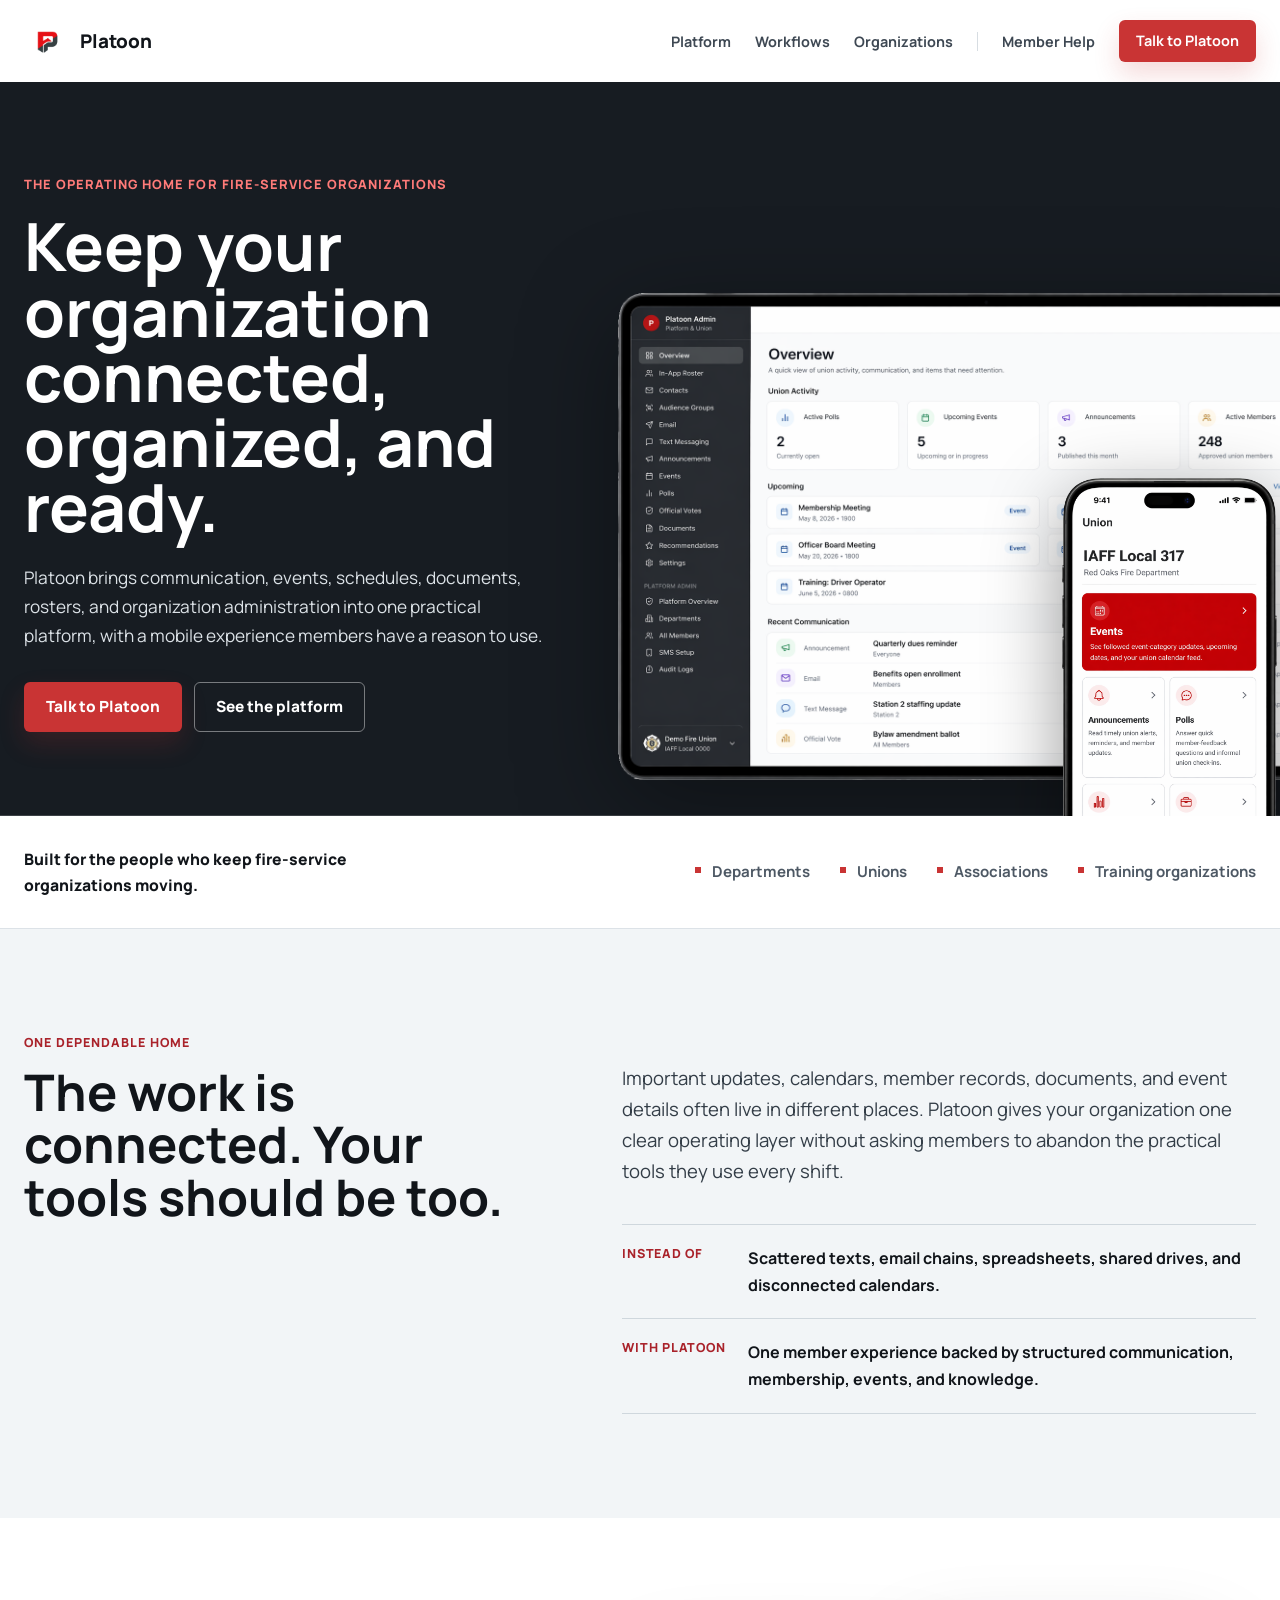
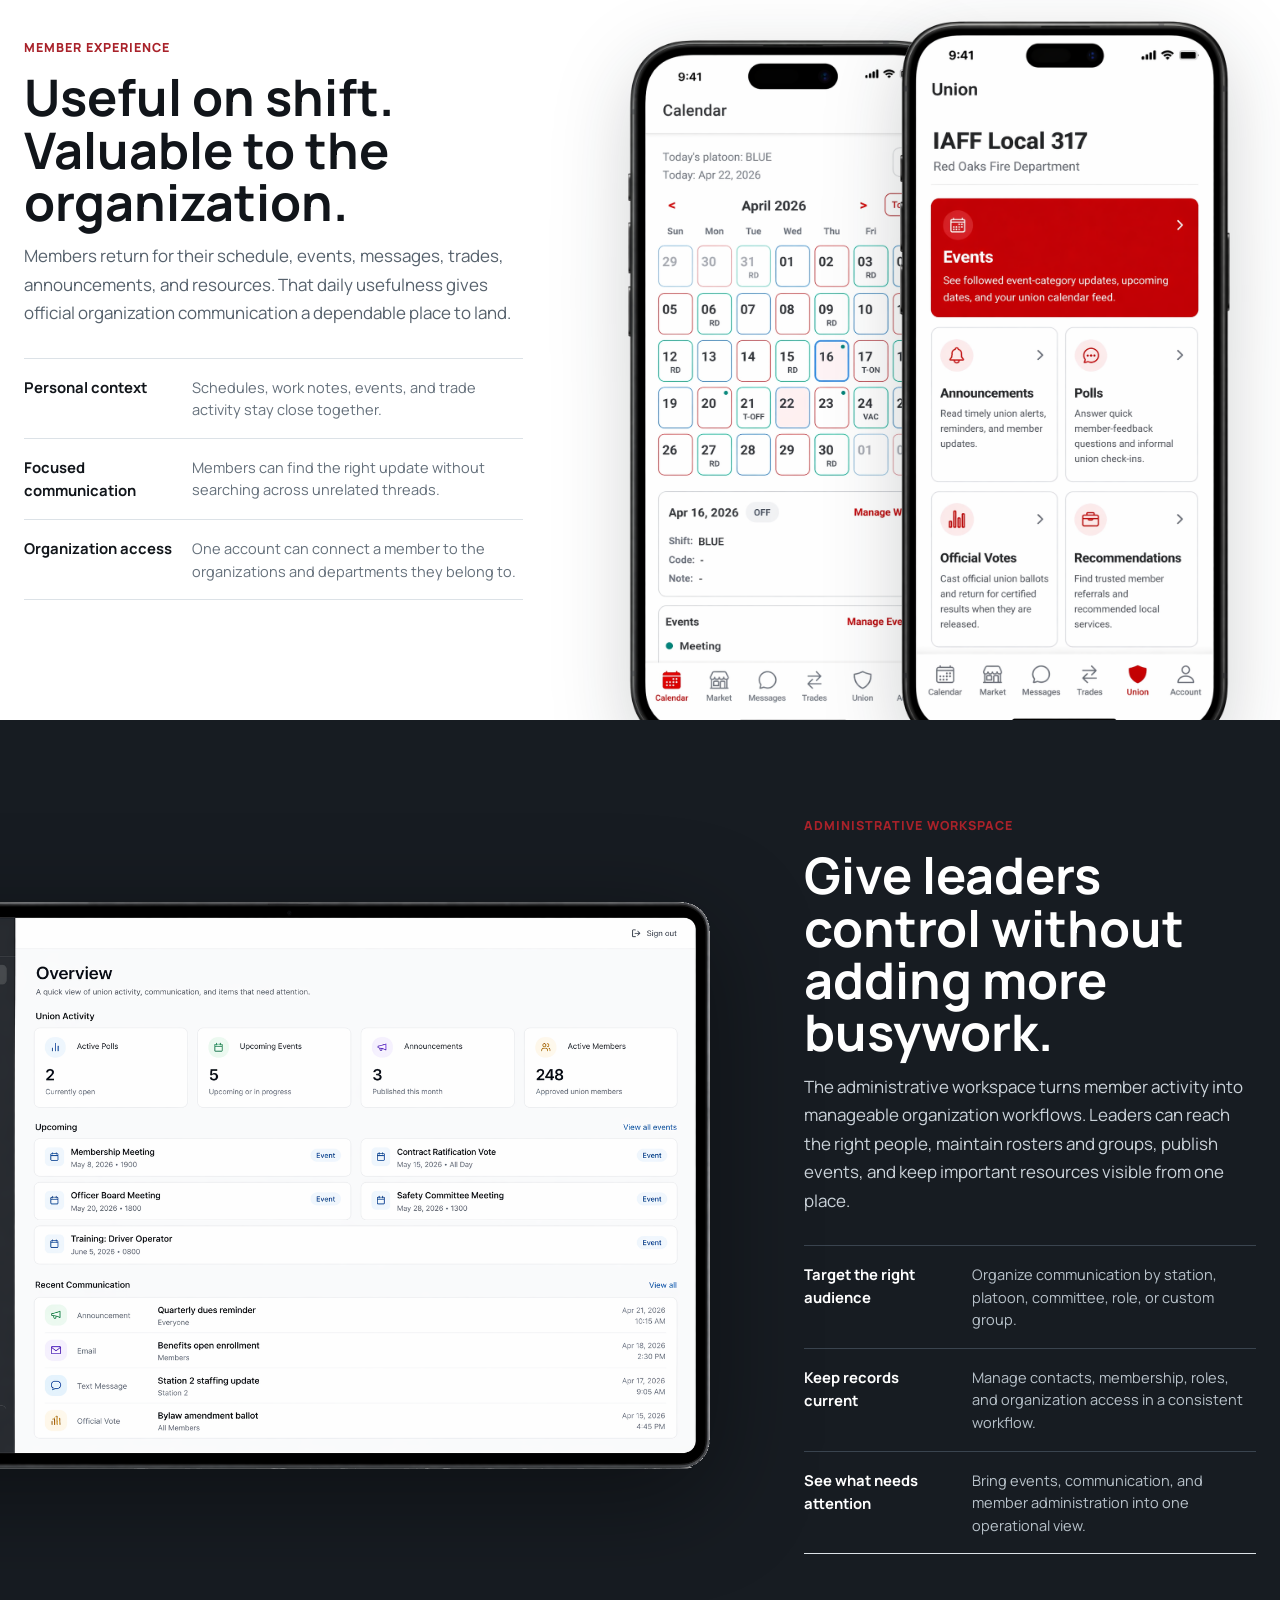
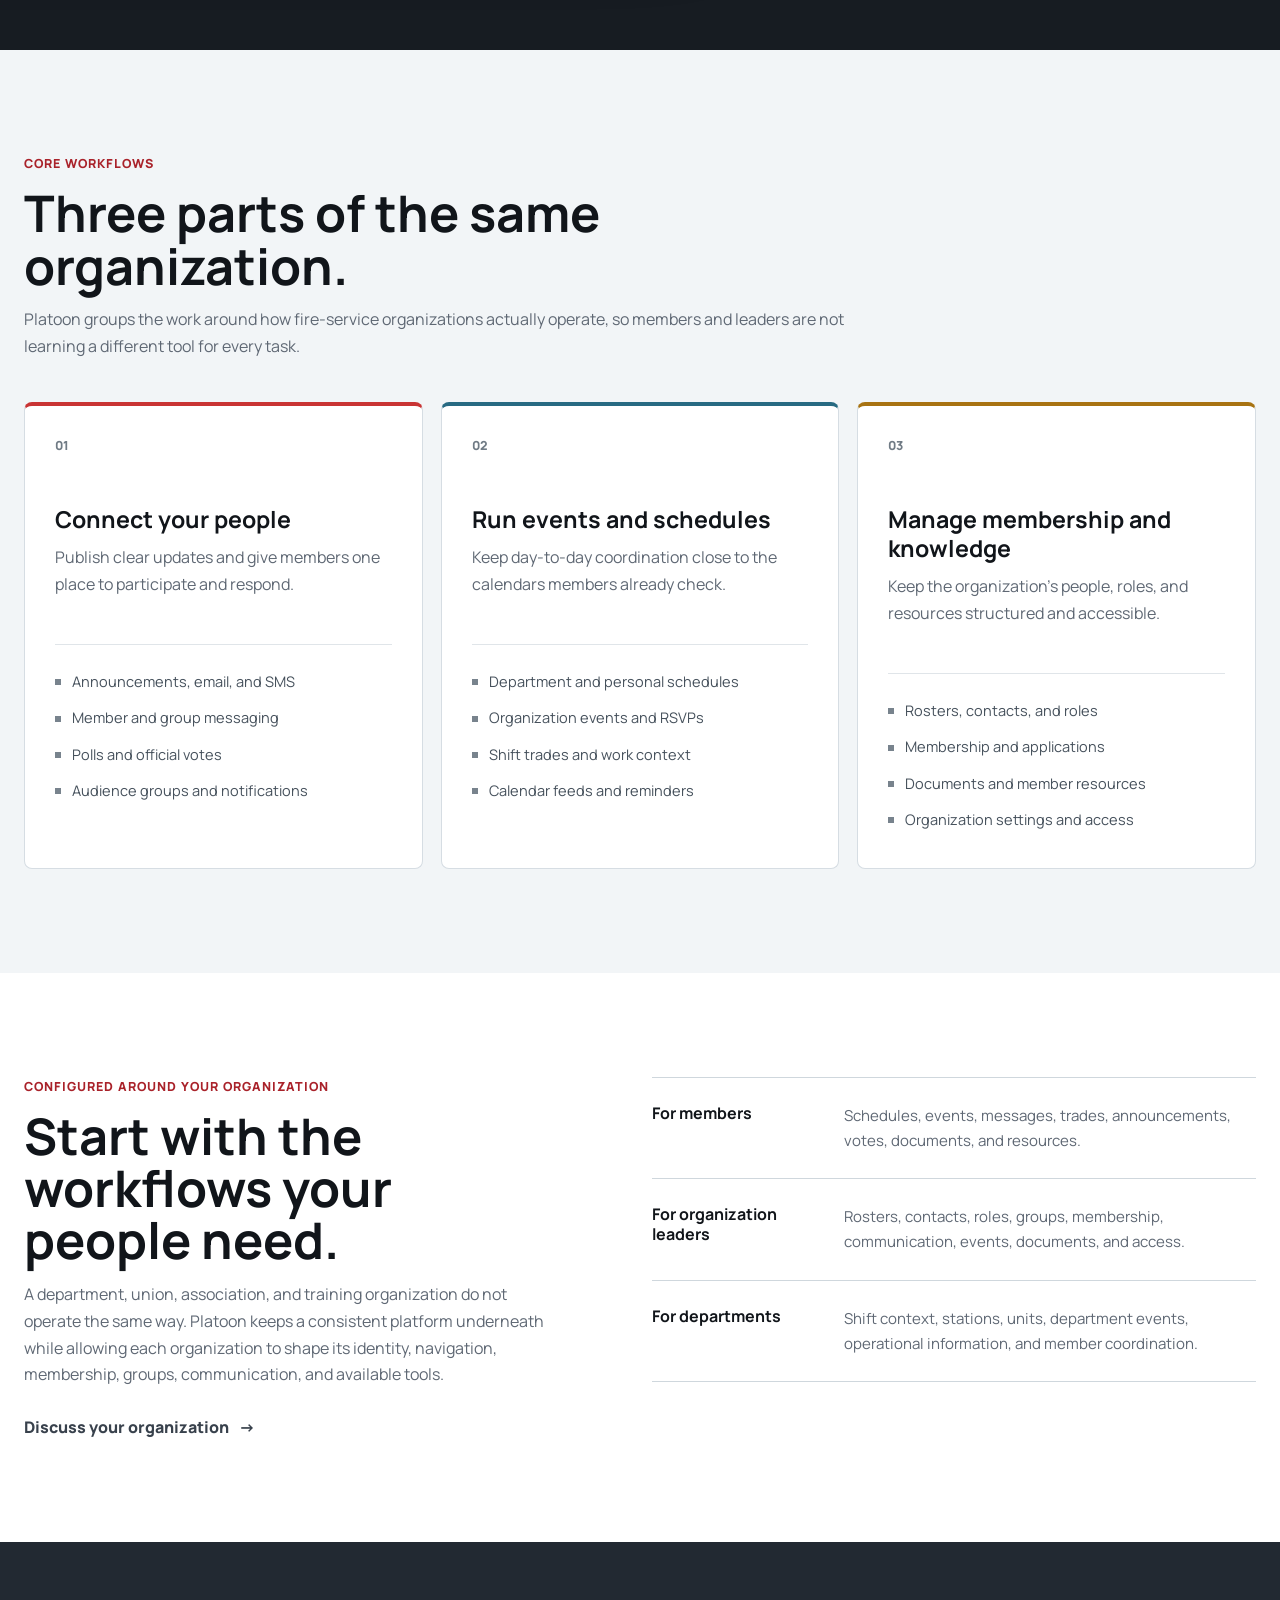
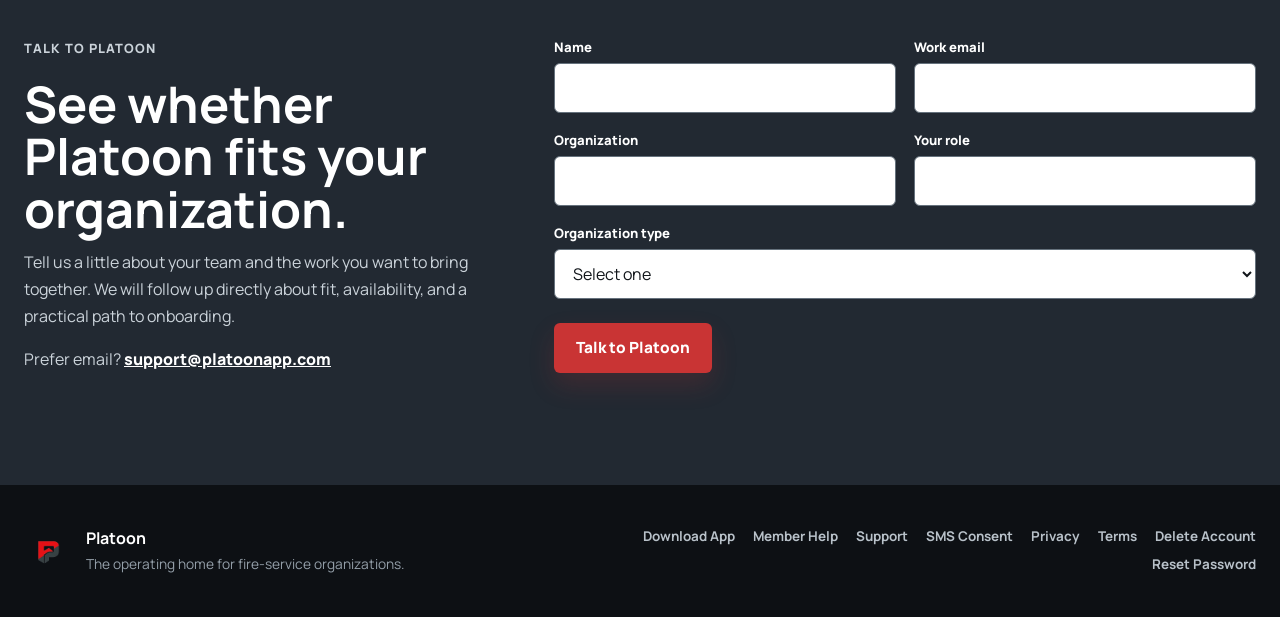
==== commit 44379403: "Fix hero copy and product spacing Co-authored-by: Jake Hinsenkamp <jakehinsy@gmail.com> Signed-off-b" ====
--- a/index.html
+++ b/index.html
@@ -20,7 +20,7 @@
     href="https://fonts.googleapis.com/css2?family=Manrope:wght@400;500;600;700;800&amp;display=swap"
     rel="stylesheet"
   >
-  <link rel="stylesheet" href="styles.css">
+  <link rel="stylesheet" href="styles.css?v=20260812b">
   <link rel="icon" type="image/png" href="/assets/images/favicon.png">
 </head>
 <body class="marketing-page">
--- a/styles.css
+++ b/styles.css
@@ -1612,7 +1612,7 @@
 .marketing-hero__copy {
   position: relative;
   z-index: 3;
-  width: min(55%, 670px);
+  width: min(46%, 560px);
   padding: 92px 0 84px;
 }
 
@@ -1634,7 +1634,7 @@
 }
 
 .marketing-hero__lede {
-  max-width: 61ch;
+  max-width: 48ch;
   margin-bottom: 32px;
   color: #dce2e7;
   font-size: 1.08rem;
@@ -2256,12 +2256,29 @@
   }
 
   .marketing-hero__copy {
-    width: min(64%, 580px);
+    width: 100%;
+    padding: 52px 0 0;
   }
 
   .marketing-hero__product {
-    right: -190px;
-    width: 78vw;
+    position: relative;
+    right: auto;
+    bottom: auto;
+    width: 100%;
+    height: 360px;
+    margin-top: 24px;
+  }
+
+  .marketing-hero__dashboard {
+    right: -20px;
+    bottom: 14px;
+    width: 92%;
+  }
+
+  .marketing-hero__phone {
+    right: 30px;
+    bottom: 0;
+    width: 125px;
   }
 
   .organization-home__grid,
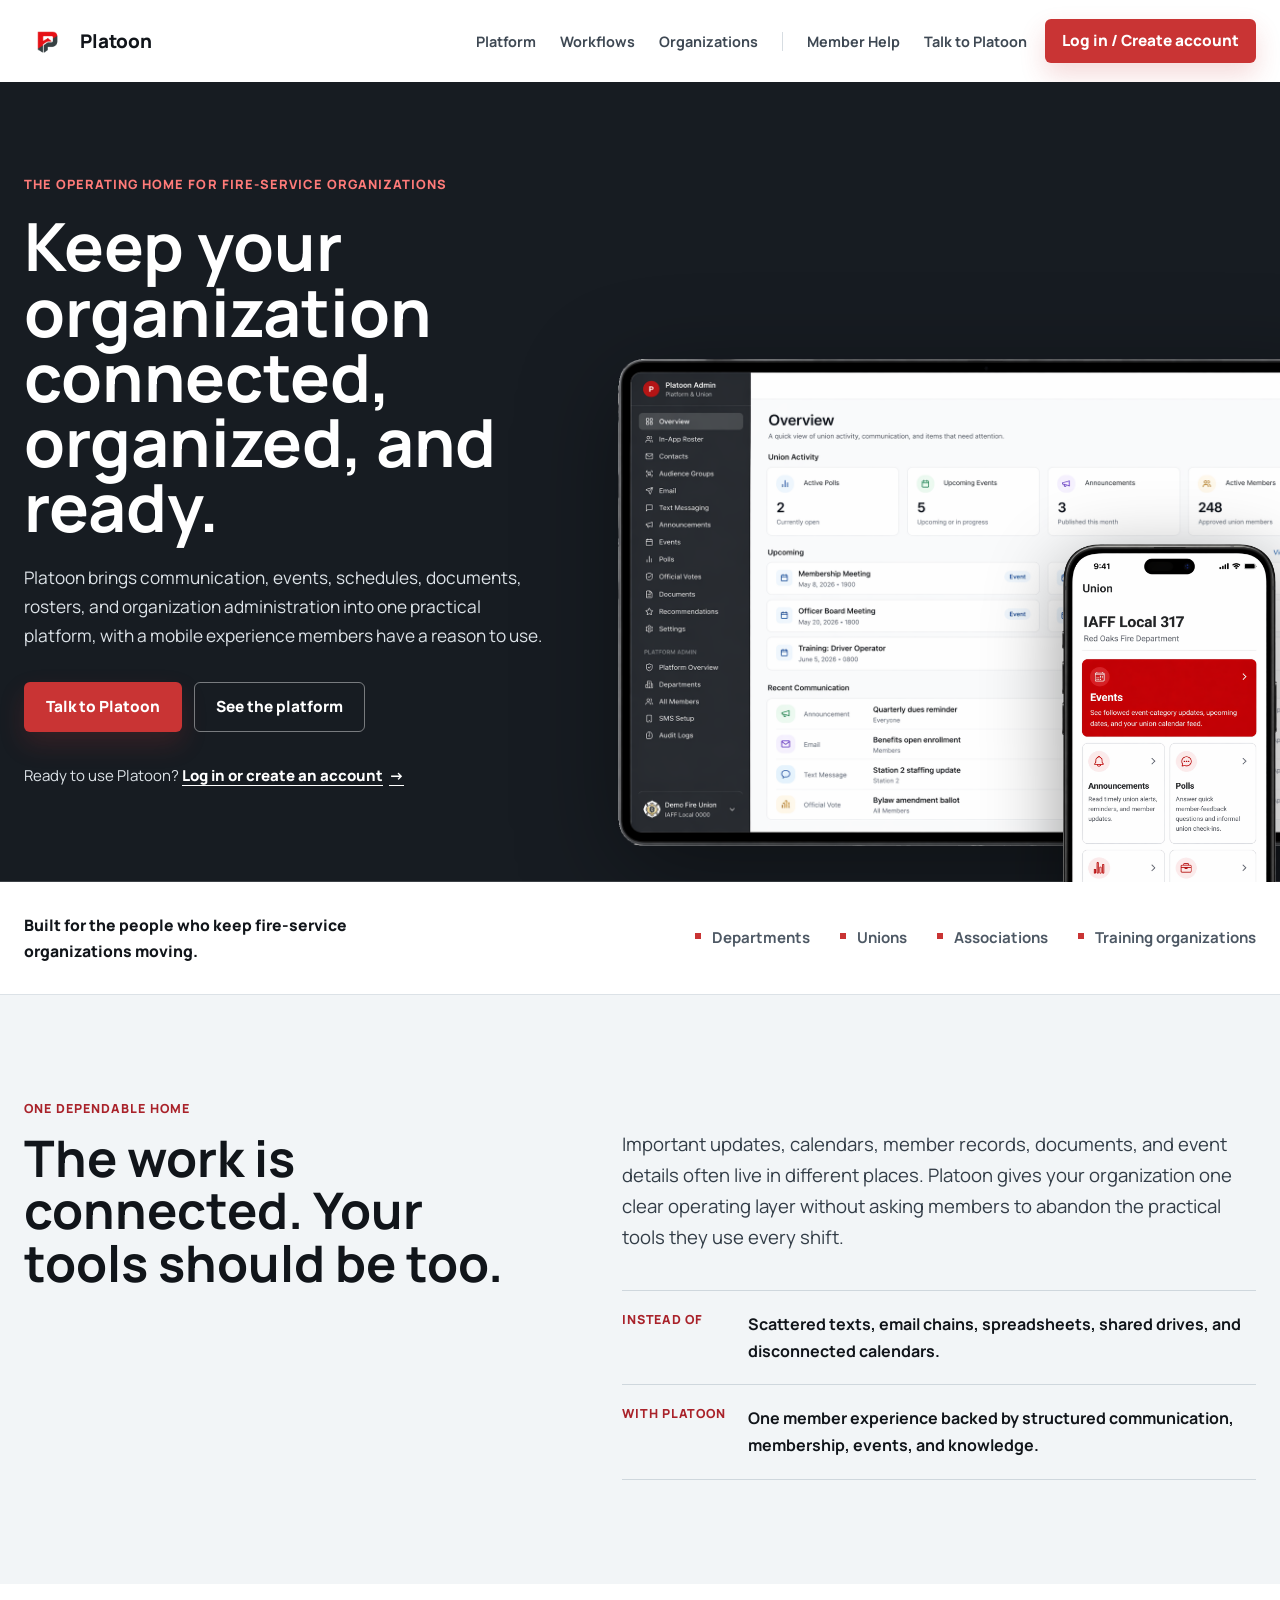
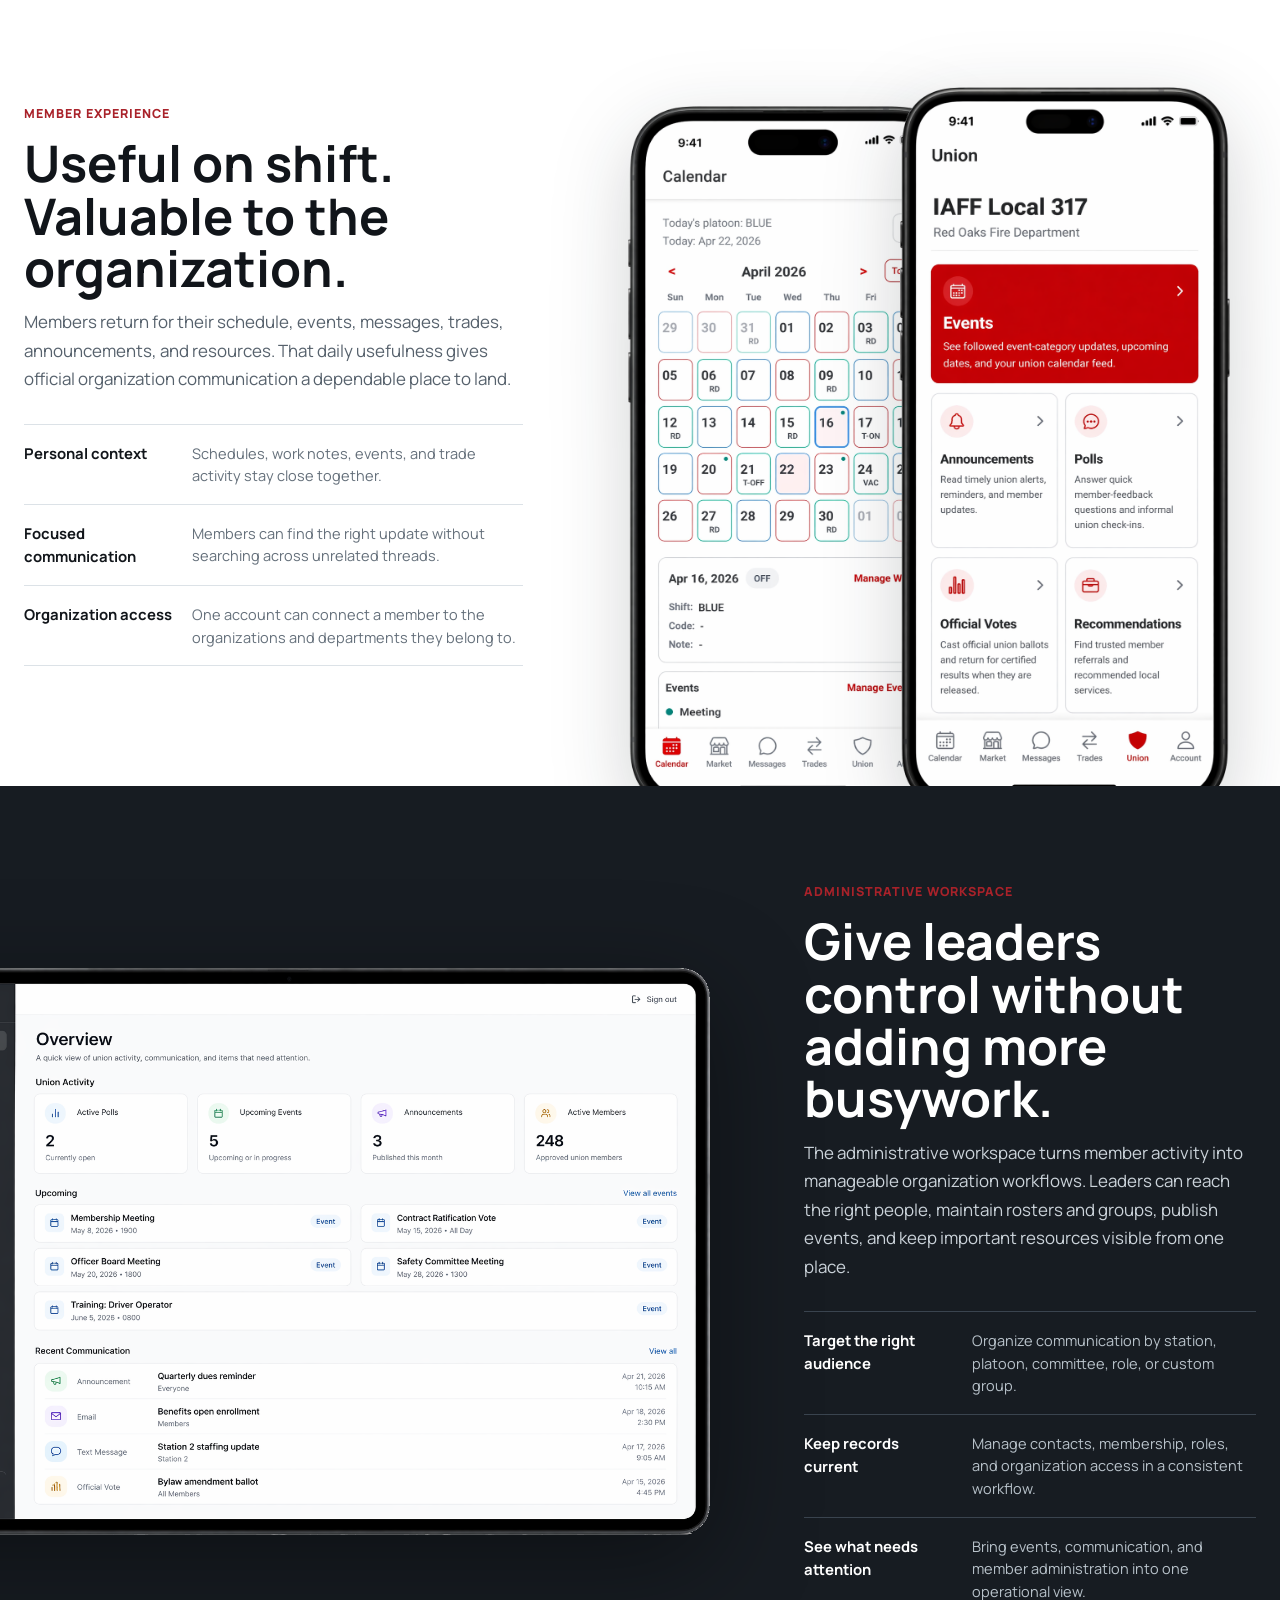
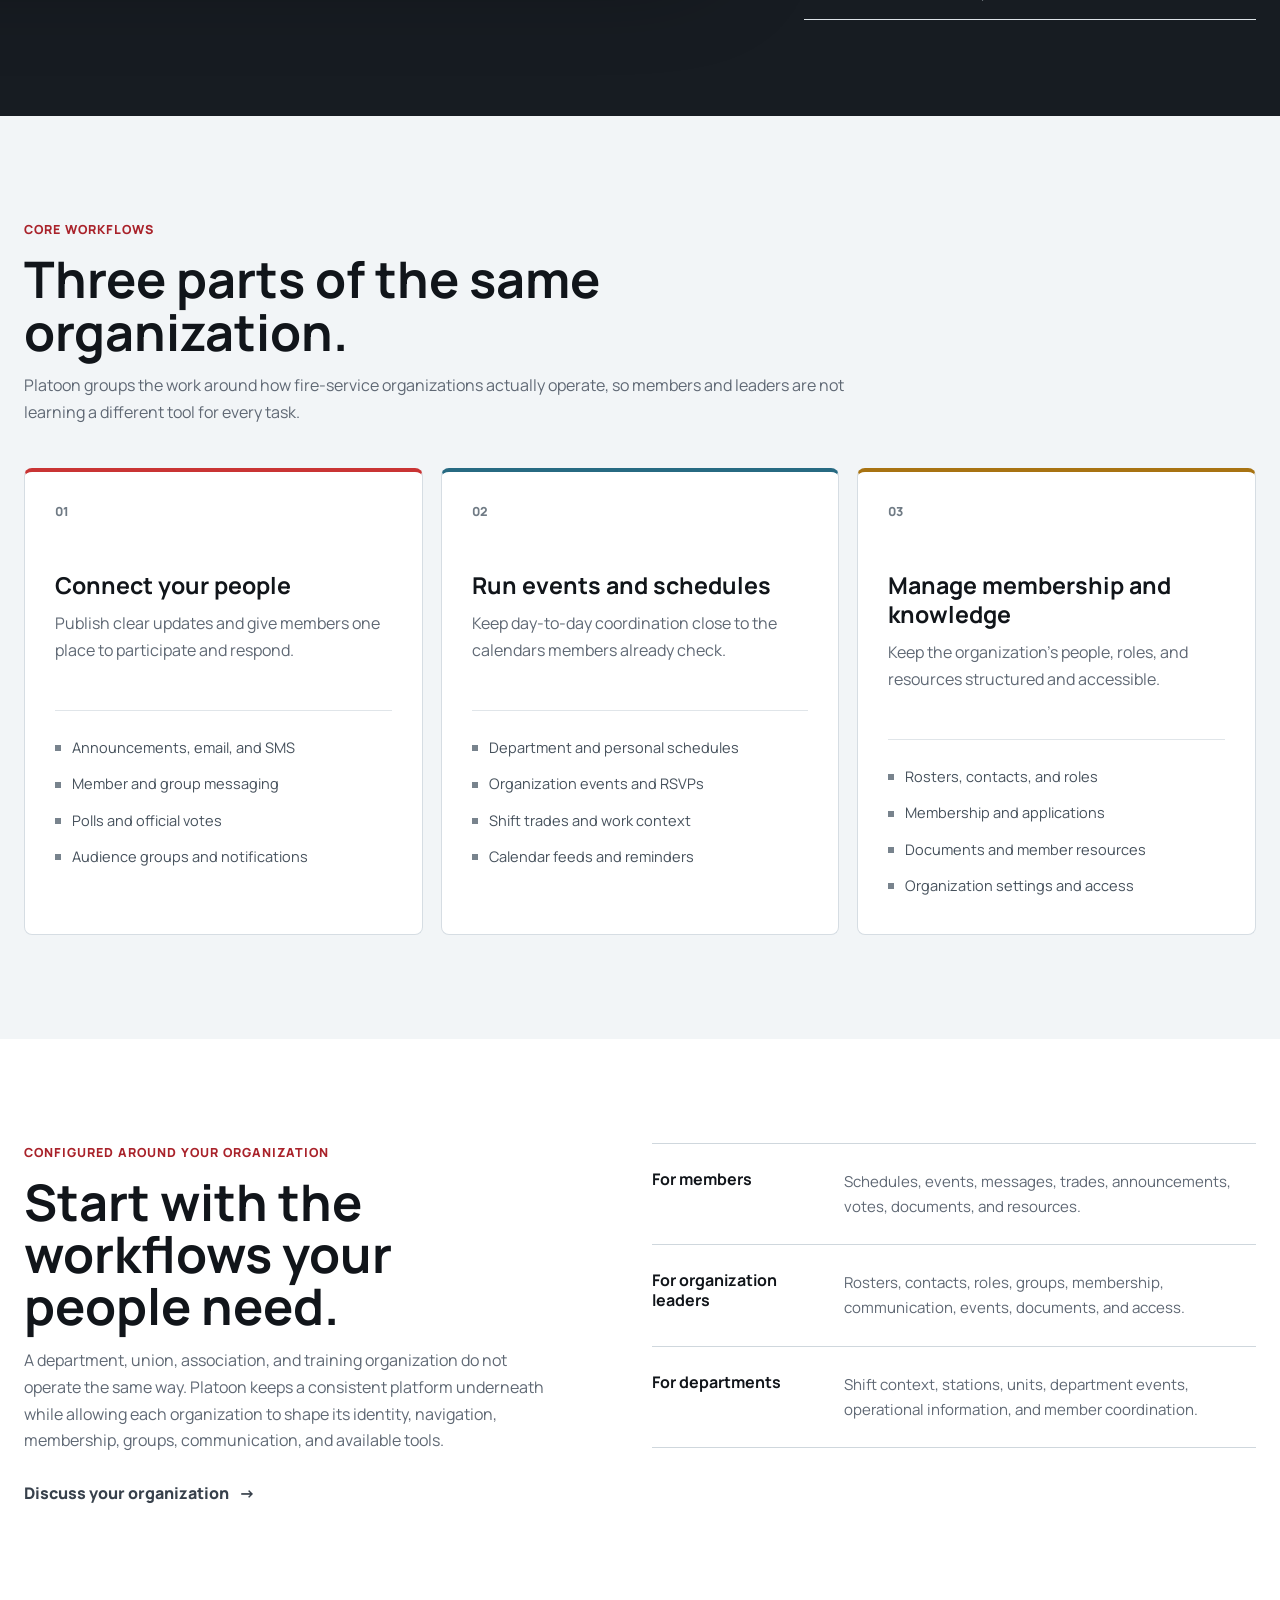
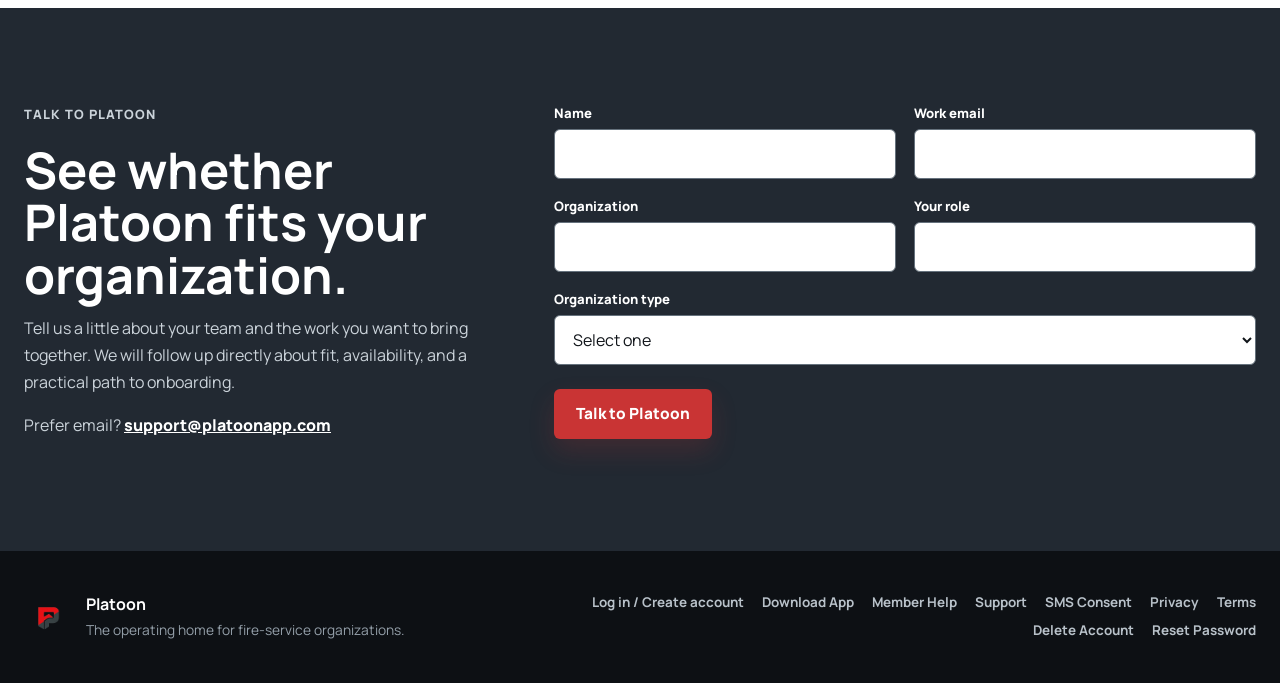
==== commit d4eeb55c: "Add prominent login and account creation links" ====
--- a/index.html
+++ b/index.html
@@ -20,7 +20,7 @@
     href="https://fonts.googleapis.com/css2?family=Manrope:wght@400;500;600;700;800&amp;display=swap"
     rel="stylesheet"
   >
-  <link rel="stylesheet" href="styles.css?v=20260812b">
+  <link rel="stylesheet" href="styles.css?v=20261010">
   <link rel="icon" type="image/png" href="/assets/images/favicon.png">
 </head>
 <body class="marketing-page">
@@ -42,8 +42,10 @@
         <a href="#workflows">Workflows</a>
         <a href="#organizations">Organizations</a>
         <a class="marketing-nav__utility" href="/help/">Member Help</a>
-        <a class="button button--primary marketing-nav__cta" href="#contact">Talk to Platoon</a>
+        <a href="#contact">Talk to Platoon</a>
       </nav>
+
+      <a class="button button--primary marketing-app-entry" href="https://app.platoonapp.com">Log in / Create account</a>
 
       <details class="mobile-nav">
         <summary title="Open navigation">
@@ -57,6 +59,7 @@
           <a href="/help/">Member Help</a>
           <a href="/download/">Download App</a>
           <a href="#contact">Talk to Platoon</a>
+          <a href="https://app.platoonapp.com">Log in / Create account</a>
         </nav>
       </details>
     </header>
@@ -75,6 +78,10 @@
               <a class="button button--primary button--large" href="#contact">Talk to Platoon</a>
               <a class="button button--on-dark button--large" href="#platform">See the platform</a>
             </div>
+            <p class="marketing-hero__app-entry">
+              Ready to use Platoon?
+              <a href="https://app.platoonapp.com">Log in or create an account <span aria-hidden="true">&rarr;</span></a>
+            </p>
           </div>
 
           <figure class="marketing-hero__product" aria-label="Platoon member app and administrative workspace">
@@ -352,6 +359,7 @@
           </div>
         </div>
         <nav aria-label="Footer navigation">
+          <a href="https://app.platoonapp.com">Log in / Create account</a>
           <a href="/download/">Download App</a>
           <a href="/help/">Member Help</a>
           <a href="/support/">Support</a>
--- a/styles.css
+++ b/styles.css
@@ -1493,6 +1493,7 @@
 }
 
 .marketing-header .brand-link {
+  flex-shrink: 0;
   gap: 10px;
   color: var(--marketing-ink);
 }
@@ -1507,6 +1508,7 @@
 }
 
 .marketing-nav {
+  margin-left: auto;
   align-items: center;
   gap: 8px 24px;
 }
@@ -1521,19 +1523,17 @@
   border-left: 1px solid #d7dde2;
 }
 
-.marketing-nav .marketing-nav__cta {
-  min-height: 42px;
+.marketing-app-entry {
+  flex-shrink: 0;
+  width: auto;
+  min-height: 44px;
   padding: 0 16px;
-  color: #ffffff;
-}
-
-.marketing-nav .marketing-nav__cta:hover,
-.marketing-nav .marketing-nav__cta:focus-visible {
-  color: #ffffff;
+  white-space: nowrap;
 }
 
 .mobile-nav {
   display: none;
+  flex-shrink: 0;
   position: relative;
 }
 
@@ -1646,6 +1646,28 @@
   gap: 12px;
 }
 
+.marketing-hero__app-entry {
+  margin: 22px 0 0;
+  color: #dce2e7;
+  font-size: 0.94rem;
+}
+
+.marketing-hero__app-entry a {
+  display: inline-flex;
+  gap: 6px;
+  align-items: center;
+  min-height: 44px;
+  color: #ffffff;
+  font-weight: 800;
+  text-underline-offset: 4px;
+}
+
+.marketing-app-entry:focus-visible,
+.marketing-hero__app-entry a:focus-visible {
+  outline: 3px solid #ff9997;
+  outline-offset: 3px;
+}
+
 .button--large {
   min-height: 50px;
   padding: 0 21px;
@@ -2255,6 +2277,10 @@
     display: block;
   }
 
+  .marketing-app-entry {
+    margin-left: auto;
+  }
+
   .marketing-hero__copy {
     width: 100%;
     padding: 52px 0 0;
@@ -2359,6 +2385,16 @@
     flex-direction: row;
     align-items: center;
     padding: 10px 0;
+    gap: 10px;
+  }
+
+  .marketing-header .marketing-brand-name {
+    display: none;
+  }
+
+  .marketing-app-entry {
+    padding: 0 12px;
+    font-size: 0.8rem;
   }
 
   .marketing-header .brand-lockup__logo {
